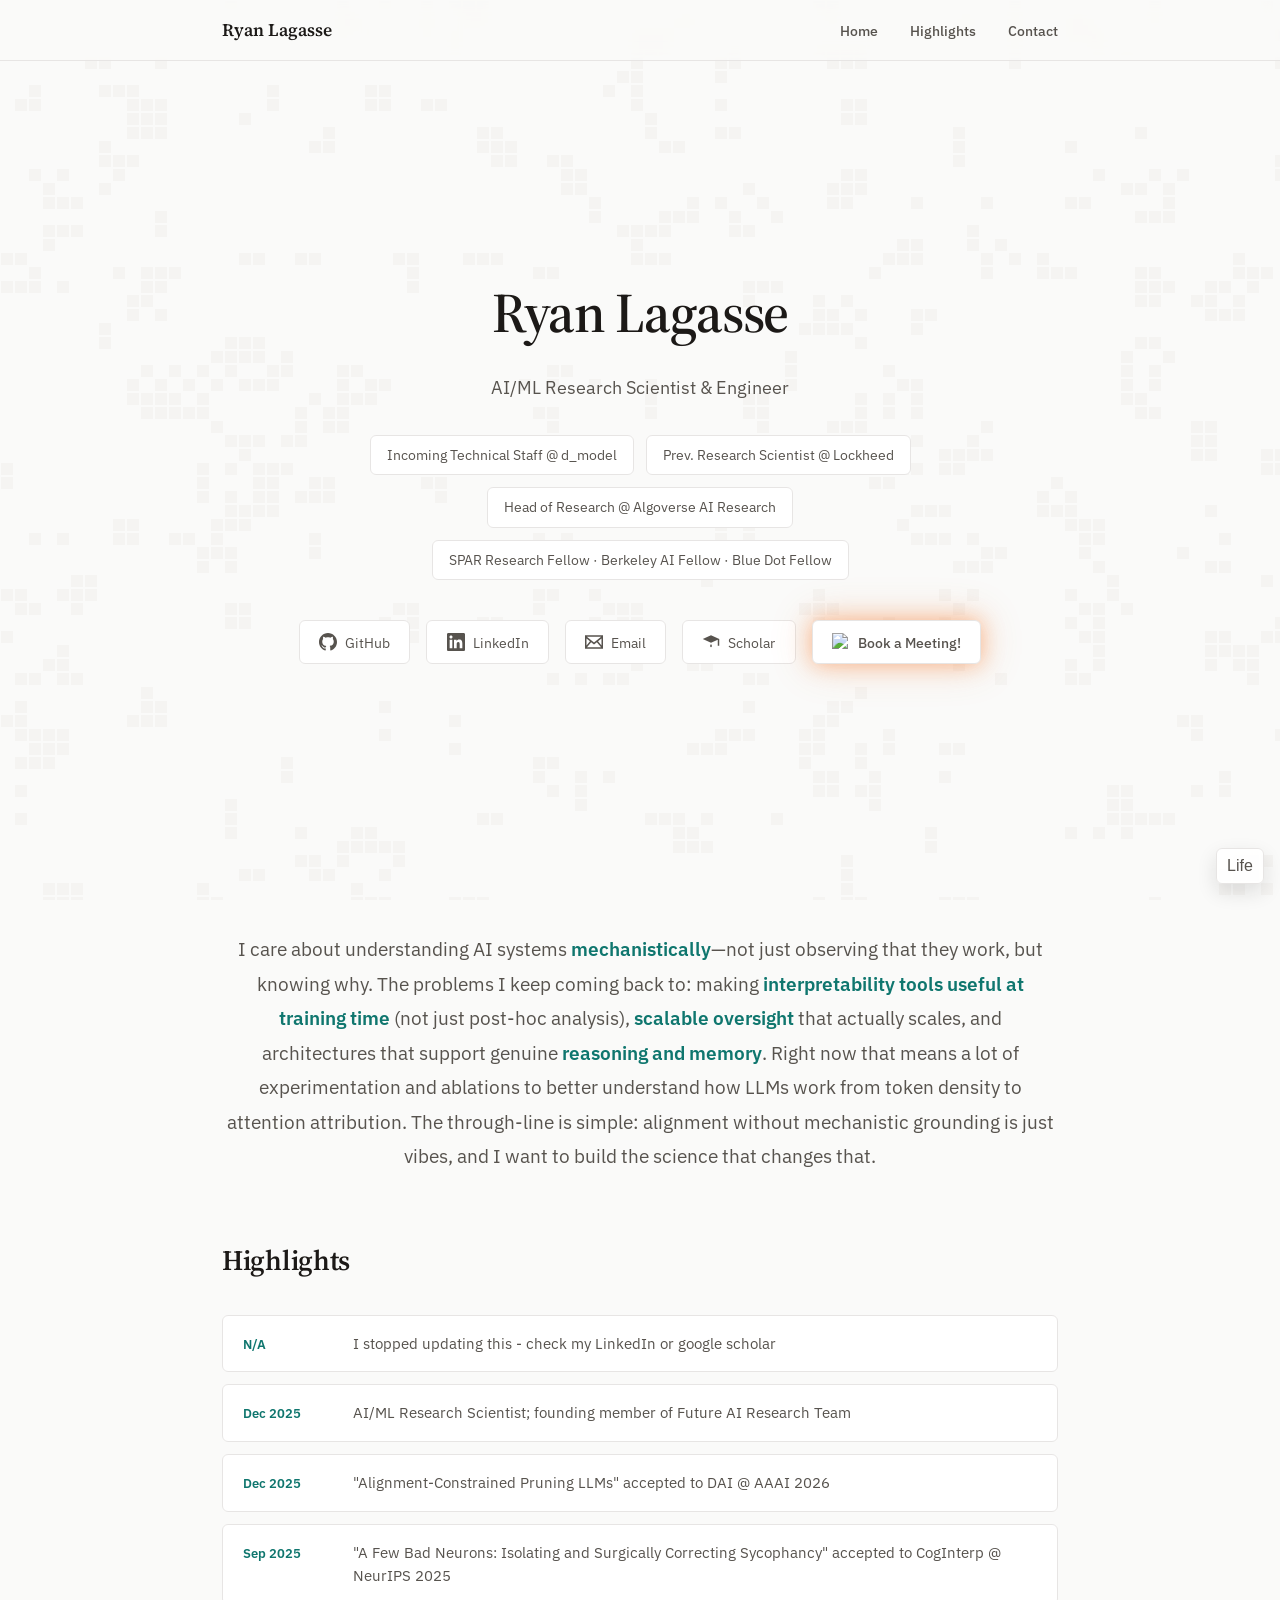
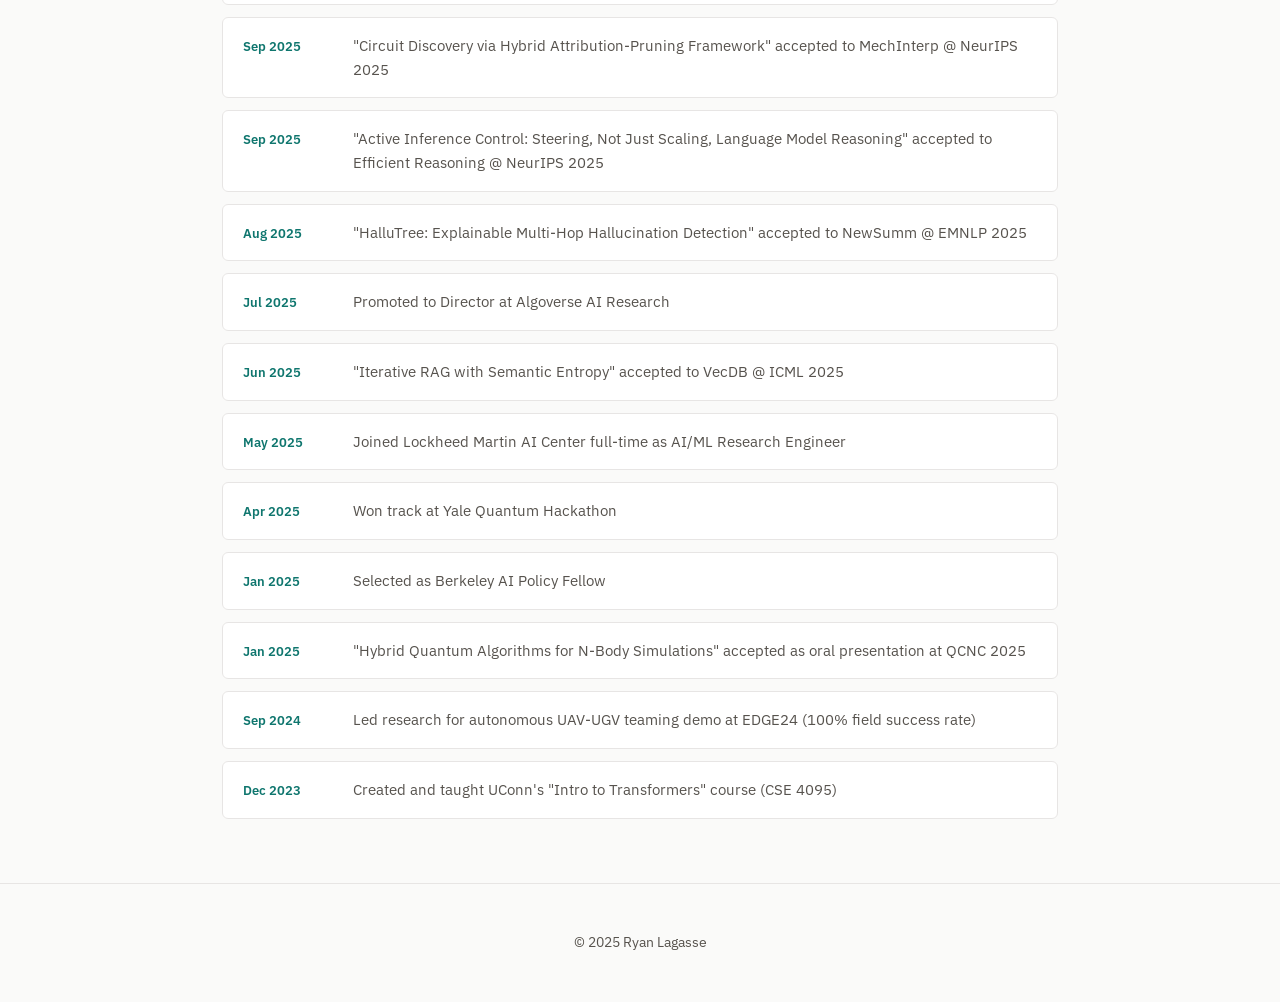
==== index.html @ 6b26ad7a "lower life background opacity to 3% Co-Authored-By: Claude Opus 5 <noreply@anthropic.com>" ====
<!DOCTYPE html>
<html lang="en">
<head>
    <meta charset="UTF-8">
    <meta name="viewport" content="width=device-width, initial-scale=1.0">
    <title>Ryan Lagasse</title>
    <link rel="preconnect" href="https://fonts.googleapis.com">
    <link rel="preconnect" href="https://fonts.gstatic.com" crossorigin>
    <link href="https://fonts.googleapis.com/css2?family=Source+Serif+4:opsz,wght@8..60,400;8..60,600&family=IBM+Plex+Sans:wght@400;500;600&display=swap" rel="stylesheet">
    <style>
        * {
            margin: 0;
            padding: 0;
            box-sizing: border-box;
        }

        :root {
            --bg: #fafaf9;
            --bg-alt: #ffffff;
            --text: #1c1917;
            --text-secondary: #57534e;
            --accent: #0f766e;
            --accent-light: #f0fdfa;
            --border: #e7e5e4;
            --border-hover: #a8a29e;
        }

        body {
            font-family: 'IBM Plex Sans', -apple-system, BlinkMacSystemFont, sans-serif;
            background: var(--bg);
            color: var(--text);
            line-height: 1.6;
            font-size: 16px;
            position: relative;
        }

        html {
            scroll-behavior: smooth;
        }

        #life-background {
            position: fixed;
            inset: 0;
            width: 100%;
            height: 100%;
            z-index: 0;
            pointer-events: none;
            opacity: 0.03;
        }

        .life-controls {
            position: fixed;
            right: 1rem;
            bottom: 3.75rem;
            width: min(280px, calc(100vw - 2rem));
            padding: 1rem;
            border: 1px solid var(--border);
            border-radius: 8px;
            background: rgba(255, 255, 255, 0.88);
            backdrop-filter: blur(10px);
            box-shadow: 0 12px 30px rgba(28, 25, 23, 0.12);
            z-index: 1001;
            color: var(--text);
            font-size: 0.85rem;
        }

        .life-controls h2 {
            font-family: 'Source Serif 4', Georgia, serif;
            font-size: 1rem;
            margin-bottom: 0.75rem;
            font-weight: 600;
        }

        .life-control {
            display: grid;
            gap: 0.35rem;
            margin-bottom: 0.75rem;
        }

        .life-control label {
            display: flex;
            justify-content: space-between;
            gap: 1rem;
            color: var(--text-secondary);
        }

        .life-control input {
            width: 100%;
            accent-color: var(--accent);
        }

        .life-control input[type="color"] {
            height: 2rem;
            padding: 0;
            border: 1px solid var(--border);
            border-radius: 6px;
            background: transparent;
        }

        .life-control-actions {
            display: flex;
            gap: 0.5rem;
        }

        .life-control-actions button {
            flex: 1;
            border: 1px solid var(--border);
            border-radius: 6px;
            padding: 0.45rem 0.7rem;
            background: var(--bg-alt);
            color: var(--text-secondary);
            font: inherit;
            cursor: pointer;
            transition: border-color 0.2s ease, color 0.2s ease;
        }

        .life-control-actions button:hover {
            border-color: var(--accent);
            color: var(--accent);
        }

        .life-toggle {
            position: fixed;
            right: 1rem;
            bottom: 1rem;
            width: 3rem;
            height: 2.25rem;
            border: 1px solid var(--border);
            border-radius: 6px;
            background: rgba(255, 255, 255, 0.88);
            backdrop-filter: blur(10px);
            box-shadow: 0 8px 20px rgba(28, 25, 23, 0.12);
            color: var(--text-secondary);
            cursor: pointer;
            font-size: 1rem;
            line-height: 1;
            z-index: 1001;
            transition: border-color 0.2s ease, color 0.2s ease;
        }

        .life-toggle:hover {
            border-color: var(--accent);
            color: var(--accent);
        }

        section,
        footer {
            position: relative;
            z-index: 1;
        }

        /* Navigation */
        nav {
            position: fixed;
            top: 0;
            width: 100%;
            background: rgba(250, 250, 249, 0.9);
            backdrop-filter: blur(8px);
            border-bottom: 1px solid var(--border);
            z-index: 1000;
        }

        .nav-container {
            max-width: 900px;
            margin: 0 auto;
            padding: 1rem 2rem;
            display: flex;
            justify-content: space-between;
            align-items: center;
        }

        .nav-brand {
            font-family: 'Source Serif 4', Georgia, serif;
            font-weight: 600;
            font-size: 1.1rem;
            color: var(--text);
        }

        .nav-links {
            display: flex;
            gap: 2rem;
        }

        .nav-links a {
            color: var(--text-secondary);
            text-decoration: none;
            font-size: 0.9rem;
            font-weight: 500;
            transition: color 0.2s ease;
        }

        .nav-links a:hover {
            color: var(--accent);
        }

        /* Hero Section */
        .hero {
            min-height: 100vh;
            display: flex;
            align-items: center;
            justify-content: center;
            padding: 6rem 2rem 4rem;
        }

        .hero-content {
            max-width: 700px;
            text-align: center;
        }

        .hero h1 {
            font-family: 'Source Serif 4', Georgia, serif;
            font-size: clamp(2.5rem, 6vw, 3.5rem);
            font-weight: 600;
            margin-bottom: 1rem;
            color: var(--text);
            letter-spacing: -0.02em;
        }

        .hero .tagline {
            font-size: 1.15rem;
            color: var(--text-secondary);
            margin-bottom: 2rem;
        }

        .positions {
            display: flex;
            flex-wrap: wrap;
            gap: 0.75rem;
            justify-content: center;
            margin-bottom: 2.5rem;
        }

        .position-badge {
            background: var(--bg-alt);
            border: 1px solid var(--border);
            padding: 0.5rem 1rem;
            border-radius: 6px;
            font-size: 0.875rem;
            color: var(--text-secondary);
        }

        /* Social Links */
        .social-links {
            display: flex;
            gap: 1rem;
            justify-content: center;
            flex-wrap: wrap;
        }

        .social-links a {
            display: flex;
            align-items: center;
            gap: 0.5rem;
            color: var(--text-secondary);
            text-decoration: none;
            padding: 0.6rem 1.2rem;
            border: 1px solid var(--border);
            border-radius: 6px;
            transition: all 0.2s ease;
            background: var(--bg-alt);
            font-size: 0.9rem;
        }

        .social-links a:hover {
            color: var(--accent);
            border-color: var(--accent);
        }

        /* Calendly Callout */
        .calendly-wrapper {
            position: relative;
            display: flex;
            flex-direction: column;
            align-items: center;
            margin-top: 1.5rem;
        }

        .calendly-callout {
            position: absolute;
            top: -85px;
            left: 50%;
            transform: translateX(-50%);
            display: flex;
            flex-direction: column;
            align-items: center;
            white-space: nowrap;
        }

        .callout-text {
            font-family: 'IBM Plex Sans', sans-serif;
            font-size: 1.1rem;
            color: #E07A3C;
            font-weight: 600;
            letter-spacing: 0.01em;
        }

        .squiggle-arrow {
            width: 120px;
            height: 45px;
            margin-top: 2px;
        }

        .calendly-btn {
            display: flex;
            align-items: center;
            gap: 0.5rem;
            color: white;
            text-decoration: none;
            padding: 0.6rem 1.2rem;
            border: 2px solid #E07A3C;
            border-radius: 6px;
            transition: all 0.3s ease;
            background: linear-gradient(135deg, #FF8C42 0%, #E07A3C 100%);
            font-size: 0.9rem;
            font-weight: 500;
            box-shadow: 0 0 20px rgba(255, 140, 66, 0.5), 0 0 40px rgba(224, 122, 60, 0.3);
        }

        .calendly-btn:hover {
            background: linear-gradient(135deg, #FF9D56 0%, #F08A4C 100%);
            box-shadow: 0 0 30px rgba(255, 140, 66, 0.8), 0 0 60px rgba(224, 122, 60, 0.5);
        }

        /* Sections */
        section {
            padding: 4rem 2rem;
            max-width: 900px;
            margin: 0 auto;
        }

        .section-title {
            font-family: 'Source Serif 4', Georgia, serif;
            font-size: 1.75rem;
            font-weight: 600;
            margin-bottom: 2rem;
            color: var(--text);
            letter-spacing: -0.01em;
        }

        /* Research Focus */
        .focus-section {
            padding: 2rem 2rem 0;
            max-width: 900px;
            margin: 0 auto;
        }

        .focus-text {
            font-size: 1.2rem;
            line-height: 1.8;
            color: var(--text-secondary);
            text-align: center;
        }

        .focus-text strong {
            color: var(--accent);
            font-weight: 600;
        }

        /* Highlights */
        .highlights-grid {
            display: grid;
            gap: 0.75rem;
        }

        .highlight-item {
            background: var(--bg-alt);
            border: 1px solid var(--border);
            border-radius: 6px;
            padding: 1rem 1.25rem;
            display: flex;
            align-items: baseline;
            gap: 1.25rem;
            transition: border-color 0.2s ease;
        }

        .highlight-item:hover {
            border-color: var(--border-hover);
        }

        .highlight-date {
            color: var(--accent);
            font-weight: 600;
            font-size: 0.8rem;
            min-width: 90px;
            flex-shrink: 0;
        }

        .highlight-content {
            color: var(--text-secondary);
            font-size: 0.925rem;
        }

        /* Footer */
        footer {
            text-align: center;
            padding: 3rem 2rem;
            border-top: 1px solid var(--border);
            color: var(--text-secondary);
            font-size: 0.85rem;
            background: rgba(250, 250, 249, 0.72);
            backdrop-filter: blur(2px);
        }

        /* Responsive */
        @media (max-width: 640px) {
            .nav-links {
                display: none;
            }
            
            .positions {
                flex-direction: column;
                align-items: center;
            }
            
            .social-links {
                flex-direction: column;
                width: 100%;
                max-width: 280px;
                margin: 0 auto;
            }

            .highlight-item {
                flex-direction: column;
                gap: 0.25rem;
            }

            .highlight-date {
                min-width: auto;
            }

            .calendly-callout {
                display: none;
            }

            .life-controls {
                right: 0.75rem;
                bottom: 3.5rem;
            }

            .life-toggle {
                right: 0.75rem;
                bottom: 0.75rem;
            }
        }
    </style>
</head>
<body>
    <canvas id="life-background" aria-hidden="true"></canvas>
    <button class="life-toggle" id="life-toggle" type="button" aria-controls="life-controls" aria-expanded="false" title="Toggle Life controls">Life</button>
    <!-- Remove hidden to bring the tuning panel back. -->
    <aside class="life-controls" id="life-controls" aria-label="Game of Life background controls" hidden>
        <h2>Life Background</h2>
        <div class="life-control">
            <label for="life-color">Color <span id="life-color-value">#564130</span></label>
            <input id="life-color" type="color" value="#564130">
        </div>
        <div class="life-control">
            <label for="life-opacity">Transparency <span id="life-opacity-value">3%</span></label>
            <input id="life-opacity" type="range" min="0" max="100" value="3">
        </div>
        <div class="life-control">
            <label for="life-cell-size">Cell Size <span id="life-cell-size-value">14px</span></label>
            <input id="life-cell-size" type="range" min="6" max="32" value="14">
        </div>
        <div class="life-control">
            <label for="life-speed">Speed <span id="life-speed-value">110ms</span></label>
            <input id="life-speed" type="range" min="40" max="1000" step="10" value="110">
        </div>
        <div class="life-control">
            <label for="life-density">Density <span id="life-density-value">15%</span></label>
            <input id="life-density" type="range" min="5" max="45" value="15">
        </div>
        <div class="life-control-actions">
            <button id="life-reset" type="button">Reset</button>
            <button id="life-hide-controls" type="button">Hide</button>
        </div>
    </aside>

    <!-- Navigation -->
    <nav>
        <div class="nav-container">
            <div class="nav-brand">Ryan Lagasse</div>
            <div class="nav-links">
                <a href="#home">Home</a>
                <a href="#highlights">Highlights</a>
                <a href="#contact">Contact</a>
            </div>
        </div>
    </nav>

    <!-- Hero Section -->
    <section id="home" class="hero">
        <div class="hero-content">
            <h1>Ryan Lagasse</h1>
            <p class="tagline">AI/ML Research Scientist & Engineer</p>
            <div class="positions">
                <div class="position-badge">Incoming Technical Staff @ d_model</div>
                <div class="position-badge"> Prev. Research Scientist @ Lockheed</div>
                <div class="position-badge">Head of Research @ Algoverse AI Research</div>
                <div class="position-badge">SPAR Research Fellow · Berkeley AI Fellow · Blue Dot Fellow</div>
            </div>
            <div class="social-links">
                <a href="https://github.com/RyanLagasse" target="_blank">
                    <svg width="18" height="18" fill="currentColor" viewBox="0 0 24 24"><path d="M12 0c-6.626 0-12 5.373-12 12 0 5.302 3.438 9.8 8.207 11.387.599.111.793-.261.793-.577v-2.234c-3.338.726-4.033-1.416-4.033-1.416-.546-1.387-1.333-1.756-1.333-1.756-1.089-.745.083-.729.083-.729 1.205.084 1.839 1.237 1.839 1.237 1.07 1.834 2.807 1.304 3.492.997.107-.775.418-1.305.762-1.604-2.665-.305-5.467-1.334-5.467-5.931 0-1.311.469-2.381 1.236-3.221-.124-.303-.535-1.524.117-3.176 0 0 1.008-.322 3.301 1.23.957-.266 1.983-.399 3.003-.404 1.02.005 2.047.138 3.006.404 2.291-1.552 3.297-1.23 3.297-1.23.653 1.653.242 2.874.118 3.176.77.84 1.235 1.911 1.235 3.221 0 4.609-2.807 5.624-5.479 5.921.43.372.823 1.102.823 2.222v3.293c0 .319.192.694.801.576 4.765-1.589 8.199-6.086 8.199-11.386 0-6.627-5.373-12-12-12z"/></svg>
                    GitHub
                </a>
                <a href="https://www.linkedin.com/in/lagasse-ryan/" target="_blank">
                    <svg width="18" height="18" fill="currentColor" viewBox="0 0 24 24"><path d="M20.447 20.452h-3.554v-5.569c0-1.328-.027-3.037-1.852-3.037-1.853 0-2.136 1.445-2.136 2.939v5.667H9.351V9h3.414v1.561h.046c.477-.9 1.637-1.85 3.37-1.85 3.601 0 4.267 2.37 4.267 5.455v6.286zM5.337 7.433c-1.144 0-2.063-.926-2.063-2.065 0-1.138.92-2.063 2.063-2.063 1.14 0 2.064.925 2.064 2.063 0 1.139-.925 2.065-2.064 2.065zm1.782 13.019H3.555V9h3.564v11.452zM22.225 0H1.771C.792 0 0 .774 0 1.729v20.542C0 23.227.792 24 1.771 24h20.451C23.2 24 24 23.227 24 22.271V1.729C24 .774 23.2 0 22.222 0h.003z"/></svg>
                    LinkedIn
                </a>
                <a href="mailto:ryanplagasse@gmail.com">
                    <svg width="18" height="18" fill="currentColor" viewBox="0 0 24 24"><path d="M0 3v18h24v-18h-24zm6.623 7.929l-4.623 5.712v-9.458l4.623 3.746zm-4.141-5.929h19.035l-9.517 7.713-9.518-7.713zm5.694 7.188l3.824 3.099 3.83-3.104 5.612 6.817h-18.779l5.513-6.812zm9.208-1.264l4.616-3.741v9.348l-4.616-5.607z"/></svg>
                    Email
                </a>
                <a href="https://scholar.google.com/citations?user=QK2Md6wAAAAJ&hl=en" target="_blank">
                    <svg width="18" height="18" viewBox="0 0 24 24" fill="currentColor"><path d="M12 3 1 8l11 5 9-4.09V17h2V8L12 3zM3.27 8.94 12 13l8.73-4.06L12 4.94 3.27 8.94zM11 14.97v3.51l1 .5 1-.5v-3.51L12 16l-1-1.03z"/></svg>
                    Scholar
                </a>
                <a href="https://cal.com/ryan-lagasse" target="_blank" class="calendly-btn">
                    <img src="https://assets.streamlinehq.com/image/private/w_300,h_300,ar_1/f_auto/v1/icons/logos/calendly-jbjluknocqbqwyil7anw9.png/calendly-093vyga7bn0gcn3gt31dbhp.png?_a=DATAg1AAZAA0" alt="Calendly" width="18" height="18" style="display: inline;">
                    Book a Meeting!
                </a>
                </div>
            </div>
        </div>
    </section>

    <!-- Research Focus -->
    <section class="focus-section">
        <p class="focus-text">
            I care about understanding AI systems <strong>mechanistically</strong>—not just observing that they work, but knowing why. 
            The problems I keep coming back to: making <strong>interpretability tools useful at training time</strong> (not just post-hoc analysis), 
            <strong>scalable oversight</strong> that actually scales, and architectures that support genuine <strong>reasoning and memory</strong>. 
            Right now that means a lot of experimentation and ablations to better understand how LLMs work from token density to attention attribution. 
            The through-line is simple: alignment without mechanistic grounding is just vibes, and I want to build the science that changes that.
        </p>
    </section>

    <!-- Highlights -->
    <section id="highlights">
        <h2 class="section-title">Highlights</h2>
        <div class="highlights-grid">
            <div class="highlight-item">
                <span class="highlight-date">N/A</span>
                <span class="highlight-content">I stopped updating this - check my LinkedIn or google scholar</span>
            </div>
            <div class="highlight-item">
                <span class="highlight-date">Dec 2025</span>
                <span class="highlight-content">AI/ML Research Scientist; founding member of Future AI Research Team</span>
            </div>
            <div class="highlight-item">
                <span class="highlight-date">Dec 2025</span>
                <span class="highlight-content">"Alignment-Constrained Pruning LLMs" accepted to DAI @ AAAI 2026</span>
            </div>
            <div class="highlight-item">
                <span class="highlight-date">Sep 2025</span>
                <span class="highlight-content">"A Few Bad Neurons: Isolating and Surgically Correcting Sycophancy" accepted to CogInterp @ NeurIPS 2025</span>
            </div>
            <div class="highlight-item">
                <span class="highlight-date">Sep 2025</span>
                <span class="highlight-content">"Circuit Discovery via Hybrid Attribution-Pruning Framework" accepted to MechInterp @ NeurIPS 2025</span>
            </div>
            <div class="highlight-item">
                <span class="highlight-date">Sep 2025</span>
                <span class="highlight-content">"Active Inference Control: Steering, Not Just Scaling, Language Model Reasoning" accepted to Efficient Reasoning @ NeurIPS 2025</span>
            </div>
            <div class="highlight-item">
                <span class="highlight-date">Aug 2025</span>
                <span class="highlight-content">"HalluTree: Explainable Multi-Hop Hallucination Detection" accepted to NewSumm @ EMNLP 2025</span>
            </div>
            <div class="highlight-item">
                <span class="highlight-date">Jul 2025</span>
                <span class="highlight-content">Promoted to Director at Algoverse AI Research</span>
            </div>
            <div class="highlight-item">
                <span class="highlight-date">Jun 2025</span>
                <span class="highlight-content">"Iterative RAG with Semantic Entropy" accepted to VecDB @ ICML 2025</span>
            </div>
            <div class="highlight-item">
                <span class="highlight-date">May 2025</span>
                <span class="highlight-content">Joined Lockheed Martin AI Center full-time as AI/ML Research Engineer</span>
            </div>
            <div class="highlight-item">
                <span class="highlight-date">Apr 2025</span>
                <span class="highlight-content">Won track at Yale Quantum Hackathon</span>
            </div>
            <div class="highlight-item">
                <span class="highlight-date">Jan 2025</span>
                <span class="highlight-content">Selected as Berkeley AI Policy Fellow</span>
            </div>
            <div class="highlight-item">
                <span class="highlight-date">Jan 2025</span>
                <span class="highlight-content">"Hybrid Quantum Algorithms for N-Body Simulations" accepted as oral presentation at QCNC 2025</span>
            </div>
            <div class="highlight-item">
                <span class="highlight-date">Sep 2024</span>
                <span class="highlight-content">Led research for autonomous UAV-UGV teaming demo at EDGE24 (100% field success rate)</span>
            </div>
            <div class="highlight-item">
                <span class="highlight-date">Dec 2023</span>
                <span class="highlight-content">Created and taught UConn's "Intro to Transformers" course (CSE 4095)</span>
            </div>
        </div>
    </section>

    <!-- Footer -->
    <footer id="contact">
        <p>© 2025 Ryan Lagasse</p>
    </footer>
    <script>
        (() => {
            const canvas = document.getElementById('life-background');
            const ctx = canvas.getContext('2d');
            const prefersReducedMotion = window.matchMedia('(prefers-reduced-motion: reduce)').matches;
            const controls = document.querySelector('.life-controls');
            const toggleButton = document.getElementById('life-toggle');
            const colorInput = document.getElementById('life-color');
            const opacityInput = document.getElementById('life-opacity');
            const cellSizeInput = document.getElementById('life-cell-size');
            const speedInput = document.getElementById('life-speed');
            const densityInput = document.getElementById('life-density');
            const resetButton = document.getElementById('life-reset');
            const hideButton = document.getElementById('life-hide-controls');
            const colorValue = document.getElementById('life-color-value');
            const opacityValue = document.getElementById('life-opacity-value');
            const cellSizeValue = document.getElementById('life-cell-size-value');
            const speedValue = document.getElementById('life-speed-value');
            const densityValue = document.getElementById('life-density-value');
            const settings = {
                color: colorInput.value,
                opacity: Number(opacityInput.value) / 100,
                cellSize: Number(cellSizeInput.value),
                stepMs: prefersReducedMotion ? 1200 : Number(speedInput.value),
                density: Number(densityInput.value) / 100
            };
            let columns = 0;
            let rows = 0;
            let grid = [];
            let nextGrid = [];
            let lastStep = 0;
            let animationFrame = 0;

            const syncLabels = () => {
                colorValue.textContent = settings.color;
                opacityValue.textContent = `${Math.round(settings.opacity * 100)}%`;
                cellSizeValue.textContent = `${settings.cellSize}px`;
                speedValue.textContent = `${settings.stepMs}ms`;
                densityValue.textContent = `${Math.round(settings.density * 100)}%`;
                canvas.style.opacity = settings.opacity;
            };

            const randomCell = () => Math.random() < settings.density ? 1 : 0;

            const createGrid = () => Array.from(
                { length: rows },
                () => Array.from({ length: columns }, randomCell)
            );

            const resize = () => {
                const pixelRatio = window.devicePixelRatio || 1;
                columns = Math.ceil(window.innerWidth / settings.cellSize);
                rows = Math.ceil(window.innerHeight / settings.cellSize);
                canvas.width = Math.ceil(window.innerWidth * pixelRatio);
                canvas.height = Math.ceil(window.innerHeight * pixelRatio);
                canvas.style.width = `${window.innerWidth}px`;
                canvas.style.height = `${window.innerHeight}px`;
                ctx.setTransform(pixelRatio, 0, 0, pixelRatio, 0, 0);
                grid = createGrid();
                nextGrid = createGrid();
                draw();
            };

            const neighborsFor = (x, y) => {
                let total = 0;
                for (let yOffset = -1; yOffset <= 1; yOffset += 1) {
                    for (let xOffset = -1; xOffset <= 1; xOffset += 1) {
                        if (xOffset === 0 && yOffset === 0) continue;
                        const neighborY = (y + yOffset + rows) % rows;
                        const neighborX = (x + xOffset + columns) % columns;
                        total += grid[neighborY][neighborX];
                    }
                }
                return total;
            };

            const evolve = () => {
                for (let y = 0; y < rows; y += 1) {
                    for (let x = 0; x < columns; x += 1) {
                        const alive = grid[y][x] === 1;
                        const neighbors = neighborsFor(x, y);
                        nextGrid[y][x] = alive
                            ? (neighbors === 2 || neighbors === 3 ? 1 : 0)
                            : (neighbors === 3 ? 1 : 0);
                    }
                }
                [grid, nextGrid] = [nextGrid, grid];
            };

            const draw = () => {
                ctx.clearRect(0, 0, window.innerWidth, window.innerHeight);
                ctx.fillStyle = settings.color;
                for (let y = 0; y < rows; y += 1) {
                    for (let x = 0; x < columns; x += 1) {
                        if (grid[y][x] === 1) {
                            ctx.fillRect(
                                x * settings.cellSize + 1,
                                y * settings.cellSize + 1,
                                settings.cellSize - 2,
                                settings.cellSize - 2
                            );
                        }
                    }
                }
            };

            const keepAlive = () => {
                let livingCells = 0;
                for (let y = 0; y < rows; y += 1) {
                    for (let x = 0; x < columns; x += 1) {
                        livingCells += grid[y][x];
                    }
                }

                if (livingCells < columns * rows * 0.04) {
                    grid = createGrid();
                }
            };

            const animate = (timestamp) => {
                if (timestamp - lastStep > settings.stepMs) {
                    evolve();
                    keepAlive();
                    draw();
                    lastStep = timestamp;
                }
                animationFrame = requestAnimationFrame(animate);
            };

            const setControlsVisible = (visible) => {
                controls.hidden = !visible;
                toggleButton.setAttribute('aria-expanded', String(visible));
            };

            colorInput.addEventListener('input', () => {
                settings.color = colorInput.value;
                syncLabels();
                draw();
            });

            opacityInput.addEventListener('input', () => {
                settings.opacity = Number(opacityInput.value) / 100;
                syncLabels();
            });

            cellSizeInput.addEventListener('input', () => {
                settings.cellSize = Number(cellSizeInput.value);
                syncLabels();
                resize();
            });

            speedInput.addEventListener('input', () => {
                settings.stepMs = prefersReducedMotion ? 1200 : Number(speedInput.value);
                syncLabels();
            });

            densityInput.addEventListener('input', () => {
                settings.density = Number(densityInput.value) / 100;
                syncLabels();
            });

            resetButton.addEventListener('click', () => {
                grid = createGrid();
                draw();
            });

            hideButton.addEventListener('click', () => {
                setControlsVisible(false);
            });

            toggleButton.addEventListener('click', () => {
                setControlsVisible(controls.hidden);
            });

            window.addEventListener('resize', resize);
            syncLabels();
            resize();
            animationFrame = requestAnimationFrame(animate);

            window.addEventListener('beforeunload', () => {
                cancelAnimationFrame(animationFrame);
            });
        })();
    </script>
</body>
</html>
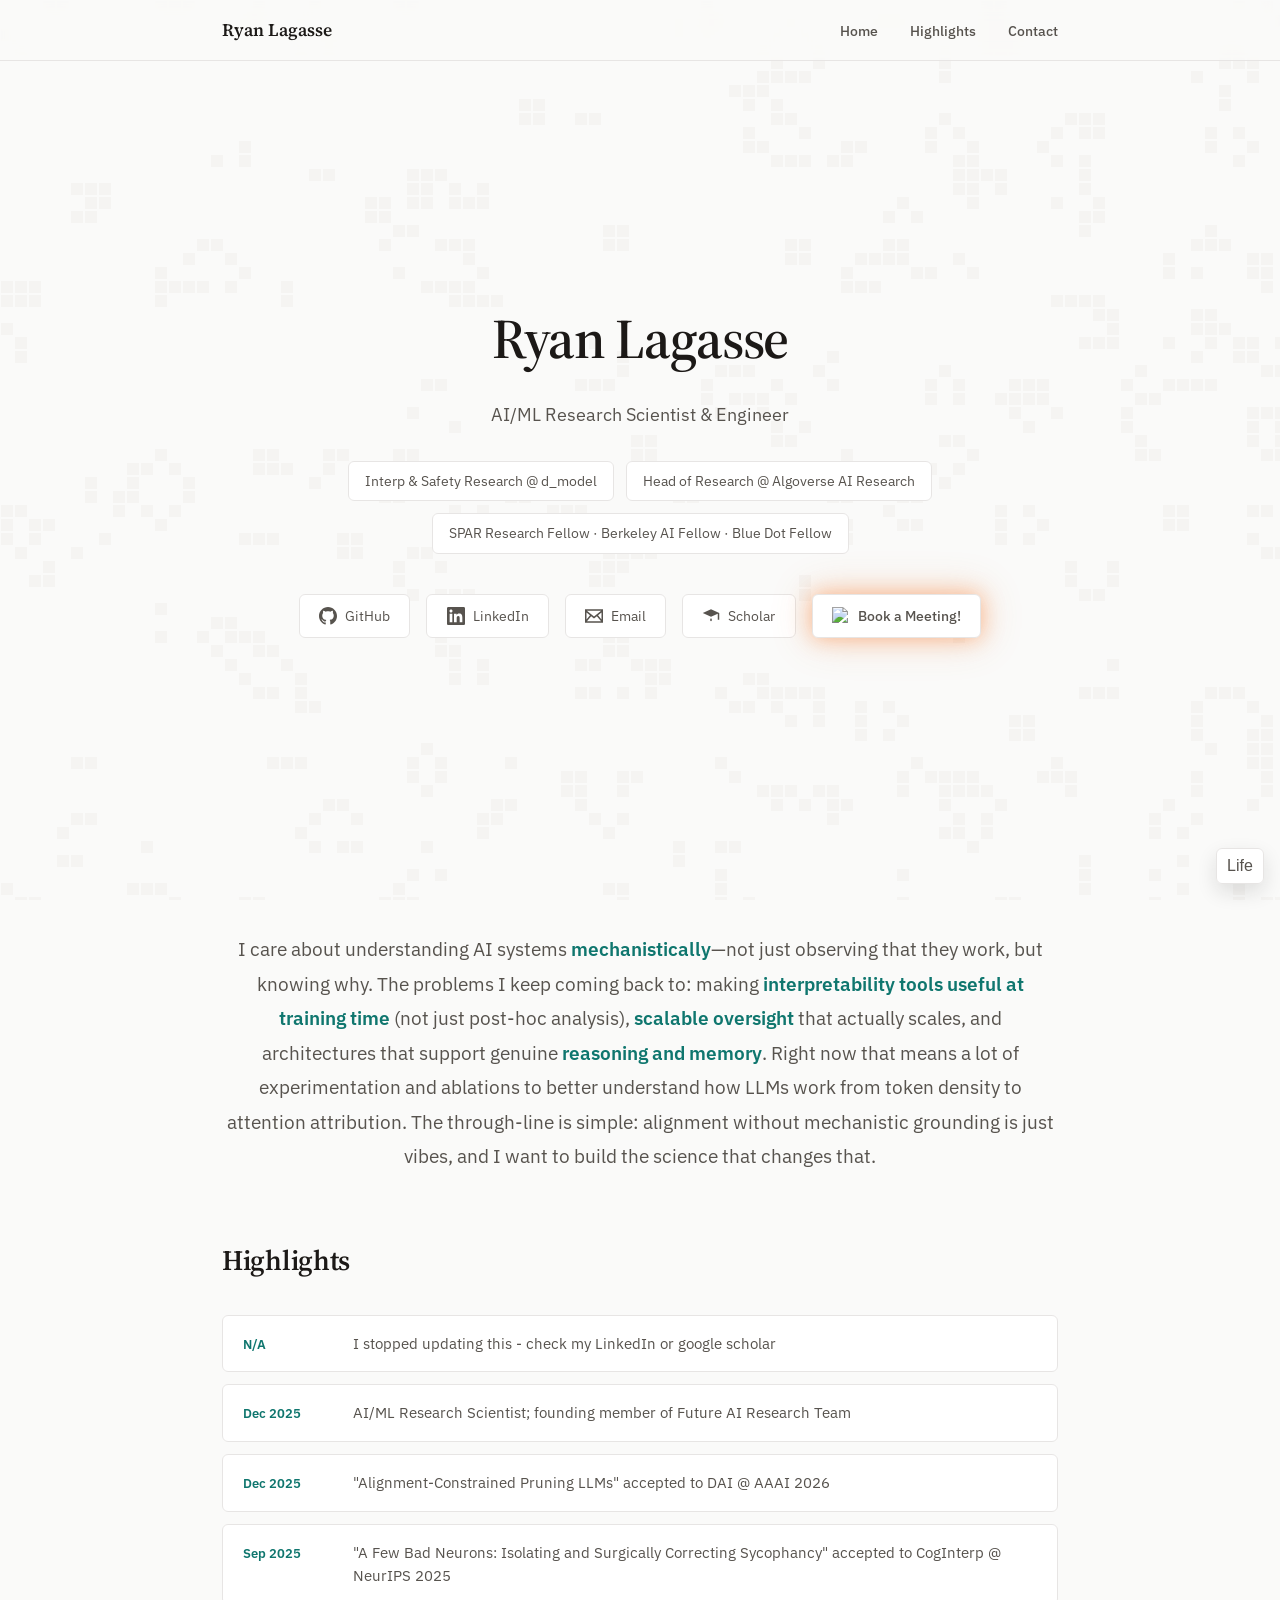
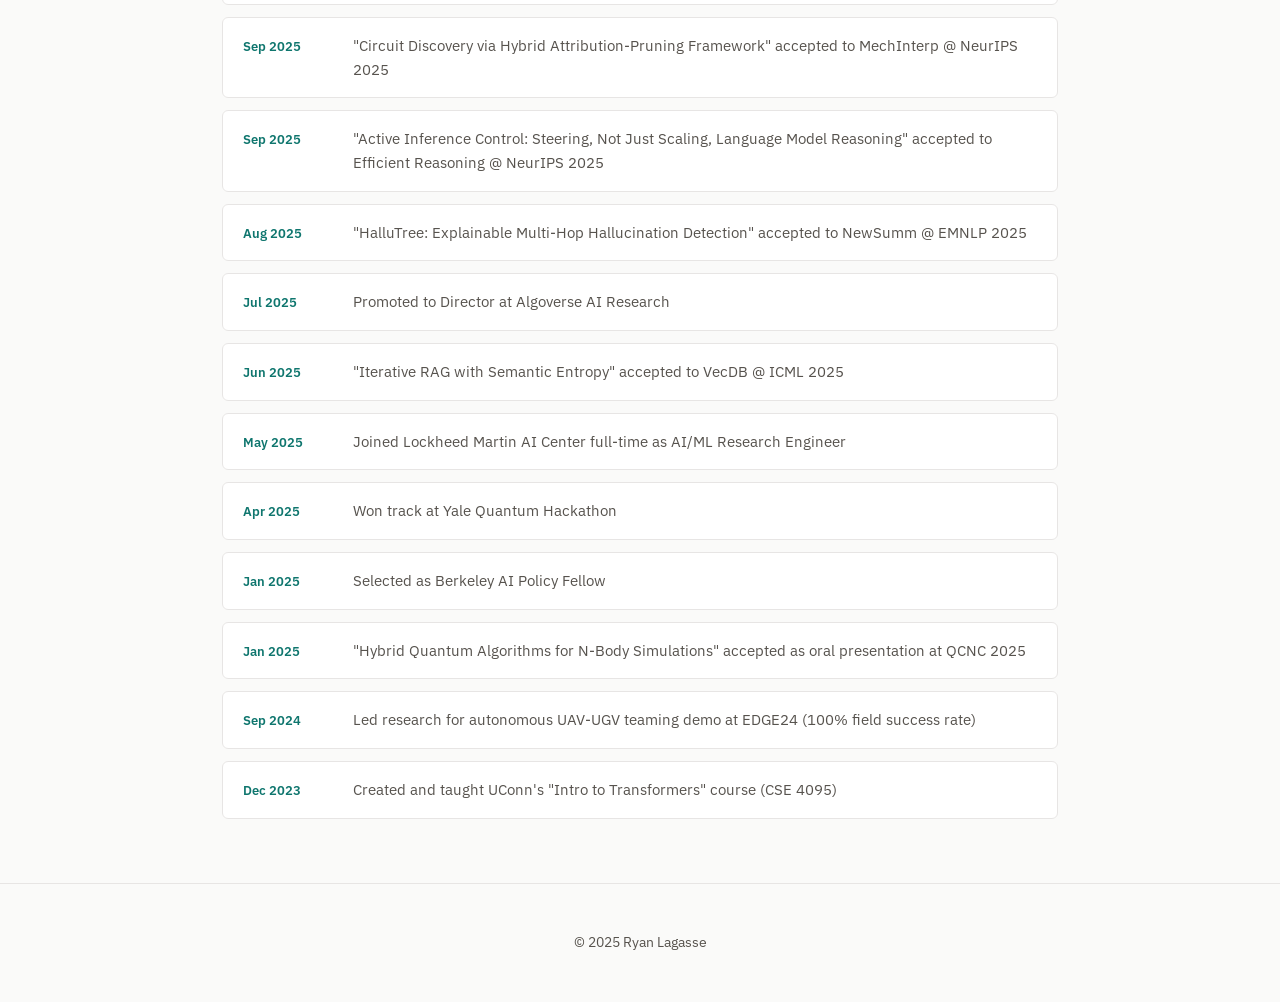
==== commit 0b8cd19e: "update d_model role badge, drop Lockheed badge Co-Authored-By: Claude Opus 5 <noreply@anthropic.com>" ====
--- a/index.html
+++ b/index.html
@@ -494,8 +494,7 @@
             <h1>Ryan Lagasse</h1>
             <p class="tagline">AI/ML Research Scientist & Engineer</p>
             <div class="positions">
-                <div class="position-badge">Incoming Technical Staff @ d_model</div>
-                <div class="position-badge"> Prev. Research Scientist @ Lockheed</div>
+                <div class="position-badge">Interp & Safety Research @ d_model</div>
                 <div class="position-badge">Head of Research @ Algoverse AI Research</div>
                 <div class="position-badge">SPAR Research Fellow · Berkeley AI Fellow · Blue Dot Fellow</div>
             </div>
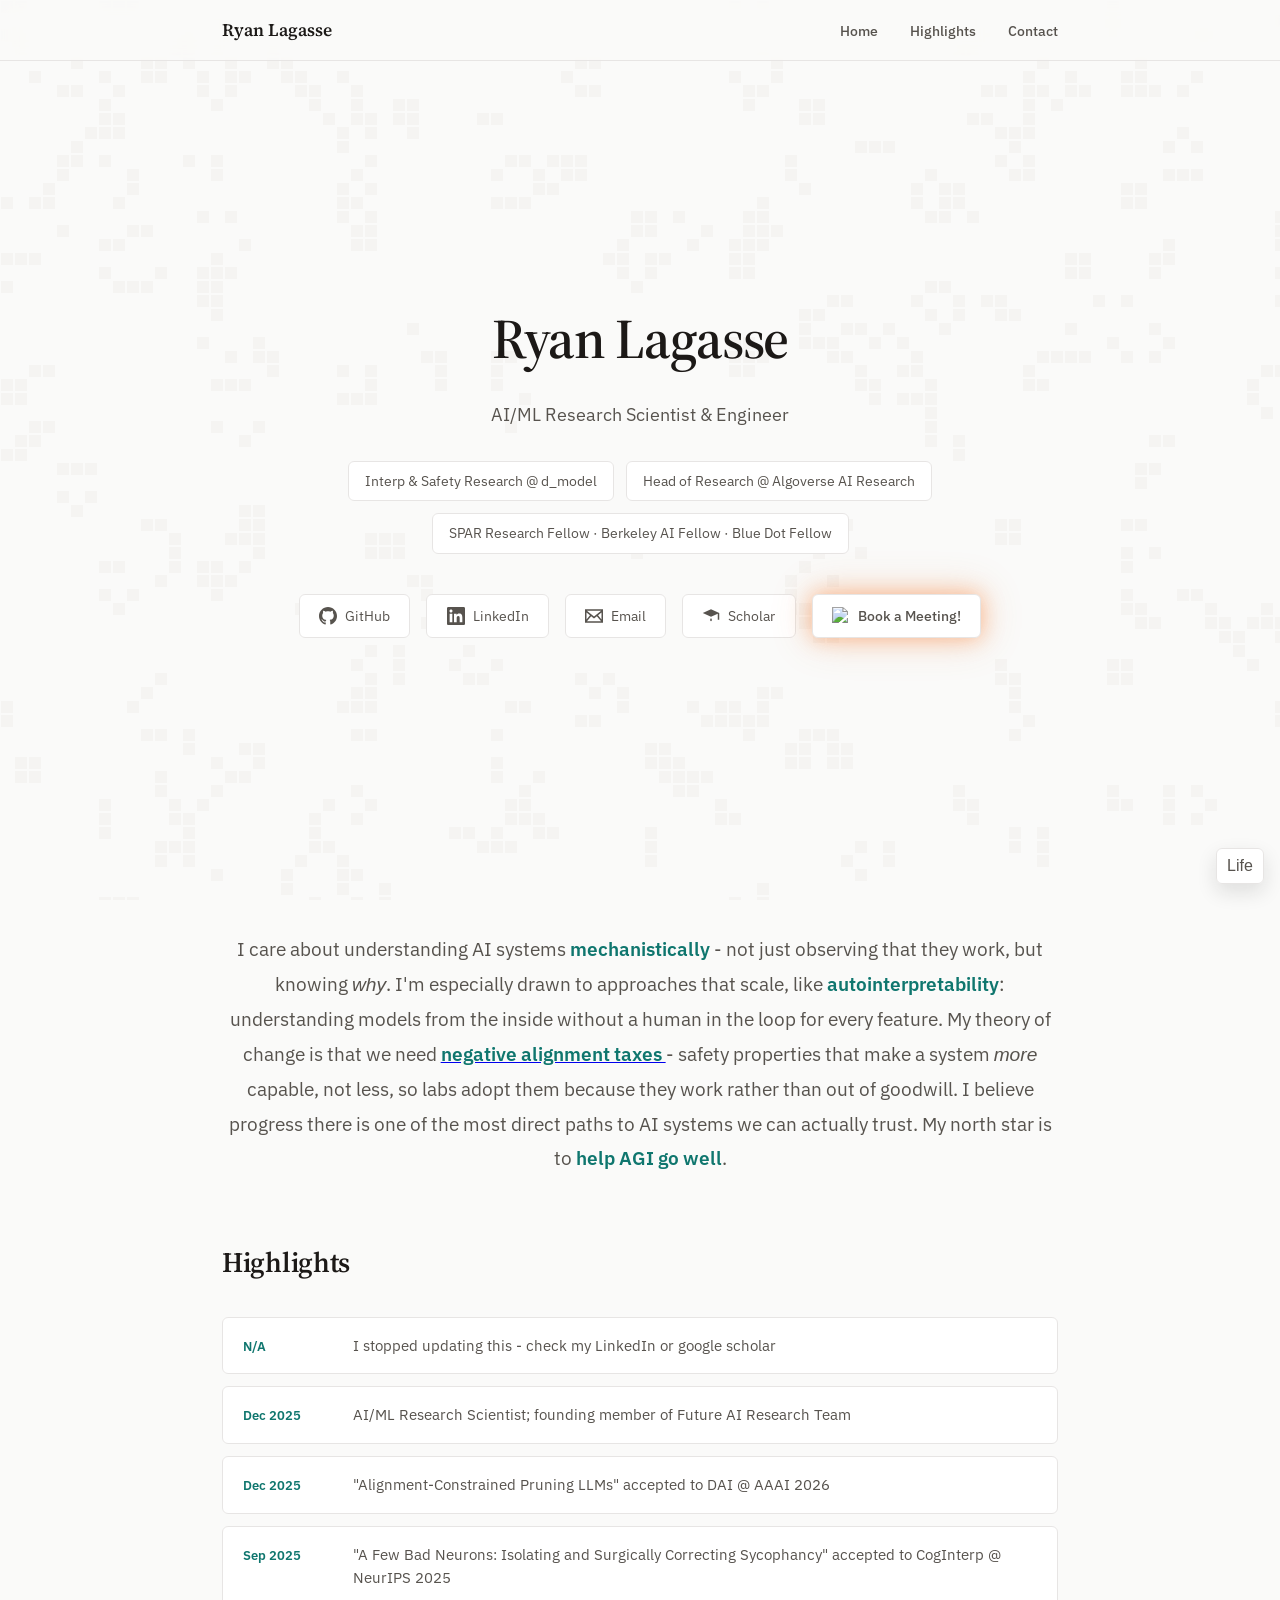
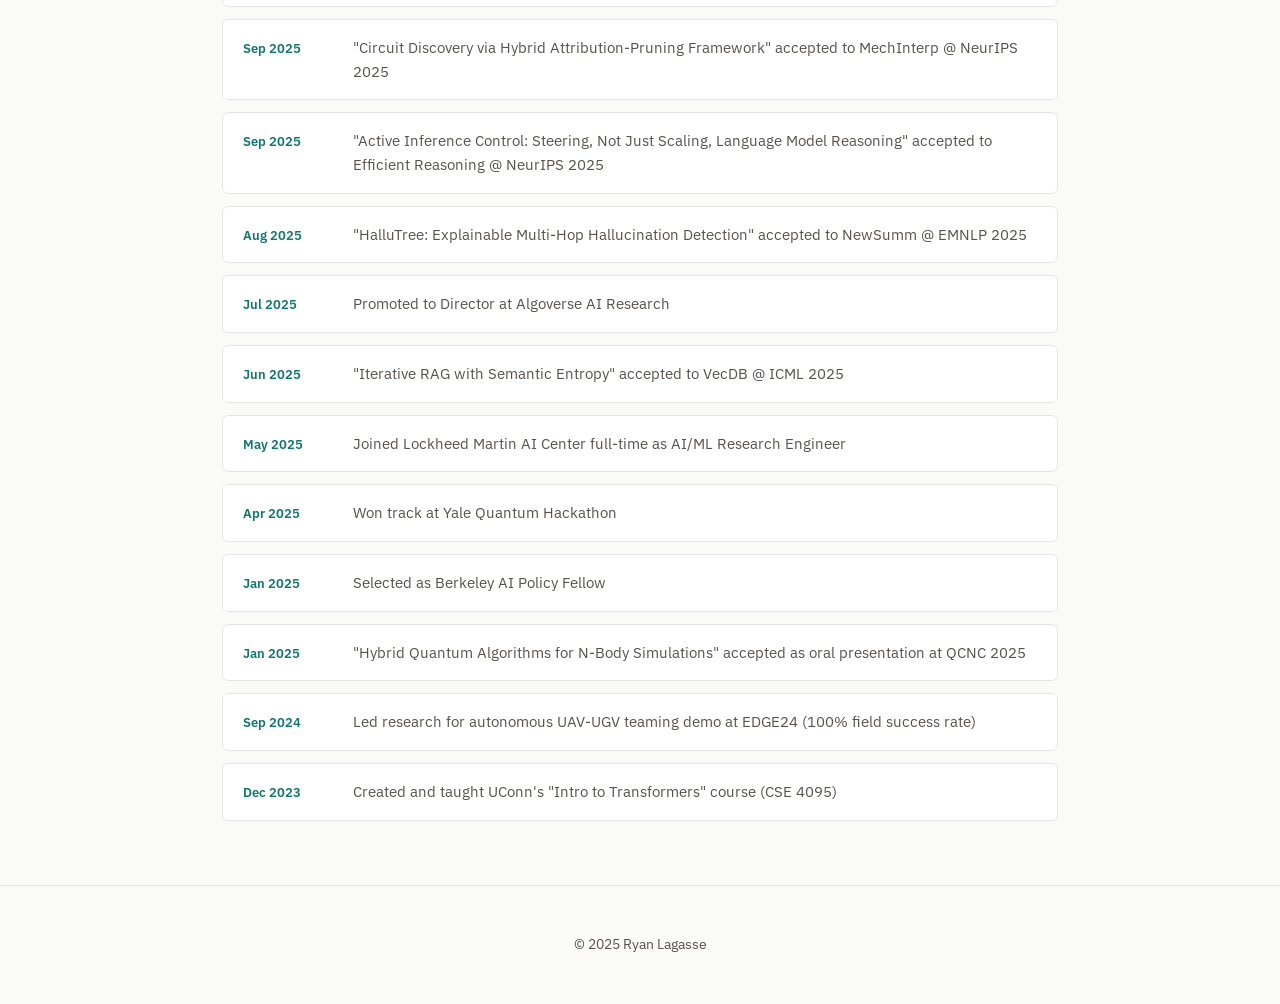
==== commit 870374b5: "rewrite research focus around autointerp and negative alignment taxes Co-Authored-By: Claude Opus 5 " ====
--- a/index.html
+++ b/index.html
@@ -527,11 +527,15 @@
     <!-- Research Focus -->
     <section class="focus-section">
         <p class="focus-text">
-            I care about understanding AI systems <strong>mechanistically</strong>—not just observing that they work, but knowing why. 
-            The problems I keep coming back to: making <strong>interpretability tools useful at training time</strong> (not just post-hoc analysis), 
-            <strong>scalable oversight</strong> that actually scales, and architectures that support genuine <strong>reasoning and memory</strong>. 
-            Right now that means a lot of experimentation and ablations to better understand how LLMs work from token density to attention attribution. 
-            The through-line is simple: alignment without mechanistic grounding is just vibes, and I want to build the science that changes that.
+            I care about understanding AI systems <strong>mechanistically</strong> - not just
+            observing that they work, but knowing <em>why</em>. I'm especially drawn to
+            approaches that scale, like <strong>autointerpretability</strong>: understanding
+            models from the inside without a human in the loop for every feature. My theory of change is that we need
+            <a href="https://www.lesswrong.com/posts/xhLopzaJHtdkz9siQ/the-case-for-a-negative-alignment-tax"><strong>negative
+            alignment taxes </strong></a> - safety properties that make a system <em>more</em>
+            capable, not less, so labs adopt them because they work rather than out of
+            goodwill. I believe progress there is one of the most direct paths to AI systems
+            we can actually trust. My north star is to <strong>help AGI go well</strong>.
         </p>
     </section>
 
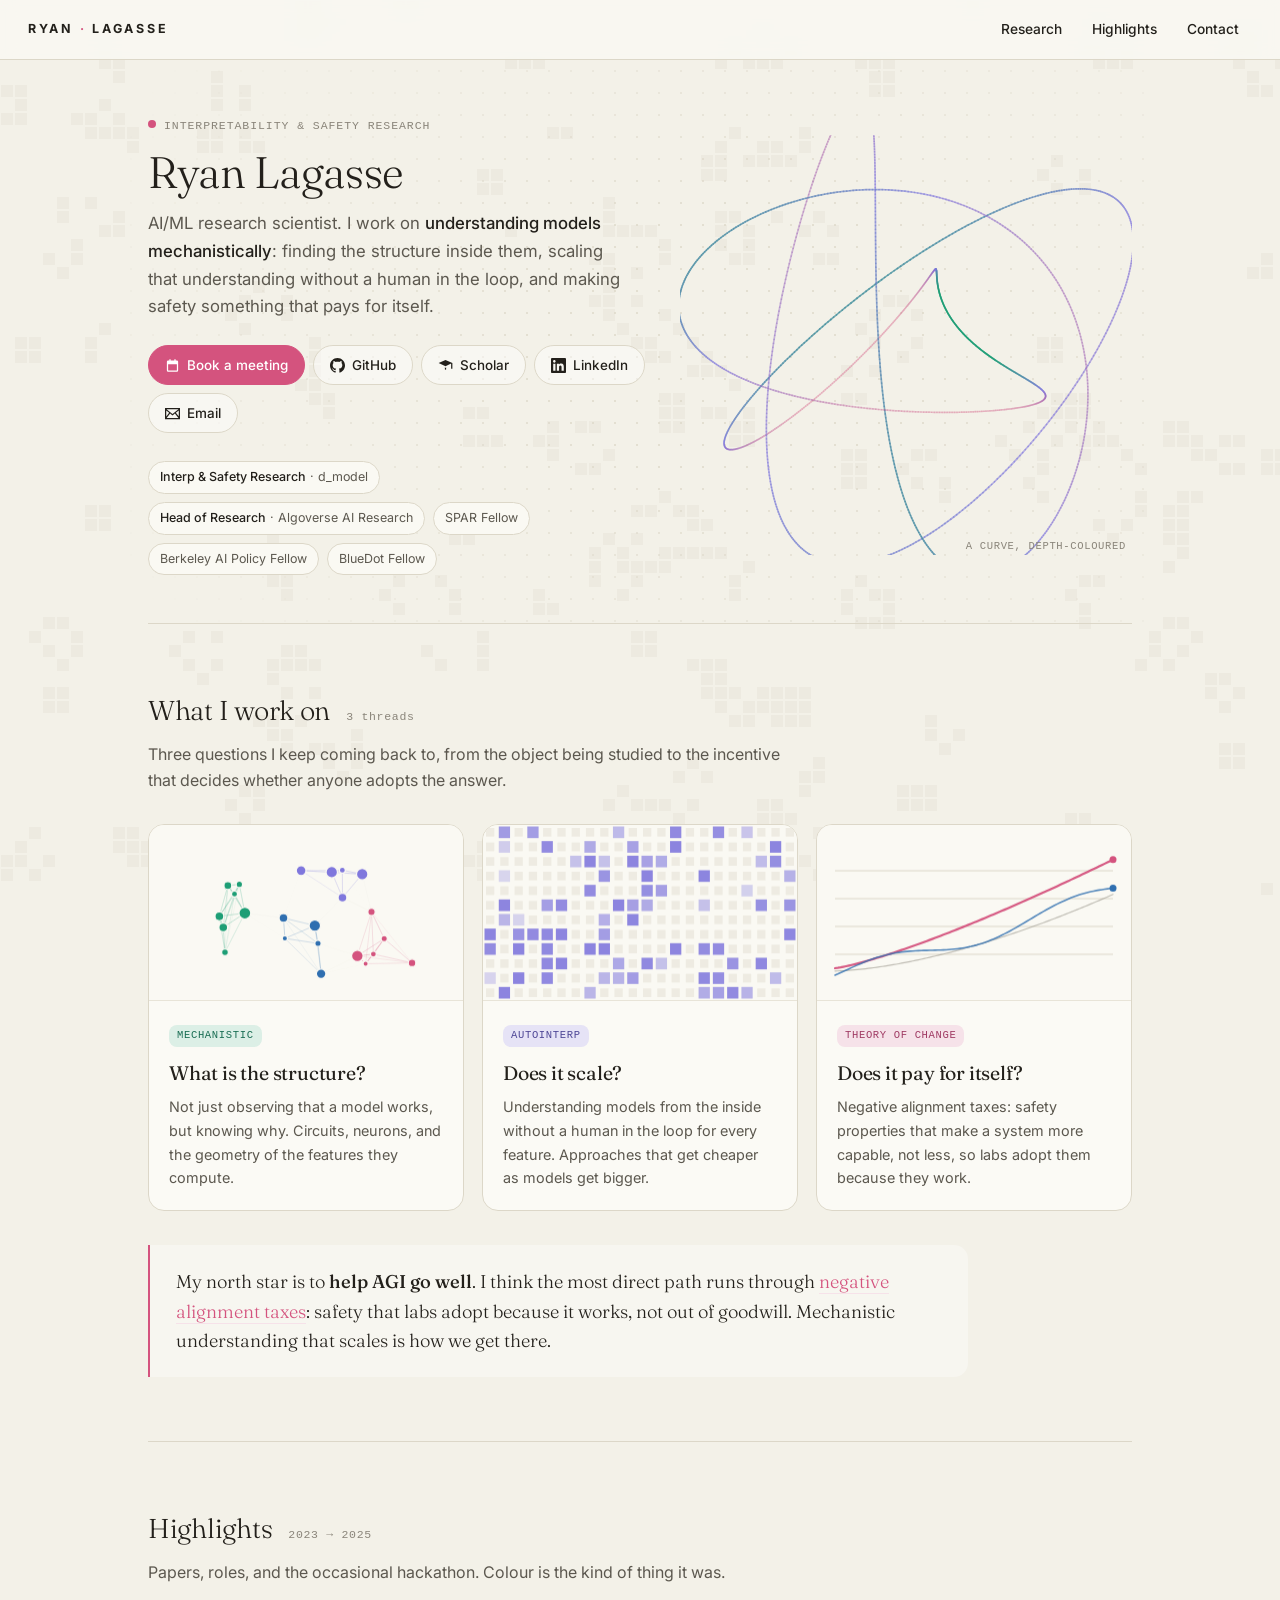
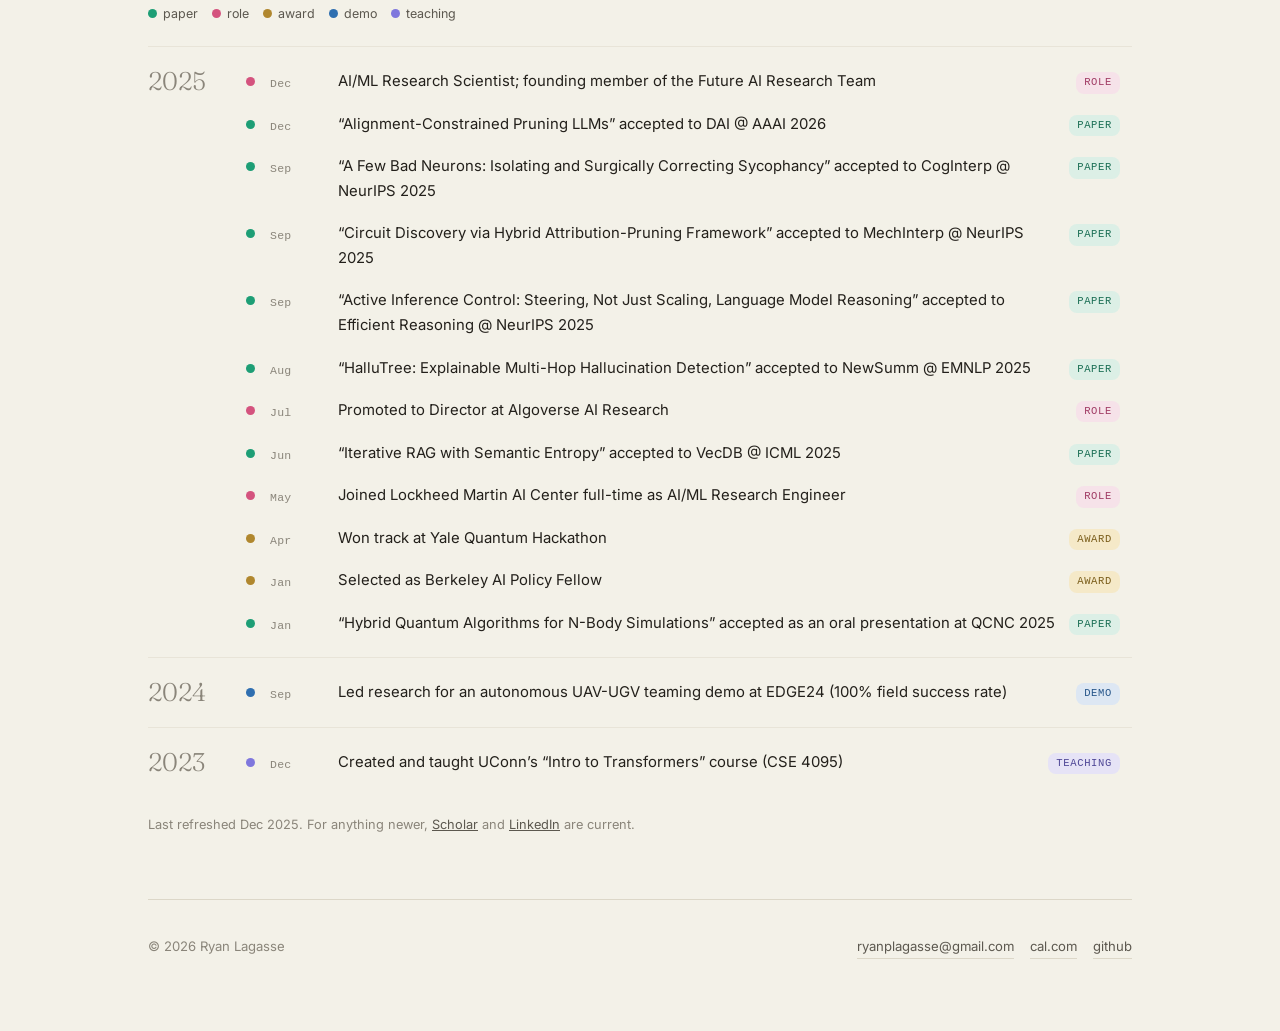
==== commit 98ca7ed2: "Redesign: pattern-led layout inspired by the Math in LLMs research map Cream palette, light Fraunces" ====
--- a/index.html
+++ b/index.html
@@ -4,40 +4,53 @@
     <meta charset="UTF-8">
     <meta name="viewport" content="width=device-width, initial-scale=1.0">
     <title>Ryan Lagasse</title>
+    <meta name="description" content="Ryan Lagasse: interpretability and safety research at d_model. Mechanistic understanding, autointerpretability, and negative alignment taxes.">
     <link rel="preconnect" href="https://fonts.googleapis.com">
     <link rel="preconnect" href="https://fonts.gstatic.com" crossorigin>
-    <link href="https://fonts.googleapis.com/css2?family=Source+Serif+4:opsz,wght@8..60,400;8..60,600&family=IBM+Plex+Sans:wght@400;500;600&display=swap" rel="stylesheet">
+    <link href="https://fonts.googleapis.com/css2?family=Fraunces:opsz,wght@9..144,300;9..144,400;9..144,500&family=Inter:wght@400;500;600&display=swap" rel="stylesheet">
     <style>
-        * {
-            margin: 0;
-            padding: 0;
-            box-sizing: border-box;
-        }
+        * { margin: 0; padding: 0; box-sizing: border-box; }
 
         :root {
-            --bg: #fafaf9;
-            --bg-alt: #ffffff;
-            --text: #1c1917;
-            --text-secondary: #57534e;
-            --accent: #0f766e;
-            --accent-light: #f0fdfa;
-            --border: #e7e5e4;
-            --border-hover: #a8a29e;
-        }
+            --cream: #f3f1e8;
+            --cream-2: #faf9f3;
+            --card: #fbfaf5;
+            --line: #dcd7c8;
+            --line-soft: #e8e4d8;
+            --ink: #23201b;
+            --sub: #5c584f;
+            --dim: #8a857a;
+            --pink: #d4537e;
+            --pink-bg: #f6e2e9;
+            --green: #1d9e75;
+            --green-bg: #dcefe6;
+            --violet: #7f77dd;
+            --violet-bg: #e6e3f6;
+            --blue: #2f6fb0;
+            --blue-bg: #dde7f3;
+            --orange: #d0761c;
+            --orange-bg: #f6e3cf;
+            --gold: #b0872e;
+            --gold-bg: #f5e9c8;
+            --mono: ui-monospace, "SF Mono", Menlo, Consolas, "Courier New", monospace;
+        }
+
+        html { scroll-behavior: smooth; }
 
         body {
-            font-family: 'IBM Plex Sans', -apple-system, BlinkMacSystemFont, sans-serif;
-            background: var(--bg);
-            color: var(--text);
-            line-height: 1.6;
+            font-family: Inter, system-ui, -apple-system, sans-serif;
+            background: var(--cream);
+            color: var(--ink);
             font-size: 16px;
+            line-height: 1.65;
+            -webkit-font-smoothing: antialiased;
             position: relative;
         }
 
-        html {
-            scroll-behavior: smooth;
-        }
-
+        h1, h2, h3 { font-family: Fraunces, Georgia, serif; font-weight: 300; letter-spacing: -0.01em; }
+        a { color: inherit; }
+
+        /* ---- background texture: Game of Life ---- */
         #life-background {
             position: fixed;
             inset: 0;
@@ -45,754 +58,578 @@
             height: 100%;
             z-index: 0;
             pointer-events: none;
-            opacity: 0.03;
-        }
-
-        .life-controls {
-            position: fixed;
-            right: 1rem;
-            bottom: 3.75rem;
-            width: min(280px, calc(100vw - 2rem));
-            padding: 1rem;
-            border: 1px solid var(--border);
+            opacity: 0.035;
+        }
+        .page { position: relative; z-index: 1; }
+
+        /* ---- nav ---- */
+        header.top {
+            position: sticky;
+            top: 0;
+            z-index: 20;
+            display: flex;
+            align-items: center;
+            gap: 20px;
+            padding: 12px 28px;
+            background: rgba(250, 249, 243, 0.86);
+            backdrop-filter: blur(8px);
+            border-bottom: 1px solid var(--line);
+        }
+        .wordmark {
+            font-size: 0.78rem;
+            font-weight: 700;
+            letter-spacing: 0.22em;
+            text-transform: uppercase;
+            text-decoration: none;
+            white-space: nowrap;
+        }
+        .wordmark b { color: var(--pink); font-weight: 700; }
+        nav.top-nav { margin-left: auto; display: flex; gap: 4px; flex-wrap: wrap; }
+        nav.top-nav a {
+            text-decoration: none;
+            font-size: 0.86rem;
+            font-weight: 500;
+            padding: 6px 13px;
+            border-radius: 999px;
+            transition: all .15s;
+        }
+        nav.top-nav a:hover { color: var(--pink); background: var(--pink-bg); }
+
+        main { max-width: 1040px; margin: 0 auto; padding: 0 28px 72px; }
+        section { padding: 64px 0; border-top: 1px solid var(--line); }
+        section:first-of-type { border-top: 0; }
+
+        /* ---- hero ---- */
+        .hero {
+            display: grid;
+            grid-template-columns: 1.05fr 0.95fr;
+            gap: 32px;
+            align-items: center;
+            padding: 56px 0 48px;
+            position: relative;
+        }
+        .hero::before {
+            content: "";
+            position: absolute;
+            inset: 0 -28px;
+            background-image: radial-gradient(var(--line) 1px, transparent 1.2px);
+            background-size: 22px 22px;
+            -webkit-mask-image: radial-gradient(70% 80% at 60% 50%, #000 30%, transparent 100%);
+            mask-image: radial-gradient(70% 80% at 60% 50%, #000 30%, transparent 100%);
+            opacity: 0.7;
+            pointer-events: none;
+        }
+        .hero > * { position: relative; }
+        .eyebrow {
+            font-family: var(--mono);
+            font-size: 0.72rem;
+            letter-spacing: 0.08em;
+            text-transform: uppercase;
+            color: var(--dim);
+            margin-bottom: 14px;
+        }
+        .eyebrow i { display: inline-block; width: 8px; height: 8px; border-radius: 50%; background: var(--pink); margin-right: 8px; vertical-align: 1px; }
+        .hero h1 { font-size: 2.75rem; line-height: 1.08; margin-bottom: 14px; }
+        .hero .lede { font-size: 1.05rem; color: var(--sub); max-width: 480px; }
+        .hero .lede strong { color: var(--ink); font-weight: 500; }
+        .pills { display: flex; flex-wrap: wrap; gap: 8px; margin-top: 24px; }
+        .pill {
+            display: inline-flex;
+            align-items: center;
+            gap: 7px;
+            border: 1px solid var(--line);
+            background: rgba(255, 255, 255, 0.45);
+            border-radius: 999px;
+            padding: 8px 16px;
+            font-size: 0.84rem;
+            font-weight: 500;
+            text-decoration: none;
+            transition: all .18s;
+        }
+        .pill:hover { border-color: var(--pink); color: var(--pink); transform: translateY(-1px); }
+        .pill.primary { background: var(--pink); border-color: var(--pink); color: #fff; }
+        .pill.primary:hover { background: #c4466f; color: #fff; }
+        .pill svg { width: 15px; height: 15px; fill: currentColor; }
+
+        .knot-wrap { aspect-ratio: 1 / 1; max-height: 420px; width: 100%; position: relative; }
+        #knot { position: absolute; inset: 0; width: 100%; height: 100%; display: block; }
+        .knot-caption {
+            position: absolute;
+            right: 6px;
+            bottom: 0;
+            font-family: var(--mono);
+            font-size: 0.66rem;
+            letter-spacing: 0.06em;
+            text-transform: uppercase;
+            color: var(--dim);
+        }
+
+        /* ---- roles ---- */
+        .roles { display: flex; flex-wrap: wrap; gap: 8px; margin-top: 28px; }
+        .chip {
+            font-size: 0.78rem;
+            padding: 5px 11px;
+            border-radius: 999px;
+            border: 1px solid var(--line);
+            background: var(--cream-2);
+            color: var(--sub);
+        }
+        .chip b { color: var(--ink); font-weight: 500; }
+
+        /* ---- section headings ---- */
+        .sec-head { display: flex; align-items: baseline; gap: 16px; margin-bottom: 8px; }
+        .sec-head h2 { font-size: 1.7rem; }
+        .sec-head .count { font-family: var(--mono); font-size: 0.72rem; color: var(--dim); letter-spacing: 0.06em; }
+        .sec-sub { color: var(--sub); max-width: 640px; }
+
+        /* ---- research cards ---- */
+        .cards { display: grid; grid-template-columns: repeat(3, 1fr); gap: 18px; margin-top: 30px; }
+        .card {
+            border: 1px solid var(--line);
+            background: var(--card);
+            border-radius: 16px;
+            overflow: hidden;
+            display: flex;
+            flex-direction: column;
+            transition: border-color .18s, transform .18s;
+        }
+        .card:hover { border-color: var(--dim); transform: translateY(-2px); }
+        .tile { width: 100%; aspect-ratio: 16 / 9; display: block; background: var(--cream-2); border-bottom: 1px solid var(--line-soft); }
+        .card .body { padding: 18px 20px 20px; }
+        .card h3 { font-size: 1.22rem; font-weight: 400; margin-bottom: 6px; }
+        .card p { font-size: 0.9rem; color: var(--sub); }
+        .card p a { color: var(--ink); text-decoration: underline; text-decoration-color: var(--line); text-underline-offset: 3px; }
+        .card p a:hover { text-decoration-color: var(--pink); color: var(--pink); }
+        .tag {
+            display: inline-block;
+            font-family: var(--mono);
+            font-size: 0.66rem;
+            letter-spacing: 0.06em;
+            text-transform: uppercase;
+            padding: 2px 8px;
             border-radius: 8px;
-            background: rgba(255, 255, 255, 0.88);
-            backdrop-filter: blur(10px);
-            box-shadow: 0 12px 30px rgba(28, 25, 23, 0.12);
-            z-index: 1001;
-            color: var(--text);
-            font-size: 0.85rem;
-        }
-
-        .life-controls h2 {
-            font-family: 'Source Serif 4', Georgia, serif;
-            font-size: 1rem;
-            margin-bottom: 0.75rem;
-            font-weight: 600;
-        }
-
-        .life-control {
+            margin-bottom: 10px;
+        }
+        .tag.green { color: #1a6e54; background: var(--green-bg); }
+        .tag.violet { color: #4f4796; background: var(--violet-bg); }
+        .tag.pink { color: #a03b64; background: var(--pink-bg); }
+        .tag.blue { color: #27568a; background: var(--blue-bg); }
+        .tag.gold { color: #7a5d1a; background: var(--gold-bg); }
+        .tag.orange { color: #9c5613; background: var(--orange-bg); }
+
+        .focus {
+            margin-top: 34px;
+            padding: 22px 26px;
+            border-left: 2px solid var(--pink);
+            background: rgba(255, 255, 255, 0.35);
+            border-radius: 0 14px 14px 0;
+            font-family: Fraunces, Georgia, serif;
+            font-size: 1.15rem;
+            font-weight: 300;
+            line-height: 1.6;
+            max-width: 820px;
+        }
+        .focus strong { font-weight: 500; }
+        .focus a { color: var(--pink); text-decoration: none; border-bottom: 1px solid var(--pink-bg); }
+        .focus a:hover { border-bottom-color: var(--pink); }
+
+        /* ---- highlights ---- */
+        .legend { display: flex; flex-wrap: wrap; gap: 14px; margin: 18px 0 22px; font-size: 0.78rem; color: var(--sub); }
+        .legend i { display: inline-block; width: 9px; height: 9px; border-radius: 50%; margin-right: 6px; vertical-align: 0; }
+        .year-block { display: grid; grid-template-columns: 72px 1fr; gap: 14px; padding: 14px 0; border-top: 1px solid var(--line-soft); }
+        .year-block:first-of-type { border-top: 0; }
+        .year { font-family: Fraunces, Georgia, serif; font-size: 1.6rem; font-weight: 300; color: var(--dim); line-height: 1.1; padding-top: 6px; }
+        .rows { display: grid; gap: 2px; }
+        .row {
             display: grid;
-            gap: 0.35rem;
-            margin-bottom: 0.75rem;
-        }
-
-        .life-control label {
+            grid-template-columns: 12px 56px 1fr auto;
+            gap: 12px;
+            align-items: start;
+            padding: 8px 12px;
+            border-radius: 10px;
+            transition: background .12s;
+        }
+        .row:hover { background: rgba(255, 255, 255, 0.5); }
+        .row .dot { width: 9px; height: 9px; border-radius: 50%; margin-top: 8px; }
+        .row .when { font-family: var(--mono); font-size: 0.72rem; color: var(--dim); padding-top: 5px; letter-spacing: 0.02em; }
+        .row .what { font-size: 0.93rem; }
+        .row .tag { margin: 3px 0 0; }
+        .dot.paper { background: var(--green); }
+        .dot.role { background: var(--pink); }
+        .dot.award { background: var(--gold); }
+        .dot.teaching { background: var(--violet); }
+        .dot.demo { background: var(--blue); }
+        .note { font-size: 0.8rem; color: var(--dim); margin-top: 18px; }
+        .note a { color: var(--sub); }
+
+        /* ---- footer ---- */
+        footer {
+            border-top: 1px solid var(--line);
+            padding: 36px 0 0;
             display: flex;
             justify-content: space-between;
-            gap: 1rem;
-            color: var(--text-secondary);
-        }
-
-        .life-control input {
-            width: 100%;
-            accent-color: var(--accent);
-        }
-
-        .life-control input[type="color"] {
-            height: 2rem;
-            padding: 0;
-            border: 1px solid var(--border);
-            border-radius: 6px;
-            background: transparent;
-        }
-
-        .life-control-actions {
-            display: flex;
-            gap: 0.5rem;
-        }
-
-        .life-control-actions button {
-            flex: 1;
-            border: 1px solid var(--border);
-            border-radius: 6px;
-            padding: 0.45rem 0.7rem;
-            background: var(--bg-alt);
-            color: var(--text-secondary);
-            font: inherit;
-            cursor: pointer;
-            transition: border-color 0.2s ease, color 0.2s ease;
-        }
-
-        .life-control-actions button:hover {
-            border-color: var(--accent);
-            color: var(--accent);
-        }
-
-        .life-toggle {
-            position: fixed;
-            right: 1rem;
-            bottom: 1rem;
-            width: 3rem;
-            height: 2.25rem;
-            border: 1px solid var(--border);
-            border-radius: 6px;
-            background: rgba(255, 255, 255, 0.88);
-            backdrop-filter: blur(10px);
-            box-shadow: 0 8px 20px rgba(28, 25, 23, 0.12);
-            color: var(--text-secondary);
-            cursor: pointer;
-            font-size: 1rem;
-            line-height: 1;
-            z-index: 1001;
-            transition: border-color 0.2s ease, color 0.2s ease;
-        }
-
-        .life-toggle:hover {
-            border-color: var(--accent);
-            color: var(--accent);
-        }
-
-        section,
-        footer {
-            position: relative;
-            z-index: 1;
-        }
-
-        /* Navigation */
-        nav {
-            position: fixed;
-            top: 0;
-            width: 100%;
-            background: rgba(250, 250, 249, 0.9);
-            backdrop-filter: blur(8px);
-            border-bottom: 1px solid var(--border);
-            z-index: 1000;
-        }
-
-        .nav-container {
-            max-width: 900px;
-            margin: 0 auto;
-            padding: 1rem 2rem;
-            display: flex;
-            justify-content: space-between;
-            align-items: center;
-        }
-
-        .nav-brand {
-            font-family: 'Source Serif 4', Georgia, serif;
-            font-weight: 600;
-            font-size: 1.1rem;
-            color: var(--text);
-        }
-
-        .nav-links {
-            display: flex;
-            gap: 2rem;
-        }
-
-        .nav-links a {
-            color: var(--text-secondary);
-            text-decoration: none;
-            font-size: 0.9rem;
-            font-weight: 500;
-            transition: color 0.2s ease;
-        }
-
-        .nav-links a:hover {
-            color: var(--accent);
-        }
-
-        /* Hero Section */
-        .hero {
-            min-height: 100vh;
-            display: flex;
-            align-items: center;
-            justify-content: center;
-            padding: 6rem 2rem 4rem;
-        }
-
-        .hero-content {
-            max-width: 700px;
-            text-align: center;
-        }
-
-        .hero h1 {
-            font-family: 'Source Serif 4', Georgia, serif;
-            font-size: clamp(2.5rem, 6vw, 3.5rem);
-            font-weight: 600;
-            margin-bottom: 1rem;
-            color: var(--text);
-            letter-spacing: -0.02em;
-        }
-
-        .hero .tagline {
-            font-size: 1.15rem;
-            color: var(--text-secondary);
-            margin-bottom: 2rem;
-        }
-
-        .positions {
-            display: flex;
             flex-wrap: wrap;
-            gap: 0.75rem;
-            justify-content: center;
-            margin-bottom: 2.5rem;
-        }
-
-        .position-badge {
-            background: var(--bg-alt);
-            border: 1px solid var(--border);
-            padding: 0.5rem 1rem;
-            border-radius: 6px;
-            font-size: 0.875rem;
-            color: var(--text-secondary);
-        }
-
-        /* Social Links */
-        .social-links {
-            display: flex;
-            gap: 1rem;
-            justify-content: center;
-            flex-wrap: wrap;
-        }
-
-        .social-links a {
-            display: flex;
-            align-items: center;
-            gap: 0.5rem;
-            color: var(--text-secondary);
-            text-decoration: none;
-            padding: 0.6rem 1.2rem;
-            border: 1px solid var(--border);
-            border-radius: 6px;
-            transition: all 0.2s ease;
-            background: var(--bg-alt);
-            font-size: 0.9rem;
-        }
-
-        .social-links a:hover {
-            color: var(--accent);
-            border-color: var(--accent);
-        }
-
-        /* Calendly Callout */
-        .calendly-wrapper {
-            position: relative;
-            display: flex;
-            flex-direction: column;
-            align-items: center;
-            margin-top: 1.5rem;
-        }
-
-        .calendly-callout {
-            position: absolute;
-            top: -85px;
-            left: 50%;
-            transform: translateX(-50%);
-            display: flex;
-            flex-direction: column;
-            align-items: center;
-            white-space: nowrap;
-        }
-
-        .callout-text {
-            font-family: 'IBM Plex Sans', sans-serif;
-            font-size: 1.1rem;
-            color: #E07A3C;
-            font-weight: 600;
-            letter-spacing: 0.01em;
-        }
-
-        .squiggle-arrow {
-            width: 120px;
-            height: 45px;
-            margin-top: 2px;
-        }
-
-        .calendly-btn {
-            display: flex;
-            align-items: center;
-            gap: 0.5rem;
-            color: white;
-            text-decoration: none;
-            padding: 0.6rem 1.2rem;
-            border: 2px solid #E07A3C;
-            border-radius: 6px;
-            transition: all 0.3s ease;
-            background: linear-gradient(135deg, #FF8C42 0%, #E07A3C 100%);
-            font-size: 0.9rem;
-            font-weight: 500;
-            box-shadow: 0 0 20px rgba(255, 140, 66, 0.5), 0 0 40px rgba(224, 122, 60, 0.3);
-        }
-
-        .calendly-btn:hover {
-            background: linear-gradient(135deg, #FF9D56 0%, #F08A4C 100%);
-            box-shadow: 0 0 30px rgba(255, 140, 66, 0.8), 0 0 60px rgba(224, 122, 60, 0.5);
-        }
-
-        /* Sections */
-        section {
-            padding: 4rem 2rem;
-            max-width: 900px;
-            margin: 0 auto;
-        }
-
-        .section-title {
-            font-family: 'Source Serif 4', Georgia, serif;
-            font-size: 1.75rem;
-            font-weight: 600;
-            margin-bottom: 2rem;
-            color: var(--text);
-            letter-spacing: -0.01em;
-        }
-
-        /* Research Focus */
-        .focus-section {
-            padding: 2rem 2rem 0;
-            max-width: 900px;
-            margin: 0 auto;
-        }
-
-        .focus-text {
-            font-size: 1.2rem;
-            line-height: 1.8;
-            color: var(--text-secondary);
-            text-align: center;
-        }
-
-        .focus-text strong {
-            color: var(--accent);
-            font-weight: 600;
-        }
-
-        /* Highlights */
-        .highlights-grid {
-            display: grid;
-            gap: 0.75rem;
-        }
-
-        .highlight-item {
-            background: var(--bg-alt);
-            border: 1px solid var(--border);
-            border-radius: 6px;
-            padding: 1rem 1.25rem;
-            display: flex;
-            align-items: baseline;
-            gap: 1.25rem;
-            transition: border-color 0.2s ease;
-        }
-
-        .highlight-item:hover {
-            border-color: var(--border-hover);
-        }
-
-        .highlight-date {
-            color: var(--accent);
-            font-weight: 600;
-            font-size: 0.8rem;
-            min-width: 90px;
-            flex-shrink: 0;
-        }
-
-        .highlight-content {
-            color: var(--text-secondary);
-            font-size: 0.925rem;
-        }
-
-        /* Footer */
-        footer {
-            text-align: center;
-            padding: 3rem 2rem;
-            border-top: 1px solid var(--border);
-            color: var(--text-secondary);
-            font-size: 0.85rem;
-            background: rgba(250, 250, 249, 0.72);
-            backdrop-filter: blur(2px);
-        }
-
-        /* Responsive */
-        @media (max-width: 640px) {
-            .nav-links {
-                display: none;
-            }
-            
-            .positions {
-                flex-direction: column;
-                align-items: center;
-            }
-            
-            .social-links {
-                flex-direction: column;
-                width: 100%;
-                max-width: 280px;
-                margin: 0 auto;
-            }
-
-            .highlight-item {
-                flex-direction: column;
-                gap: 0.25rem;
-            }
-
-            .highlight-date {
-                min-width: auto;
-            }
-
-            .calendly-callout {
-                display: none;
-            }
-
-            .life-controls {
-                right: 0.75rem;
-                bottom: 3.5rem;
-            }
-
-            .life-toggle {
-                right: 0.75rem;
-                bottom: 0.75rem;
-            }
+            gap: 12px;
+            font-size: 0.82rem;
+            color: var(--dim);
+        }
+        footer .links { display: flex; gap: 16px; flex-wrap: wrap; }
+        footer a { color: var(--sub); text-decoration: none; border-bottom: 1px solid var(--line); }
+        footer a:hover { color: var(--pink); border-color: var(--pink); }
+
+        @media (max-width: 860px) {
+            .hero { grid-template-columns: 1fr; gap: 12px; padding-top: 36px; }
+            .knot-wrap { max-height: 300px; order: -1; }
+            .cards { grid-template-columns: 1fr; }
+            .hero h1 { font-size: 2.3rem; }
+            .row { grid-template-columns: 12px 1fr; }
+            .row .when { grid-column: 2; padding-top: 0; }
+            .row .what { grid-column: 2; }
+            .row .tag { grid-column: 2; }
+            .year-block { grid-template-columns: 1fr; gap: 6px; }
+            .year { font-size: 1.3rem; }
+            header.top { padding: 10px 16px; gap: 10px; }
+            nav.top-nav a { font-size: 0.8rem; padding: 5px 9px; }
+            .wordmark { font-size: 0.7rem; letter-spacing: 0.16em; }
+            main { padding: 0 16px 56px; }
+            section { padding: 48px 0; }
+        }
+        @media (prefers-reduced-motion: reduce) {
+            html { scroll-behavior: auto; }
+            .card:hover, .pill:hover { transform: none; }
         }
     </style>
 </head>
 <body>
-    <canvas id="life-background" aria-hidden="true"></canvas>
-    <button class="life-toggle" id="life-toggle" type="button" aria-controls="life-controls" aria-expanded="false" title="Toggle Life controls">Life</button>
-    <!-- Remove hidden to bring the tuning panel back. -->
-    <aside class="life-controls" id="life-controls" aria-label="Game of Life background controls" hidden>
-        <h2>Life Background</h2>
-        <div class="life-control">
-            <label for="life-color">Color <span id="life-color-value">#564130</span></label>
-            <input id="life-color" type="color" value="#564130">
-        </div>
-        <div class="life-control">
-            <label for="life-opacity">Transparency <span id="life-opacity-value">3%</span></label>
-            <input id="life-opacity" type="range" min="0" max="100" value="3">
-        </div>
-        <div class="life-control">
-            <label for="life-cell-size">Cell Size <span id="life-cell-size-value">14px</span></label>
-            <input id="life-cell-size" type="range" min="6" max="32" value="14">
-        </div>
-        <div class="life-control">
-            <label for="life-speed">Speed <span id="life-speed-value">110ms</span></label>
-            <input id="life-speed" type="range" min="40" max="1000" step="10" value="110">
-        </div>
-        <div class="life-control">
-            <label for="life-density">Density <span id="life-density-value">15%</span></label>
-            <input id="life-density" type="range" min="5" max="45" value="15">
-        </div>
-        <div class="life-control-actions">
-            <button id="life-reset" type="button">Reset</button>
-            <button id="life-hide-controls" type="button">Hide</button>
-        </div>
-    </aside>
-
-    <!-- Navigation -->
-    <nav>
-        <div class="nav-container">
-            <div class="nav-brand">Ryan Lagasse</div>
-            <div class="nav-links">
-                <a href="#home">Home</a>
-                <a href="#highlights">Highlights</a>
-                <a href="#contact">Contact</a>
+<canvas id="life-background" aria-hidden="true"></canvas>
+
+<div class="page">
+<header class="top">
+    <a class="wordmark" href="#top">Ryan <b>·</b> Lagasse</a>
+    <nav class="top-nav">
+        <a href="#research">Research</a>
+        <a href="#highlights">Highlights</a>
+        <a href="#contact">Contact</a>
+    </nav>
+</header>
+
+<main id="top">
+    <section class="hero">
+        <div>
+            <div class="eyebrow"><i></i>Interpretability &amp; safety research</div>
+            <h1>Ryan Lagasse</h1>
+            <p class="lede">
+                AI/ML research scientist. I work on <strong>understanding models mechanistically</strong>:
+                finding the structure inside them, scaling that understanding without a human in the loop,
+                and making safety something that pays for itself.
+            </p>
+            <div class="pills">
+                <a class="pill primary" href="https://cal.com/ryan-lagasse" target="_blank" rel="noopener">
+                    <svg viewBox="0 0 24 24"><path d="M7 2v2H5a2 2 0 0 0-2 2v14a2 2 0 0 0 2 2h14a2 2 0 0 0 2-2V6a2 2 0 0 0-2-2h-2V2h-2v2H9V2H7zm-2 8h14v10H5V10z"/></svg>
+                    Book a meeting
+                </a>
+                <a class="pill" href="https://github.com/RyanLagasse" target="_blank" rel="noopener">
+                    <svg viewBox="0 0 24 24"><path d="M12 0c-6.626 0-12 5.373-12 12 0 5.302 3.438 9.8 8.207 11.387.599.111.793-.261.793-.577v-2.234c-3.338.726-4.033-1.416-4.033-1.416-.546-1.387-1.333-1.756-1.333-1.756-1.089-.745.083-.729.083-.729 1.205.084 1.839 1.237 1.839 1.237 1.07 1.834 2.807 1.304 3.492.997.107-.775.418-1.305.762-1.604-2.665-.305-5.467-1.334-5.467-5.931 0-1.311.469-2.381 1.236-3.221-.124-.303-.535-1.524.117-3.176 0 0 1.008-.322 3.301 1.23.957-.266 1.983-.399 3.003-.404 1.02.005 2.047.138 3.006.404 2.291-1.552 3.297-1.23 3.297-1.23.653 1.653.242 2.874.118 3.176.77.84 1.235 1.911 1.235 3.221 0 4.609-2.807 5.624-5.479 5.921.43.372.823 1.102.823 2.222v3.293c0 .319.192.694.801.576 4.765-1.589 8.199-6.086 8.199-11.386 0-6.627-5.373-12-12-12z"/></svg>
+                    GitHub
+                </a>
+                <a class="pill" href="https://scholar.google.com/citations?user=QK2Md6wAAAAJ&hl=en" target="_blank" rel="noopener">
+                    <svg viewBox="0 0 24 24"><path d="M12 3 1 8l11 5 9-4.09V17h2V8L12 3zM3.27 8.94 12 13l8.73-4.06L12 4.94 3.27 8.94zM11 14.97v3.51l1 .5 1-.5v-3.51L12 16l-1-1.03z"/></svg>
+                    Scholar
+                </a>
+                <a class="pill" href="https://www.linkedin.com/in/lagasse-ryan/" target="_blank" rel="noopener">
+                    <svg viewBox="0 0 24 24"><path d="M20.447 20.452h-3.554v-5.569c0-1.328-.027-3.037-1.852-3.037-1.853 0-2.136 1.445-2.136 2.939v5.667H9.351V9h3.414v1.561h.046c.477-.9 1.637-1.85 3.37-1.85 3.601 0 4.267 2.37 4.267 5.455v6.286zM5.337 7.433c-1.144 0-2.063-.926-2.063-2.065 0-1.138.92-2.063 2.063-2.063 1.14 0 2.064.925 2.064 2.063 0 1.139-.925 2.065-2.064 2.065zm1.782 13.019H3.555V9h3.564v11.452zM22.225 0H1.771C.792 0 0 .774 0 1.729v20.542C0 23.227.792 24 1.771 24h20.451C23.2 24 24 23.227 24 22.271V1.729C24 .774 23.2 0 22.222 0h.003z"/></svg>
+                    LinkedIn
+                </a>
+                <a class="pill" href="mailto:ryanplagasse@gmail.com">
+                    <svg viewBox="0 0 24 24"><path d="M0 3v18h24v-18h-24zm6.623 7.929l-4.623 5.712v-9.458l4.623 3.746zm-4.141-5.929h19.035l-9.517 7.713-9.518-7.713zm5.694 7.188l3.824 3.099 3.83-3.104 5.612 6.817h-18.779l5.513-6.812zm9.208-1.264l4.616-3.741v9.348l-4.616-5.607z"/></svg>
+                    Email
+                </a>
+            </div>
+            <div class="roles">
+                <span class="chip"><b>Interp &amp; Safety Research</b> · d_model</span>
+                <span class="chip"><b>Head of Research</b> · Algoverse AI Research</span>
+                <span class="chip">SPAR Fellow</span>
+                <span class="chip">Berkeley AI Policy Fellow</span>
+                <span class="chip">BlueDot Fellow</span>
             </div>
         </div>
-    </nav>
-
-    <!-- Hero Section -->
-    <section id="home" class="hero">
-        <div class="hero-content">
-            <h1>Ryan Lagasse</h1>
-            <p class="tagline">AI/ML Research Scientist & Engineer</p>
-            <div class="positions">
-                <div class="position-badge">Interp & Safety Research @ d_model</div>
-                <div class="position-badge">Head of Research @ Algoverse AI Research</div>
-                <div class="position-badge">SPAR Research Fellow · Berkeley AI Fellow · Blue Dot Fellow</div>
-            </div>
-            <div class="social-links">
-                <a href="https://github.com/RyanLagasse" target="_blank">
-                    <svg width="18" height="18" fill="currentColor" viewBox="0 0 24 24"><path d="M12 0c-6.626 0-12 5.373-12 12 0 5.302 3.438 9.8 8.207 11.387.599.111.793-.261.793-.577v-2.234c-3.338.726-4.033-1.416-4.033-1.416-.546-1.387-1.333-1.756-1.333-1.756-1.089-.745.083-.729.083-.729 1.205.084 1.839 1.237 1.839 1.237 1.07 1.834 2.807 1.304 3.492.997.107-.775.418-1.305.762-1.604-2.665-.305-5.467-1.334-5.467-5.931 0-1.311.469-2.381 1.236-3.221-.124-.303-.535-1.524.117-3.176 0 0 1.008-.322 3.301 1.23.957-.266 1.983-.399 3.003-.404 1.02.005 2.047.138 3.006.404 2.291-1.552 3.297-1.23 3.297-1.23.653 1.653.242 2.874.118 3.176.77.84 1.235 1.911 1.235 3.221 0 4.609-2.807 5.624-5.479 5.921.43.372.823 1.102.823 2.222v3.293c0 .319.192.694.801.576 4.765-1.589 8.199-6.086 8.199-11.386 0-6.627-5.373-12-12-12z"/></svg>
-                    GitHub
-                </a>
-                <a href="https://www.linkedin.com/in/lagasse-ryan/" target="_blank">
-                    <svg width="18" height="18" fill="currentColor" viewBox="0 0 24 24"><path d="M20.447 20.452h-3.554v-5.569c0-1.328-.027-3.037-1.852-3.037-1.853 0-2.136 1.445-2.136 2.939v5.667H9.351V9h3.414v1.561h.046c.477-.9 1.637-1.85 3.37-1.85 3.601 0 4.267 2.37 4.267 5.455v6.286zM5.337 7.433c-1.144 0-2.063-.926-2.063-2.065 0-1.138.92-2.063 2.063-2.063 1.14 0 2.064.925 2.064 2.063 0 1.139-.925 2.065-2.064 2.065zm1.782 13.019H3.555V9h3.564v11.452zM22.225 0H1.771C.792 0 0 .774 0 1.729v20.542C0 23.227.792 24 1.771 24h20.451C23.2 24 24 23.227 24 22.271V1.729C24 .774 23.2 0 22.222 0h.003z"/></svg>
-                    LinkedIn
-                </a>
-                <a href="mailto:ryanplagasse@gmail.com">
-                    <svg width="18" height="18" fill="currentColor" viewBox="0 0 24 24"><path d="M0 3v18h24v-18h-24zm6.623 7.929l-4.623 5.712v-9.458l4.623 3.746zm-4.141-5.929h19.035l-9.517 7.713-9.518-7.713zm5.694 7.188l3.824 3.099 3.83-3.104 5.612 6.817h-18.779l5.513-6.812zm9.208-1.264l4.616-3.741v9.348l-4.616-5.607z"/></svg>
-                    Email
-                </a>
-                <a href="https://scholar.google.com/citations?user=QK2Md6wAAAAJ&hl=en" target="_blank">
-                    <svg width="18" height="18" viewBox="0 0 24 24" fill="currentColor"><path d="M12 3 1 8l11 5 9-4.09V17h2V8L12 3zM3.27 8.94 12 13l8.73-4.06L12 4.94 3.27 8.94zM11 14.97v3.51l1 .5 1-.5v-3.51L12 16l-1-1.03z"/></svg>
-                    Scholar
-                </a>
-                <a href="https://cal.com/ryan-lagasse" target="_blank" class="calendly-btn">
-                    <img src="https://assets.streamlinehq.com/image/private/w_300,h_300,ar_1/f_auto/v1/icons/logos/calendly-jbjluknocqbqwyil7anw9.png/calendly-093vyga7bn0gcn3gt31dbhp.png?_a=DATAg1AAZAA0" alt="Calendly" width="18" height="18" style="display: inline;">
-                    Book a Meeting!
-                </a>
+        <div class="knot-wrap">
+            <canvas id="knot" aria-hidden="true"></canvas>
+            <span class="knot-caption">a curve, depth-coloured</span>
+        </div>
+    </section>
+
+    <section id="research">
+        <div class="sec-head"><h2>What I work on</h2><span class="count">3 threads</span></div>
+        <p class="sec-sub">Three questions I keep coming back to, from the object being studied to the incentive that decides whether anyone adopts the answer.</p>
+
+        <div class="cards">
+            <a class="card" href="#highlights" style="text-decoration:none">
+                <canvas class="tile" data-tile="graph" aria-hidden="true"></canvas>
+                <div class="body">
+                    <span class="tag green">mechanistic</span>
+                    <h3>What is the structure?</h3>
+                    <p>Not just observing that a model works, but knowing why. Circuits, neurons, and the geometry of the features they compute.</p>
                 </div>
+            </a>
+            <a class="card" href="#highlights" style="text-decoration:none">
+                <canvas class="tile" data-tile="grid" aria-hidden="true"></canvas>
+                <div class="body">
+                    <span class="tag violet">autointerp</span>
+                    <h3>Does it scale?</h3>
+                    <p>Understanding models from the inside without a human in the loop for every feature. Approaches that get cheaper as models get bigger.</p>
+                </div>
+            </a>
+            <a class="card" href="https://www.lesswrong.com/posts/xhLopzaJHtdkz9siQ/the-case-for-a-negative-alignment-tax" target="_blank" rel="noopener" style="text-decoration:none">
+                <canvas class="tile" data-tile="curves" aria-hidden="true"></canvas>
+                <div class="body">
+                    <span class="tag pink">theory of change</span>
+                    <h3>Does it pay for itself?</h3>
+                    <p>Negative alignment taxes: safety properties that make a system more capable, not less, so labs adopt them because they work.</p>
+                </div>
+            </a>
+        </div>
+
+        <p class="focus">
+            My north star is to <strong>help AGI go well</strong>. I think the most direct path runs through
+            <a href="https://www.lesswrong.com/posts/xhLopzaJHtdkz9siQ/the-case-for-a-negative-alignment-tax" target="_blank" rel="noopener">negative alignment taxes</a>:
+            safety that labs adopt because it works, not out of goodwill. Mechanistic understanding that scales is how we get there.
+        </p>
+    </section>
+
+    <section id="highlights">
+        <div class="sec-head"><h2>Highlights</h2><span class="count">2023 → 2025</span></div>
+        <p class="sec-sub">Papers, roles, and the occasional hackathon. Colour is the kind of thing it was.</p>
+        <div class="legend">
+            <span><i style="background:var(--green)"></i>paper</span>
+            <span><i style="background:var(--pink)"></i>role</span>
+            <span><i style="background:var(--gold)"></i>award</span>
+            <span><i style="background:var(--blue)"></i>demo</span>
+            <span><i style="background:var(--violet)"></i>teaching</span>
+        </div>
+
+        <div class="year-block">
+            <div class="year">2025</div>
+            <div class="rows">
+                <div class="row"><span class="dot role"></span><span class="when">Dec</span><span class="what">AI/ML Research Scientist; founding member of the Future AI Research Team</span><span class="tag pink">role</span></div>
+                <div class="row"><span class="dot paper"></span><span class="when">Dec</span><span class="what">“Alignment-Constrained Pruning LLMs” accepted to DAI @ AAAI 2026</span><span class="tag green">paper</span></div>
+                <div class="row"><span class="dot paper"></span><span class="when">Sep</span><span class="what">“A Few Bad Neurons: Isolating and Surgically Correcting Sycophancy” accepted to CogInterp @ NeurIPS 2025</span><span class="tag green">paper</span></div>
+                <div class="row"><span class="dot paper"></span><span class="when">Sep</span><span class="what">“Circuit Discovery via Hybrid Attribution-Pruning Framework” accepted to MechInterp @ NeurIPS 2025</span><span class="tag green">paper</span></div>
+                <div class="row"><span class="dot paper"></span><span class="when">Sep</span><span class="what">“Active Inference Control: Steering, Not Just Scaling, Language Model Reasoning” accepted to Efficient Reasoning @ NeurIPS 2025</span><span class="tag green">paper</span></div>
+                <div class="row"><span class="dot paper"></span><span class="when">Aug</span><span class="what">“HalluTree: Explainable Multi-Hop Hallucination Detection” accepted to NewSumm @ EMNLP 2025</span><span class="tag green">paper</span></div>
+                <div class="row"><span class="dot role"></span><span class="when">Jul</span><span class="what">Promoted to Director at Algoverse AI Research</span><span class="tag pink">role</span></div>
+                <div class="row"><span class="dot paper"></span><span class="when">Jun</span><span class="what">“Iterative RAG with Semantic Entropy” accepted to VecDB @ ICML 2025</span><span class="tag green">paper</span></div>
+                <div class="row"><span class="dot role"></span><span class="when">May</span><span class="what">Joined Lockheed Martin AI Center full-time as AI/ML Research Engineer</span><span class="tag pink">role</span></div>
+                <div class="row"><span class="dot award"></span><span class="when">Apr</span><span class="what">Won track at Yale Quantum Hackathon</span><span class="tag gold">award</span></div>
+                <div class="row"><span class="dot award"></span><span class="when">Jan</span><span class="what">Selected as Berkeley AI Policy Fellow</span><span class="tag gold">award</span></div>
+                <div class="row"><span class="dot paper"></span><span class="when">Jan</span><span class="what">“Hybrid Quantum Algorithms for N-Body Simulations” accepted as an oral presentation at QCNC 2025</span><span class="tag green">paper</span></div>
             </div>
         </div>
-    </section>
-
-    <!-- Research Focus -->
-    <section class="focus-section">
-        <p class="focus-text">
-            I care about understanding AI systems <strong>mechanistically</strong> - not just
-            observing that they work, but knowing <em>why</em>. I'm especially drawn to
-            approaches that scale, like <strong>autointerpretability</strong>: understanding
-            models from the inside without a human in the loop for every feature. My theory of change is that we need
-            <a href="https://www.lesswrong.com/posts/xhLopzaJHtdkz9siQ/the-case-for-a-negative-alignment-tax"><strong>negative
-            alignment taxes </strong></a> - safety properties that make a system <em>more</em>
-            capable, not less, so labs adopt them because they work rather than out of
-            goodwill. I believe progress there is one of the most direct paths to AI systems
-            we can actually trust. My north star is to <strong>help AGI go well</strong>.
-        </p>
-    </section>
-
-    <!-- Highlights -->
-    <section id="highlights">
-        <h2 class="section-title">Highlights</h2>
-        <div class="highlights-grid">
-            <div class="highlight-item">
-                <span class="highlight-date">N/A</span>
-                <span class="highlight-content">I stopped updating this - check my LinkedIn or google scholar</span>
-            </div>
-            <div class="highlight-item">
-                <span class="highlight-date">Dec 2025</span>
-                <span class="highlight-content">AI/ML Research Scientist; founding member of Future AI Research Team</span>
-            </div>
-            <div class="highlight-item">
-                <span class="highlight-date">Dec 2025</span>
-                <span class="highlight-content">"Alignment-Constrained Pruning LLMs" accepted to DAI @ AAAI 2026</span>
-            </div>
-            <div class="highlight-item">
-                <span class="highlight-date">Sep 2025</span>
-                <span class="highlight-content">"A Few Bad Neurons: Isolating and Surgically Correcting Sycophancy" accepted to CogInterp @ NeurIPS 2025</span>
-            </div>
-            <div class="highlight-item">
-                <span class="highlight-date">Sep 2025</span>
-                <span class="highlight-content">"Circuit Discovery via Hybrid Attribution-Pruning Framework" accepted to MechInterp @ NeurIPS 2025</span>
-            </div>
-            <div class="highlight-item">
-                <span class="highlight-date">Sep 2025</span>
-                <span class="highlight-content">"Active Inference Control: Steering, Not Just Scaling, Language Model Reasoning" accepted to Efficient Reasoning @ NeurIPS 2025</span>
-            </div>
-            <div class="highlight-item">
-                <span class="highlight-date">Aug 2025</span>
-                <span class="highlight-content">"HalluTree: Explainable Multi-Hop Hallucination Detection" accepted to NewSumm @ EMNLP 2025</span>
-            </div>
-            <div class="highlight-item">
-                <span class="highlight-date">Jul 2025</span>
-                <span class="highlight-content">Promoted to Director at Algoverse AI Research</span>
-            </div>
-            <div class="highlight-item">
-                <span class="highlight-date">Jun 2025</span>
-                <span class="highlight-content">"Iterative RAG with Semantic Entropy" accepted to VecDB @ ICML 2025</span>
-            </div>
-            <div class="highlight-item">
-                <span class="highlight-date">May 2025</span>
-                <span class="highlight-content">Joined Lockheed Martin AI Center full-time as AI/ML Research Engineer</span>
-            </div>
-            <div class="highlight-item">
-                <span class="highlight-date">Apr 2025</span>
-                <span class="highlight-content">Won track at Yale Quantum Hackathon</span>
-            </div>
-            <div class="highlight-item">
-                <span class="highlight-date">Jan 2025</span>
-                <span class="highlight-content">Selected as Berkeley AI Policy Fellow</span>
-            </div>
-            <div class="highlight-item">
-                <span class="highlight-date">Jan 2025</span>
-                <span class="highlight-content">"Hybrid Quantum Algorithms for N-Body Simulations" accepted as oral presentation at QCNC 2025</span>
-            </div>
-            <div class="highlight-item">
-                <span class="highlight-date">Sep 2024</span>
-                <span class="highlight-content">Led research for autonomous UAV-UGV teaming demo at EDGE24 (100% field success rate)</span>
-            </div>
-            <div class="highlight-item">
-                <span class="highlight-date">Dec 2023</span>
-                <span class="highlight-content">Created and taught UConn's "Intro to Transformers" course (CSE 4095)</span>
+        <div class="year-block">
+            <div class="year">2024</div>
+            <div class="rows">
+                <div class="row"><span class="dot demo"></span><span class="when">Sep</span><span class="what">Led research for an autonomous UAV-UGV teaming demo at EDGE24 (100% field success rate)</span><span class="tag blue">demo</span></div>
             </div>
         </div>
+        <div class="year-block">
+            <div class="year">2023</div>
+            <div class="rows">
+                <div class="row"><span class="dot teaching"></span><span class="when">Dec</span><span class="what">Created and taught UConn’s “Intro to Transformers” course (CSE 4095)</span><span class="tag violet">teaching</span></div>
+            </div>
+        </div>
+
+        <p class="note">Last refreshed Dec 2025. For anything newer, <a href="https://scholar.google.com/citations?user=QK2Md6wAAAAJ&hl=en" target="_blank" rel="noopener">Scholar</a> and <a href="https://www.linkedin.com/in/lagasse-ryan/" target="_blank" rel="noopener">LinkedIn</a> are current.</p>
     </section>
 
-    <!-- Footer -->
     <footer id="contact">
-        <p>© 2025 Ryan Lagasse</p>
+        <span>© 2026 Ryan Lagasse</span>
+        <span class="links">
+            <a href="mailto:ryanplagasse@gmail.com">ryanplagasse@gmail.com</a>
+            <a href="https://cal.com/ryan-lagasse" target="_blank" rel="noopener">cal.com</a>
+            <a href="https://github.com/RyanLagasse" target="_blank" rel="noopener">github</a>
+        </span>
     </footer>
-    <script>
-        (() => {
-            const canvas = document.getElementById('life-background');
-            const ctx = canvas.getContext('2d');
-            const prefersReducedMotion = window.matchMedia('(prefers-reduced-motion: reduce)').matches;
-            const controls = document.querySelector('.life-controls');
-            const toggleButton = document.getElementById('life-toggle');
-            const colorInput = document.getElementById('life-color');
-            const opacityInput = document.getElementById('life-opacity');
-            const cellSizeInput = document.getElementById('life-cell-size');
-            const speedInput = document.getElementById('life-speed');
-            const densityInput = document.getElementById('life-density');
-            const resetButton = document.getElementById('life-reset');
-            const hideButton = document.getElementById('life-hide-controls');
-            const colorValue = document.getElementById('life-color-value');
-            const opacityValue = document.getElementById('life-opacity-value');
-            const cellSizeValue = document.getElementById('life-cell-size-value');
-            const speedValue = document.getElementById('life-speed-value');
-            const densityValue = document.getElementById('life-density-value');
-            const settings = {
-                color: colorInput.value,
-                opacity: Number(opacityInput.value) / 100,
-                cellSize: Number(cellSizeInput.value),
-                stepMs: prefersReducedMotion ? 1200 : Number(speedInput.value),
-                density: Number(densityInput.value) / 100
-            };
-            let columns = 0;
-            let rows = 0;
-            let grid = [];
-            let nextGrid = [];
-            let lastStep = 0;
-            let animationFrame = 0;
-
-            const syncLabels = () => {
-                colorValue.textContent = settings.color;
-                opacityValue.textContent = `${Math.round(settings.opacity * 100)}%`;
-                cellSizeValue.textContent = `${settings.cellSize}px`;
-                speedValue.textContent = `${settings.stepMs}ms`;
-                densityValue.textContent = `${Math.round(settings.density * 100)}%`;
-                canvas.style.opacity = settings.opacity;
-            };
-
-            const randomCell = () => Math.random() < settings.density ? 1 : 0;
-
-            const createGrid = () => Array.from(
-                { length: rows },
-                () => Array.from({ length: columns }, randomCell)
-            );
-
-            const resize = () => {
-                const pixelRatio = window.devicePixelRatio || 1;
-                columns = Math.ceil(window.innerWidth / settings.cellSize);
-                rows = Math.ceil(window.innerHeight / settings.cellSize);
-                canvas.width = Math.ceil(window.innerWidth * pixelRatio);
-                canvas.height = Math.ceil(window.innerHeight * pixelRatio);
-                canvas.style.width = `${window.innerWidth}px`;
-                canvas.style.height = `${window.innerHeight}px`;
-                ctx.setTransform(pixelRatio, 0, 0, pixelRatio, 0, 0);
-                grid = createGrid();
-                nextGrid = createGrid();
-                draw();
-            };
-
-            const neighborsFor = (x, y) => {
-                let total = 0;
-                for (let yOffset = -1; yOffset <= 1; yOffset += 1) {
-                    for (let xOffset = -1; xOffset <= 1; xOffset += 1) {
-                        if (xOffset === 0 && yOffset === 0) continue;
-                        const neighborY = (y + yOffset + rows) % rows;
-                        const neighborX = (x + xOffset + columns) % columns;
-                        total += grid[neighborY][neighborX];
-                    }
+</main>
+</div>
+
+<script>
+(() => {
+    const reduced = window.matchMedia('(prefers-reduced-motion: reduce)').matches;
+    const PINK = [212, 83, 126], GREEN = [29, 158, 117], VIOLET = [127, 119, 221], BLUE = [47, 111, 176], LINE = '#dcd7c8';
+    const mix = (a, b, t) => a.map((v, i) => Math.round(v + (b[i] - v) * t));
+    const rgba = (c, a) => `rgba(${c[0]},${c[1]},${c[2]},${a})`;
+
+    // Size a canvas to its CSS box at device pixel ratio. Returns [ctx, w, h].
+    const fit = (c) => {
+        const dpr = Math.min(window.devicePixelRatio || 1, 2);
+        const w = c.clientWidth, h = c.clientHeight;
+        c.width = Math.max(1, Math.round(w * dpr));
+        c.height = Math.max(1, Math.round(h * dpr));
+        const x = c.getContext('2d');
+        x.setTransform(dpr, 0, 0, dpr, 0, 0);
+        return [x, w, h];
+    };
+
+    /* ---------- hero: 3D Lissajous knot, depth-coloured ---------- */
+    (() => {
+        const c = document.getElementById('knot');
+        if (!c) return;
+        const N = 1600, TAU = Math.PI * 2;
+        const a = 3, b = 4, cc = 5, phase = Math.PI / 3, tilt = 0.55;
+        const ct = Math.cos(tilt), st = Math.sin(tilt);
+        let yaw = 0.3, ctx, W, H;
+        const size = () => { [ctx, W, H] = fit(c); };
+        const frame = () => {
+            ctx.clearRect(0, 0, W, H);
+            const cx = W * 0.5, cy = H * 0.5, sc = Math.min(W, H) * 0.4;
+            const cw = Math.cos(yaw), sw = Math.sin(yaw);
+            ctx.lineWidth = 1.7; ctx.lineCap = 'round';
+            let prev = null;
+            for (let i = 0; i <= N; i++) {
+                const t = i / N * TAU;
+                const X = Math.sin(a * t + phase), Y = Math.sin(b * t), Z = Math.sin(cc * t);
+                const x1 = X * cw - Z * sw, z1 = X * sw + Z * cw;
+                const y2 = Y * ct - z1 * st, z2 = Y * st + z1 * ct;
+                const sx = cx + x1 * sc, sy = cy - y2 * sc;
+                const d = Math.max(0, Math.min(1, (z2 + 1.3) / 2.6));
+                if (prev) {
+                    const col = d < 0.5 ? mix(PINK, VIOLET, d * 2) : mix(VIOLET, GREEN, (d - 0.5) * 2);
+                    ctx.strokeStyle = rgba(col, 0.25 + 0.6 * d);
+                    ctx.beginPath(); ctx.moveTo(prev[0], prev[1]); ctx.lineTo(sx, sy); ctx.stroke();
                 }
-                return total;
-            };
-
-            const evolve = () => {
-                for (let y = 0; y < rows; y += 1) {
-                    for (let x = 0; x < columns; x += 1) {
-                        const alive = grid[y][x] === 1;
-                        const neighbors = neighborsFor(x, y);
-                        nextGrid[y][x] = alive
-                            ? (neighbors === 2 || neighbors === 3 ? 1 : 0)
-                            : (neighbors === 3 ? 1 : 0);
-                    }
+                prev = [sx, sy];
+            }
+        };
+        size(); frame();
+        window.addEventListener('resize', () => { size(); frame(); });
+        if (!reduced) (function loop() { yaw += 0.005; frame(); requestAnimationFrame(loop); })();
+    })();
+
+    /* ---------- research tiles ---------- */
+    const tiles = {
+        // clustered node graph: mechanistic structure
+        graph(c) {
+            const [x, W, H] = fit(c);
+            const rand = mulberry(7);
+            const groups = [
+                { col: GREEN, n: 7, cx: .28, cy: .5 }, { col: VIOLET, n: 5, cx: .58, cy: .32 },
+                { col: PINK, n: 6, cx: .74, cy: .68 }, { col: BLUE, n: 5, cx: .48, cy: .74 }
+            ];
+            const pts = [];
+            groups.forEach(g => { for (let i = 0; i < g.n; i++) {
+                const a = rand() * 6.28, r = Math.pow(rand(), 0.6) * Math.min(W, H) * 0.24;
+                pts.push({ x: g.cx * W + Math.cos(a) * r, y: g.cy * H + Math.sin(a) * r, g, r: 2.5 + rand() * 3.5 });
+            }});
+            x.clearRect(0, 0, W, H);
+            for (let i = 0; i < pts.length; i++) for (let j = i + 1; j < pts.length; j++) {
+                const p = pts[i], q = pts[j], d = Math.hypot(p.x - q.x, p.y - q.y), near = p.g === q.g ? 80 : 55;
+                if (d < near) {
+                    x.strokeStyle = p.g === q.g ? rgba(p.g.col, 0.35 * (1 - d / near)) : rgba([154, 154, 144], 0.15 * (1 - d / near));
+                    x.lineWidth = p.g === q.g ? 1 : 0.7;
+                    x.beginPath(); x.moveTo(p.x, p.y); x.lineTo(q.x, q.y); x.stroke();
                 }
-                [grid, nextGrid] = [nextGrid, grid];
-            };
-
+            }
+            pts.forEach(p => { x.beginPath(); x.arc(p.x, p.y, p.r, 0, 6.29); x.fillStyle = rgba(p.g.col, 1); x.fill(); x.lineWidth = 1.2; x.strokeStyle = '#faf9f3'; x.stroke(); });
+        },
+        // activation grid that slowly breathes: autointerp at scale
+        grid(c) {
+            let ctx, W, H, t = 0;
+            const rand = mulberry(3);
+            const cols = 22, rows = 12;
+            const seeds = Array.from({ length: cols * rows }, () => rand() * 6.28);
             const draw = () => {
-                ctx.clearRect(0, 0, window.innerWidth, window.innerHeight);
-                ctx.fillStyle = settings.color;
-                for (let y = 0; y < rows; y += 1) {
-                    for (let x = 0; x < columns; x += 1) {
-                        if (grid[y][x] === 1) {
-                            ctx.fillRect(
-                                x * settings.cellSize + 1,
-                                y * settings.cellSize + 1,
-                                settings.cellSize - 2,
-                                settings.cellSize - 2
-                            );
-                        }
-                    }
+                ctx.clearRect(0, 0, W, H);
+                const cw = W / cols, ch = H / rows;
+                for (let r = 0; r < rows; r++) for (let k = 0; k < cols; k++) {
+                    const s = seeds[r * cols + k];
+                    const v = 0.5 + 0.5 * Math.sin(s + t + k * 0.35 - r * 0.2);
+                    const on = v > 0.8;
+                    ctx.fillStyle = on ? rgba(VIOLET, 0.2 + 0.7 * (v - 0.8) / 0.2) : rgba([220, 215, 200], 0.4);
+                    const pad = on ? 1.5 : 3;
+                    ctx.fillRect(k * cw + pad, r * ch + pad, cw - pad * 2, ch - pad * 2);
                 }
             };
-
-            const keepAlive = () => {
-                let livingCells = 0;
-                for (let y = 0; y < rows; y += 1) {
-                    for (let x = 0; x < columns; x += 1) {
-                        livingCells += grid[y][x];
-                    }
+            const size = () => { [ctx, W, H] = fit(c); draw(); };
+            size(); window.addEventListener('resize', size);
+            if (!reduced) (function loop() { t += 0.012; draw(); requestAnimationFrame(loop); })();
+        },
+        // two curves rising together: capability and safety, no tax
+        curves(c) {
+            const [x, W, H] = fit(c);
+            x.clearRect(0, 0, W, H);
+            const m = 18;
+            // faint grid
+            x.strokeStyle = LINE; x.lineWidth = 1;
+            for (let i = 1; i < 5; i++) { const y = m + (H - 2 * m) * i / 5; x.beginPath(); x.moveTo(m, y); x.lineTo(W - m, y); x.stroke(); }
+            const path = (f, col, w) => {
+                x.beginPath();
+                for (let i = 0; i <= 100; i++) {
+                    const u = i / 100, px = m + u * (W - 2 * m), py = H - m - f(u) * (H - 2 * m);
+                    i ? x.lineTo(px, py) : x.moveTo(px, py);
                 }
-
-                if (livingCells < columns * rows * 0.04) {
-                    grid = createGrid();
+                x.strokeStyle = col; x.lineWidth = w; x.lineCap = 'round'; x.stroke();
+            };
+            // "tax" baseline: capability alone
+            path(u => 0.08 + 0.55 * Math.pow(u, 1.6), rgba([138, 133, 122], 0.5), 1.2);
+            // negative-tax: safety and capability together, above the baseline
+            path(u => 0.10 + 0.78 * Math.pow(u, 1.25), rgba(PINK, 0.95), 2.2);
+            path(u => 0.05 + 0.6 * Math.pow(u, 1.15) + 0.06 * Math.sin(u * 9), rgba(BLUE, 0.8), 1.6);
+            // end dots
+            const end = (f, col) => { x.beginPath(); x.arc(W - m, H - m - f(1) * (H - 2 * m), 3.5, 0, 6.29); x.fillStyle = col; x.fill(); };
+            end(u => 0.10 + 0.78, rgba(PINK, 1)); end(u => 0.05 + 0.6 + 0.06 * Math.sin(9), rgba(BLUE, 1));
+        }
+    };
+    function mulberry(seed) { let a = seed >>> 0; return () => { a = (a + 0x6D2B79F5) >>> 0; let t = a; t = Math.imul(t ^ (t >>> 15), t | 1); t ^= t + Math.imul(t ^ (t >>> 7), t | 61); return ((t ^ (t >>> 14)) >>> 0) / 4294967296; }; }
+    document.querySelectorAll('canvas[data-tile]').forEach(c => {
+        const kind = c.dataset.tile;
+        tiles[kind](c);
+        if (kind !== 'grid') window.addEventListener('resize', () => tiles[kind](c));
+    });
+
+    /* ---------- background: Game of Life ---------- */
+    (() => {
+        const canvas = document.getElementById('life-background');
+        const ctx = canvas.getContext('2d');
+        const cell = 14, stepMs = reduced ? 1400 : 120, density = 0.15;
+        let cols = 0, rows = 0, grid = [], next = [], last = 0;
+        const make = () => Array.from({ length: rows }, () => Array.from({ length: cols }, () => Math.random() < density ? 1 : 0));
+        const resize = () => {
+            const dpr = window.devicePixelRatio || 1;
+            cols = Math.ceil(window.innerWidth / cell); rows = Math.ceil(window.innerHeight / cell);
+            canvas.width = Math.ceil(window.innerWidth * dpr); canvas.height = Math.ceil(window.innerHeight * dpr);
+            canvas.style.width = window.innerWidth + 'px'; canvas.style.height = window.innerHeight + 'px';
+            ctx.setTransform(dpr, 0, 0, dpr, 0, 0);
+            grid = make(); next = make(); draw();
+        };
+        const evolve = () => {
+            for (let y = 0; y < rows; y++) for (let x = 0; x < cols; x++) {
+                let n = 0;
+                for (let dy = -1; dy <= 1; dy++) for (let dx = -1; dx <= 1; dx++) {
+                    if (dx || dy) n += grid[(y + dy + rows) % rows][(x + dx + cols) % cols];
                 }
-            };
-
-            const animate = (timestamp) => {
-                if (timestamp - lastStep > settings.stepMs) {
-                    evolve();
-                    keepAlive();
-                    draw();
-                    lastStep = timestamp;
-                }
-                animationFrame = requestAnimationFrame(animate);
-            };
-
-            const setControlsVisible = (visible) => {
-                controls.hidden = !visible;
-                toggleButton.setAttribute('aria-expanded', String(visible));
-            };
-
-            colorInput.addEventListener('input', () => {
-                settings.color = colorInput.value;
-                syncLabels();
-                draw();
-            });
-
-            opacityInput.addEventListener('input', () => {
-                settings.opacity = Number(opacityInput.value) / 100;
-                syncLabels();
-            });
-
-            cellSizeInput.addEventListener('input', () => {
-                settings.cellSize = Number(cellSizeInput.value);
-                syncLabels();
-                resize();
-            });
-
-            speedInput.addEventListener('input', () => {
-                settings.stepMs = prefersReducedMotion ? 1200 : Number(speedInput.value);
-                syncLabels();
-            });
-
-            densityInput.addEventListener('input', () => {
-                settings.density = Number(densityInput.value) / 100;
-                syncLabels();
-            });
-
-            resetButton.addEventListener('click', () => {
-                grid = createGrid();
-                draw();
-            });
-
-            hideButton.addEventListener('click', () => {
-                setControlsVisible(false);
-            });
-
-            toggleButton.addEventListener('click', () => {
-                setControlsVisible(controls.hidden);
-            });
-
-            window.addEventListener('resize', resize);
-            syncLabels();
-            resize();
-            animationFrame = requestAnimationFrame(animate);
-
-            window.addEventListener('beforeunload', () => {
-                cancelAnimationFrame(animationFrame);
-            });
-        })();
-    </script>
+                next[y][x] = grid[y][x] ? (n === 2 || n === 3 ? 1 : 0) : (n === 3 ? 1 : 0);
+            }
+            [grid, next] = [next, grid];
+        };
+        const draw = () => {
+            ctx.clearRect(0, 0, window.innerWidth, window.innerHeight);
+            ctx.fillStyle = '#564130';
+            let alive = 0;
+            for (let y = 0; y < rows; y++) for (let x = 0; x < cols; x++) if (grid[y][x]) {
+                alive++;
+                ctx.fillRect(x * cell + 1, y * cell + 1, cell - 2, cell - 2);
+            }
+            if (alive < cols * rows * 0.04) grid = make();
+        };
+        const animate = (ts) => {
+            if (ts - last > stepMs) { evolve(); draw(); last = ts; }
+            requestAnimationFrame(animate);
+        };
+        window.addEventListener('resize', resize);
+        resize();
+        requestAnimationFrame(animate);
+    })();
+})();
+</script>
 </body>
 </html>
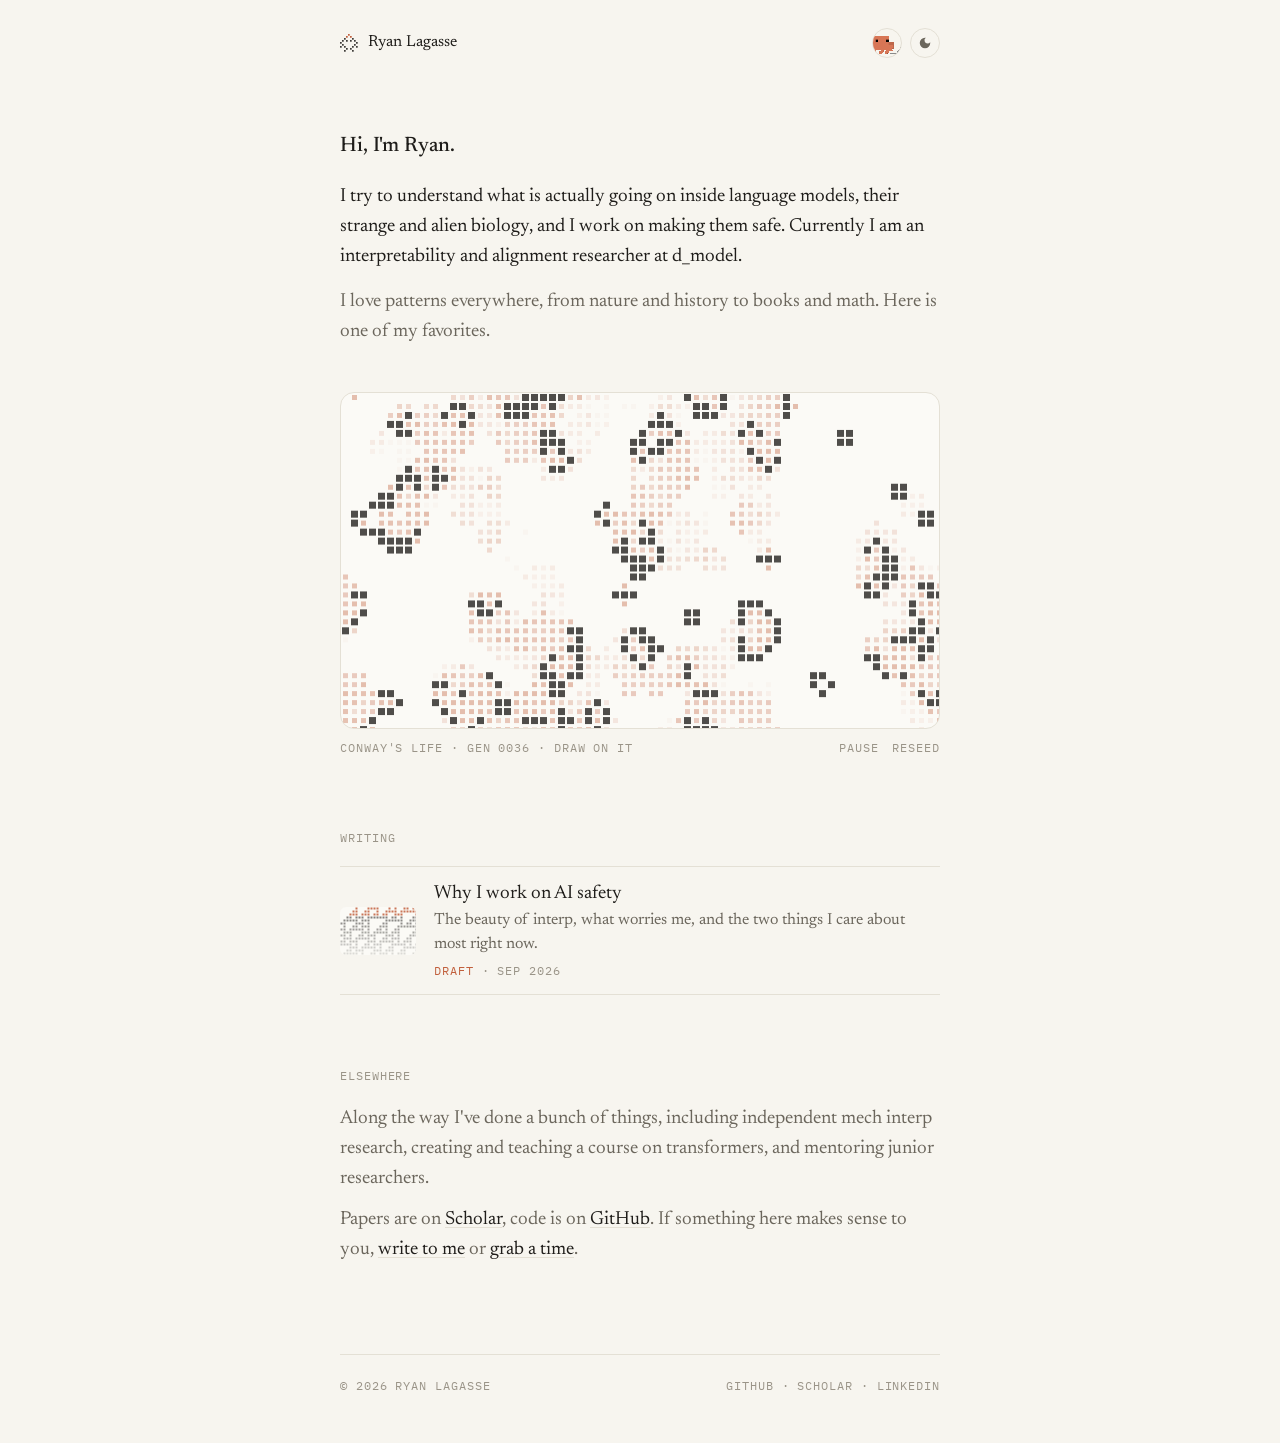
==== commit 3601b74b: "Quieter redesign: cellular-automaton visuals, fewer words, writing section Replace the map-inspired " ====
--- a/index.html
+++ b/index.html
@@ -1,635 +1,109 @@
 <!DOCTYPE html>
 <html lang="en">
 <head>
-    <meta charset="UTF-8">
-    <meta name="viewport" content="width=device-width, initial-scale=1.0">
-    <title>Ryan Lagasse</title>
-    <meta name="description" content="Ryan Lagasse: interpretability and safety research at d_model. Mechanistic understanding, autointerpretability, and negative alignment taxes.">
-    <link rel="preconnect" href="https://fonts.googleapis.com">
-    <link rel="preconnect" href="https://fonts.gstatic.com" crossorigin>
-    <link href="https://fonts.googleapis.com/css2?family=Fraunces:opsz,wght@9..144,300;9..144,400;9..144,500&family=Inter:wght@400;500;600&display=swap" rel="stylesheet">
-    <style>
-        * { margin: 0; padding: 0; box-sizing: border-box; }
+  <meta charset="UTF-8">
+  <meta name="viewport" content="width=device-width, initial-scale=1.0">
+  <title>Ryan Lagasse</title>
+  <meta name="description" content="Ryan Lagasse. I try to understand what is going on inside language models, and I work on making them safe.">
+  <script>try { const t = localStorage.getItem('theme'); if (t) document.documentElement.dataset.theme = t; } catch (e) {}</script>
+  <link rel="preconnect" href="https://fonts.googleapis.com">
+  <link rel="preconnect" href="https://fonts.gstatic.com" crossorigin>
+  <link href="https://fonts.googleapis.com/css2?family=Newsreader:ital,opsz,wght@0,6..72,300..600;1,6..72,300..500&family=IBM+Plex+Mono:wght@400;500&display=swap" rel="stylesheet">
+  <link rel="stylesheet" href="assets/site.css">
+  <style>
+    .hello { margin-top: 72px; }
+    .hello h1 { font-size: 21px; font-weight: 500; letter-spacing: -0.005em; margin-bottom: 18px; }
+    .hello p { color: var(--ink); margin-bottom: 14px; }
+    .hello p.soft { color: var(--sub); }
 
-        :root {
-            --cream: #f3f1e8;
-            --cream-2: #faf9f3;
-            --card: #fbfaf5;
-            --line: #dcd7c8;
-            --line-soft: #e8e4d8;
-            --ink: #23201b;
-            --sub: #5c584f;
-            --dim: #8a857a;
-            --pink: #d4537e;
-            --pink-bg: #f6e2e9;
-            --green: #1d9e75;
-            --green-bg: #dcefe6;
-            --violet: #7f77dd;
-            --violet-bg: #e6e3f6;
-            --blue: #2f6fb0;
-            --blue-bg: #dde7f3;
-            --orange: #d0761c;
-            --orange-bg: #f6e3cf;
-            --gold: #b0872e;
-            --gold-bg: #f5e9c8;
-            --mono: ui-monospace, "SF Mono", Menlo, Consolas, "Courier New", monospace;
-        }
+    /* the one big visual */
+    .window { margin: 44px 0 0; }
+    .window .frame {
+      position: relative; border: 1px solid var(--rule); border-radius: 14px; overflow: hidden;
+      background: var(--paper-2); aspect-ratio: 16 / 9;
+    }
+    #life { position: absolute; inset: 0; width: 100%; height: 100%; display: block; cursor: crosshair; touch-action: none; }
+    .window .under { display: flex; justify-content: space-between; align-items: center; margin-top: 10px; gap: 12px; }
+    .window .under button {
+      font: inherit; background: none; border: 0; color: var(--dim); cursor: pointer; padding: 0; margin-left: 14px;
+      text-transform: uppercase; letter-spacing: 0.08em;
+    }
+    .window .under button:hover { color: var(--accent); }
+    .window .under > span:last-child { white-space: nowrap; }
+    @media (max-width: 520px) { .window .under .hint { display: none; } }
 
-        html { scroll-behavior: smooth; }
+    section.block { margin-top: 72px; }
+    section.block > .label { display: block; margin-bottom: 18px; }
 
-        body {
-            font-family: Inter, system-ui, -apple-system, sans-serif;
-            background: var(--cream);
-            color: var(--ink);
-            font-size: 16px;
-            line-height: 1.65;
-            -webkit-font-smoothing: antialiased;
-            position: relative;
-        }
+    /* writing list */
+    .posts { list-style: none; }
+    .post a {
+      display: grid; grid-template-columns: 76px 1fr; gap: 18px; align-items: center;
+      text-decoration: none; padding: 14px 0; border-top: 1px solid var(--rule);
+    }
+    .post:last-child a { border-bottom: 1px solid var(--rule); }
+    .post canvas { width: 76px; height: 48px; display: block; border-radius: 6px; background: var(--paper-2); }
+    .post .t { font-size: 19px; line-height: 1.35; }
+    .post .d { color: var(--sub); font-size: 16px; line-height: 1.45; margin-top: 3px; }
+    .post .m { margin-top: 6px; }
+    .post a:hover .t { color: var(--accent); }
+    .draft { color: var(--accent); }
 
-        h1, h2, h3 { font-family: Fraunces, Georgia, serif; font-weight: 300; letter-spacing: -0.01em; }
-        a { color: inherit; }
-
-        /* ---- background texture: Game of Life ---- */
-        #life-background {
-            position: fixed;
-            inset: 0;
-            width: 100%;
-            height: 100%;
-            z-index: 0;
-            pointer-events: none;
-            opacity: 0.035;
-        }
-        .page { position: relative; z-index: 1; }
-
-        /* ---- nav ---- */
-        header.top {
-            position: sticky;
-            top: 0;
-            z-index: 20;
-            display: flex;
-            align-items: center;
-            gap: 20px;
-            padding: 12px 28px;
-            background: rgba(250, 249, 243, 0.86);
-            backdrop-filter: blur(8px);
-            border-bottom: 1px solid var(--line);
-        }
-        .wordmark {
-            font-size: 0.78rem;
-            font-weight: 700;
-            letter-spacing: 0.22em;
-            text-transform: uppercase;
-            text-decoration: none;
-            white-space: nowrap;
-        }
-        .wordmark b { color: var(--pink); font-weight: 700; }
-        nav.top-nav { margin-left: auto; display: flex; gap: 4px; flex-wrap: wrap; }
-        nav.top-nav a {
-            text-decoration: none;
-            font-size: 0.86rem;
-            font-weight: 500;
-            padding: 6px 13px;
-            border-radius: 999px;
-            transition: all .15s;
-        }
-        nav.top-nav a:hover { color: var(--pink); background: var(--pink-bg); }
-
-        main { max-width: 1040px; margin: 0 auto; padding: 0 28px 72px; }
-        section { padding: 64px 0; border-top: 1px solid var(--line); }
-        section:first-of-type { border-top: 0; }
-
-        /* ---- hero ---- */
-        .hero {
-            display: grid;
-            grid-template-columns: 1.05fr 0.95fr;
-            gap: 32px;
-            align-items: center;
-            padding: 56px 0 48px;
-            position: relative;
-        }
-        .hero::before {
-            content: "";
-            position: absolute;
-            inset: 0 -28px;
-            background-image: radial-gradient(var(--line) 1px, transparent 1.2px);
-            background-size: 22px 22px;
-            -webkit-mask-image: radial-gradient(70% 80% at 60% 50%, #000 30%, transparent 100%);
-            mask-image: radial-gradient(70% 80% at 60% 50%, #000 30%, transparent 100%);
-            opacity: 0.7;
-            pointer-events: none;
-        }
-        .hero > * { position: relative; }
-        .eyebrow {
-            font-family: var(--mono);
-            font-size: 0.72rem;
-            letter-spacing: 0.08em;
-            text-transform: uppercase;
-            color: var(--dim);
-            margin-bottom: 14px;
-        }
-        .eyebrow i { display: inline-block; width: 8px; height: 8px; border-radius: 50%; background: var(--pink); margin-right: 8px; vertical-align: 1px; }
-        .hero h1 { font-size: 2.75rem; line-height: 1.08; margin-bottom: 14px; }
-        .hero .lede { font-size: 1.05rem; color: var(--sub); max-width: 480px; }
-        .hero .lede strong { color: var(--ink); font-weight: 500; }
-        .pills { display: flex; flex-wrap: wrap; gap: 8px; margin-top: 24px; }
-        .pill {
-            display: inline-flex;
-            align-items: center;
-            gap: 7px;
-            border: 1px solid var(--line);
-            background: rgba(255, 255, 255, 0.45);
-            border-radius: 999px;
-            padding: 8px 16px;
-            font-size: 0.84rem;
-            font-weight: 500;
-            text-decoration: none;
-            transition: all .18s;
-        }
-        .pill:hover { border-color: var(--pink); color: var(--pink); transform: translateY(-1px); }
-        .pill.primary { background: var(--pink); border-color: var(--pink); color: #fff; }
-        .pill.primary:hover { background: #c4466f; color: #fff; }
-        .pill svg { width: 15px; height: 15px; fill: currentColor; }
-
-        .knot-wrap { aspect-ratio: 1 / 1; max-height: 420px; width: 100%; position: relative; }
-        #knot { position: absolute; inset: 0; width: 100%; height: 100%; display: block; }
-        .knot-caption {
-            position: absolute;
-            right: 6px;
-            bottom: 0;
-            font-family: var(--mono);
-            font-size: 0.66rem;
-            letter-spacing: 0.06em;
-            text-transform: uppercase;
-            color: var(--dim);
-        }
-
-        /* ---- roles ---- */
-        .roles { display: flex; flex-wrap: wrap; gap: 8px; margin-top: 28px; }
-        .chip {
-            font-size: 0.78rem;
-            padding: 5px 11px;
-            border-radius: 999px;
-            border: 1px solid var(--line);
-            background: var(--cream-2);
-            color: var(--sub);
-        }
-        .chip b { color: var(--ink); font-weight: 500; }
-
-        /* ---- section headings ---- */
-        .sec-head { display: flex; align-items: baseline; gap: 16px; margin-bottom: 8px; }
-        .sec-head h2 { font-size: 1.7rem; }
-        .sec-head .count { font-family: var(--mono); font-size: 0.72rem; color: var(--dim); letter-spacing: 0.06em; }
-        .sec-sub { color: var(--sub); max-width: 640px; }
-
-        /* ---- research cards ---- */
-        .cards { display: grid; grid-template-columns: repeat(3, 1fr); gap: 18px; margin-top: 30px; }
-        .card {
-            border: 1px solid var(--line);
-            background: var(--card);
-            border-radius: 16px;
-            overflow: hidden;
-            display: flex;
-            flex-direction: column;
-            transition: border-color .18s, transform .18s;
-        }
-        .card:hover { border-color: var(--dim); transform: translateY(-2px); }
-        .tile { width: 100%; aspect-ratio: 16 / 9; display: block; background: var(--cream-2); border-bottom: 1px solid var(--line-soft); }
-        .card .body { padding: 18px 20px 20px; }
-        .card h3 { font-size: 1.22rem; font-weight: 400; margin-bottom: 6px; }
-        .card p { font-size: 0.9rem; color: var(--sub); }
-        .card p a { color: var(--ink); text-decoration: underline; text-decoration-color: var(--line); text-underline-offset: 3px; }
-        .card p a:hover { text-decoration-color: var(--pink); color: var(--pink); }
-        .tag {
-            display: inline-block;
-            font-family: var(--mono);
-            font-size: 0.66rem;
-            letter-spacing: 0.06em;
-            text-transform: uppercase;
-            padding: 2px 8px;
-            border-radius: 8px;
-            margin-bottom: 10px;
-        }
-        .tag.green { color: #1a6e54; background: var(--green-bg); }
-        .tag.violet { color: #4f4796; background: var(--violet-bg); }
-        .tag.pink { color: #a03b64; background: var(--pink-bg); }
-        .tag.blue { color: #27568a; background: var(--blue-bg); }
-        .tag.gold { color: #7a5d1a; background: var(--gold-bg); }
-        .tag.orange { color: #9c5613; background: var(--orange-bg); }
-
-        .focus {
-            margin-top: 34px;
-            padding: 22px 26px;
-            border-left: 2px solid var(--pink);
-            background: rgba(255, 255, 255, 0.35);
-            border-radius: 0 14px 14px 0;
-            font-family: Fraunces, Georgia, serif;
-            font-size: 1.15rem;
-            font-weight: 300;
-            line-height: 1.6;
-            max-width: 820px;
-        }
-        .focus strong { font-weight: 500; }
-        .focus a { color: var(--pink); text-decoration: none; border-bottom: 1px solid var(--pink-bg); }
-        .focus a:hover { border-bottom-color: var(--pink); }
-
-        /* ---- highlights ---- */
-        .legend { display: flex; flex-wrap: wrap; gap: 14px; margin: 18px 0 22px; font-size: 0.78rem; color: var(--sub); }
-        .legend i { display: inline-block; width: 9px; height: 9px; border-radius: 50%; margin-right: 6px; vertical-align: 0; }
-        .year-block { display: grid; grid-template-columns: 72px 1fr; gap: 14px; padding: 14px 0; border-top: 1px solid var(--line-soft); }
-        .year-block:first-of-type { border-top: 0; }
-        .year { font-family: Fraunces, Georgia, serif; font-size: 1.6rem; font-weight: 300; color: var(--dim); line-height: 1.1; padding-top: 6px; }
-        .rows { display: grid; gap: 2px; }
-        .row {
-            display: grid;
-            grid-template-columns: 12px 56px 1fr auto;
-            gap: 12px;
-            align-items: start;
-            padding: 8px 12px;
-            border-radius: 10px;
-            transition: background .12s;
-        }
-        .row:hover { background: rgba(255, 255, 255, 0.5); }
-        .row .dot { width: 9px; height: 9px; border-radius: 50%; margin-top: 8px; }
-        .row .when { font-family: var(--mono); font-size: 0.72rem; color: var(--dim); padding-top: 5px; letter-spacing: 0.02em; }
-        .row .what { font-size: 0.93rem; }
-        .row .tag { margin: 3px 0 0; }
-        .dot.paper { background: var(--green); }
-        .dot.role { background: var(--pink); }
-        .dot.award { background: var(--gold); }
-        .dot.teaching { background: var(--violet); }
-        .dot.demo { background: var(--blue); }
-        .note { font-size: 0.8rem; color: var(--dim); margin-top: 18px; }
-        .note a { color: var(--sub); }
-
-        /* ---- footer ---- */
-        footer {
-            border-top: 1px solid var(--line);
-            padding: 36px 0 0;
-            display: flex;
-            justify-content: space-between;
-            flex-wrap: wrap;
-            gap: 12px;
-            font-size: 0.82rem;
-            color: var(--dim);
-        }
-        footer .links { display: flex; gap: 16px; flex-wrap: wrap; }
-        footer a { color: var(--sub); text-decoration: none; border-bottom: 1px solid var(--line); }
-        footer a:hover { color: var(--pink); border-color: var(--pink); }
-
-        @media (max-width: 860px) {
-            .hero { grid-template-columns: 1fr; gap: 12px; padding-top: 36px; }
-            .knot-wrap { max-height: 300px; order: -1; }
-            .cards { grid-template-columns: 1fr; }
-            .hero h1 { font-size: 2.3rem; }
-            .row { grid-template-columns: 12px 1fr; }
-            .row .when { grid-column: 2; padding-top: 0; }
-            .row .what { grid-column: 2; }
-            .row .tag { grid-column: 2; }
-            .year-block { grid-template-columns: 1fr; gap: 6px; }
-            .year { font-size: 1.3rem; }
-            header.top { padding: 10px 16px; gap: 10px; }
-            nav.top-nav a { font-size: 0.8rem; padding: 5px 9px; }
-            .wordmark { font-size: 0.7rem; letter-spacing: 0.16em; }
-            main { padding: 0 16px 56px; }
-            section { padding: 48px 0; }
-        }
-        @media (prefers-reduced-motion: reduce) {
-            html { scroll-behavior: auto; }
-            .card:hover, .pill:hover { transform: none; }
-        }
-    </style>
+    .elsewhere p { color: var(--sub); margin-bottom: 10px; }
+    .elsewhere p a { color: var(--ink); }
+  </style>
 </head>
 <body>
-<canvas id="life-background" aria-hidden="true"></canvas>
+<div class="wrap">
+  <header class="bar">
+    <a class="mark" href="./"><canvas aria-hidden="true"></canvas>Ryan Lagasse</a>
+    <span class="bar-r"><button class="crab-btn" type="button" data-crabs="assets/crabs/" aria-label="Release the crabs" title="release the crabs"><img src="assets/crabs/code.gif" width="80" height="80" alt=""></button><button class="theme" type="button" aria-label="Toggle dark mode"><svg viewBox="0 0 24 24"><path d="M12 3a9 9 0 1 0 9 9c0-.46-.04-.92-.1-1.36a5.4 5.4 0 0 1-4.4 2.26 5.4 5.4 0 0 1-3.14-9.8C12.92 3.04 12.46 3 12 3z"/></svg></button></span>
+  </header>
 
-<div class="page">
-<header class="top">
-    <a class="wordmark" href="#top">Ryan <b>·</b> Lagasse</a>
-    <nav class="top-nav">
-        <a href="#research">Research</a>
-        <a href="#highlights">Highlights</a>
-        <a href="#contact">Contact</a>
-    </nav>
-</header>
-
-<main id="top">
-    <section class="hero">
-        <div>
-            <div class="eyebrow"><i></i>Interpretability &amp; safety research</div>
-            <h1>Ryan Lagasse</h1>
-            <p class="lede">
-                AI/ML research scientist. I work on <strong>understanding models mechanistically</strong>:
-                finding the structure inside them, scaling that understanding without a human in the loop,
-                and making safety something that pays for itself.
-            </p>
-            <div class="pills">
-                <a class="pill primary" href="https://cal.com/ryan-lagasse" target="_blank" rel="noopener">
-                    <svg viewBox="0 0 24 24"><path d="M7 2v2H5a2 2 0 0 0-2 2v14a2 2 0 0 0 2 2h14a2 2 0 0 0 2-2V6a2 2 0 0 0-2-2h-2V2h-2v2H9V2H7zm-2 8h14v10H5V10z"/></svg>
-                    Book a meeting
-                </a>
-                <a class="pill" href="https://github.com/RyanLagasse" target="_blank" rel="noopener">
-                    <svg viewBox="0 0 24 24"><path d="M12 0c-6.626 0-12 5.373-12 12 0 5.302 3.438 9.8 8.207 11.387.599.111.793-.261.793-.577v-2.234c-3.338.726-4.033-1.416-4.033-1.416-.546-1.387-1.333-1.756-1.333-1.756-1.089-.745.083-.729.083-.729 1.205.084 1.839 1.237 1.839 1.237 1.07 1.834 2.807 1.304 3.492.997.107-.775.418-1.305.762-1.604-2.665-.305-5.467-1.334-5.467-5.931 0-1.311.469-2.381 1.236-3.221-.124-.303-.535-1.524.117-3.176 0 0 1.008-.322 3.301 1.23.957-.266 1.983-.399 3.003-.404 1.02.005 2.047.138 3.006.404 2.291-1.552 3.297-1.23 3.297-1.23.653 1.653.242 2.874.118 3.176.77.84 1.235 1.911 1.235 3.221 0 4.609-2.807 5.624-5.479 5.921.43.372.823 1.102.823 2.222v3.293c0 .319.192.694.801.576 4.765-1.589 8.199-6.086 8.199-11.386 0-6.627-5.373-12-12-12z"/></svg>
-                    GitHub
-                </a>
-                <a class="pill" href="https://scholar.google.com/citations?user=QK2Md6wAAAAJ&hl=en" target="_blank" rel="noopener">
-                    <svg viewBox="0 0 24 24"><path d="M12 3 1 8l11 5 9-4.09V17h2V8L12 3zM3.27 8.94 12 13l8.73-4.06L12 4.94 3.27 8.94zM11 14.97v3.51l1 .5 1-.5v-3.51L12 16l-1-1.03z"/></svg>
-                    Scholar
-                </a>
-                <a class="pill" href="https://www.linkedin.com/in/lagasse-ryan/" target="_blank" rel="noopener">
-                    <svg viewBox="0 0 24 24"><path d="M20.447 20.452h-3.554v-5.569c0-1.328-.027-3.037-1.852-3.037-1.853 0-2.136 1.445-2.136 2.939v5.667H9.351V9h3.414v1.561h.046c.477-.9 1.637-1.85 3.37-1.85 3.601 0 4.267 2.37 4.267 5.455v6.286zM5.337 7.433c-1.144 0-2.063-.926-2.063-2.065 0-1.138.92-2.063 2.063-2.063 1.14 0 2.064.925 2.064 2.063 0 1.139-.925 2.065-2.064 2.065zm1.782 13.019H3.555V9h3.564v11.452zM22.225 0H1.771C.792 0 0 .774 0 1.729v20.542C0 23.227.792 24 1.771 24h20.451C23.2 24 24 23.227 24 22.271V1.729C24 .774 23.2 0 22.222 0h.003z"/></svg>
-                    LinkedIn
-                </a>
-                <a class="pill" href="mailto:ryanplagasse@gmail.com">
-                    <svg viewBox="0 0 24 24"><path d="M0 3v18h24v-18h-24zm6.623 7.929l-4.623 5.712v-9.458l4.623 3.746zm-4.141-5.929h19.035l-9.517 7.713-9.518-7.713zm5.694 7.188l3.824 3.099 3.83-3.104 5.612 6.817h-18.779l5.513-6.812zm9.208-1.264l4.616-3.741v9.348l-4.616-5.607z"/></svg>
-                    Email
-                </a>
-            </div>
-            <div class="roles">
-                <span class="chip"><b>Interp &amp; Safety Research</b> · d_model</span>
-                <span class="chip"><b>Head of Research</b> · Algoverse AI Research</span>
-                <span class="chip">SPAR Fellow</span>
-                <span class="chip">Berkeley AI Policy Fellow</span>
-                <span class="chip">BlueDot Fellow</span>
-            </div>
-        </div>
-        <div class="knot-wrap">
-            <canvas id="knot" aria-hidden="true"></canvas>
-            <span class="knot-caption">a curve, depth-coloured</span>
-        </div>
+  <main>
+    <section class="hello">
+      <h1>Hi, I'm Ryan.</h1>
+      <p>I try to understand what is actually going on inside language models, their strange and alien biology, and I work on making them safe. Currently I am an interpretability and alignment researcher at d_model.</p>
+      <p class="soft">I love patterns everywhere, from nature and history to books and math. Here is one of my favorites.</p>
     </section>
 
-    <section id="research">
-        <div class="sec-head"><h2>What I work on</h2><span class="count">3 threads</span></div>
-        <p class="sec-sub">Three questions I keep coming back to, from the object being studied to the incentive that decides whether anyone adopts the answer.</p>
+    <figure class="window">
+      <div class="frame"><canvas id="life" aria-label="Conway's Game of Life. Click or drag to add cells."></canvas></div>
+      <figcaption class="under label">
+        <span>Conway's life · gen <span id="life-gen">0000</span><span class="hint"> · draw on it</span></span>
+        <span><button id="life-pause" type="button">pause</button><button id="life-reset" type="button">reseed</button></span>
+      </figcaption>
+    </figure>
 
-        <div class="cards">
-            <a class="card" href="#highlights" style="text-decoration:none">
-                <canvas class="tile" data-tile="graph" aria-hidden="true"></canvas>
-                <div class="body">
-                    <span class="tag green">mechanistic</span>
-                    <h3>What is the structure?</h3>
-                    <p>Not just observing that a model works, but knowing why. Circuits, neurons, and the geometry of the features they compute.</p>
-                </div>
-            </a>
-            <a class="card" href="#highlights" style="text-decoration:none">
-                <canvas class="tile" data-tile="grid" aria-hidden="true"></canvas>
-                <div class="body">
-                    <span class="tag violet">autointerp</span>
-                    <h3>Does it scale?</h3>
-                    <p>Understanding models from the inside without a human in the loop for every feature. Approaches that get cheaper as models get bigger.</p>
-                </div>
-            </a>
-            <a class="card" href="https://www.lesswrong.com/posts/xhLopzaJHtdkz9siQ/the-case-for-a-negative-alignment-tax" target="_blank" rel="noopener" style="text-decoration:none">
-                <canvas class="tile" data-tile="curves" aria-hidden="true"></canvas>
-                <div class="body">
-                    <span class="tag pink">theory of change</span>
-                    <h3>Does it pay for itself?</h3>
-                    <p>Negative alignment taxes: safety properties that make a system more capable, not less, so labs adopt them because they work.</p>
-                </div>
-            </a>
-        </div>
-
-        <p class="focus">
-            My north star is to <strong>help AGI go well</strong>. I think the most direct path runs through
-            <a href="https://www.lesswrong.com/posts/xhLopzaJHtdkz9siQ/the-case-for-a-negative-alignment-tax" target="_blank" rel="noopener">negative alignment taxes</a>:
-            safety that labs adopt because it works, not out of goodwill. Mechanistic understanding that scales is how we get there.
-        </p>
+    <section class="block" id="writing">
+      <span class="label">Writing</span>
+      <ul class="posts">
+        <li class="post">
+          <a href="writing/why-i-work-on-ai-safety.html">
+            <canvas data-ca="auto" data-seed="why-i-work-on-ai-safety" data-cell="3" aria-hidden="true"></canvas>
+            <div>
+              <div class="t">Why I work on AI safety</div>
+              <div class="d">The beauty of interp, what worries me, and the two things I care about most right now.</div>
+              <div class="m label"><span class="draft">draft</span> · Sep 2026</div>
+            </div>
+          </a>
+        </li>
+      </ul>
     </section>
 
-    <section id="highlights">
-        <div class="sec-head"><h2>Highlights</h2><span class="count">2023 → 2025</span></div>
-        <p class="sec-sub">Papers, roles, and the occasional hackathon. Colour is the kind of thing it was.</p>
-        <div class="legend">
-            <span><i style="background:var(--green)"></i>paper</span>
-            <span><i style="background:var(--pink)"></i>role</span>
-            <span><i style="background:var(--gold)"></i>award</span>
-            <span><i style="background:var(--blue)"></i>demo</span>
-            <span><i style="background:var(--violet)"></i>teaching</span>
-        </div>
+    <section class="block elsewhere">
+      <span class="label">Elsewhere</span>
+      <p>Along the way I've done a bunch of things, including independent mech interp research, creating and teaching a course on transformers, and mentoring junior researchers.</p>
+      <p>Papers are on <a href="https://scholar.google.com/citations?user=QK2Md6wAAAAJ&hl=en" target="_blank" rel="noopener">Scholar</a>, code is on <a href="https://github.com/RyanLagasse" target="_blank" rel="noopener">GitHub</a>. If something here makes sense to you, <a href="mailto:ryanplagasse@gmail.com">write to me</a> or <a href="https://cal.com/ryan-lagasse" target="_blank" rel="noopener">grab a time</a>.</p>
+    </section>
+  </main>
 
-        <div class="year-block">
-            <div class="year">2025</div>
-            <div class="rows">
-                <div class="row"><span class="dot role"></span><span class="when">Dec</span><span class="what">AI/ML Research Scientist; founding member of the Future AI Research Team</span><span class="tag pink">role</span></div>
-                <div class="row"><span class="dot paper"></span><span class="when">Dec</span><span class="what">“Alignment-Constrained Pruning LLMs” accepted to DAI @ AAAI 2026</span><span class="tag green">paper</span></div>
-                <div class="row"><span class="dot paper"></span><span class="when">Sep</span><span class="what">“A Few Bad Neurons: Isolating and Surgically Correcting Sycophancy” accepted to CogInterp @ NeurIPS 2025</span><span class="tag green">paper</span></div>
-                <div class="row"><span class="dot paper"></span><span class="when">Sep</span><span class="what">“Circuit Discovery via Hybrid Attribution-Pruning Framework” accepted to MechInterp @ NeurIPS 2025</span><span class="tag green">paper</span></div>
-                <div class="row"><span class="dot paper"></span><span class="when">Sep</span><span class="what">“Active Inference Control: Steering, Not Just Scaling, Language Model Reasoning” accepted to Efficient Reasoning @ NeurIPS 2025</span><span class="tag green">paper</span></div>
-                <div class="row"><span class="dot paper"></span><span class="when">Aug</span><span class="what">“HalluTree: Explainable Multi-Hop Hallucination Detection” accepted to NewSumm @ EMNLP 2025</span><span class="tag green">paper</span></div>
-                <div class="row"><span class="dot role"></span><span class="when">Jul</span><span class="what">Promoted to Director at Algoverse AI Research</span><span class="tag pink">role</span></div>
-                <div class="row"><span class="dot paper"></span><span class="when">Jun</span><span class="what">“Iterative RAG with Semantic Entropy” accepted to VecDB @ ICML 2025</span><span class="tag green">paper</span></div>
-                <div class="row"><span class="dot role"></span><span class="when">May</span><span class="what">Joined Lockheed Martin AI Center full-time as AI/ML Research Engineer</span><span class="tag pink">role</span></div>
-                <div class="row"><span class="dot award"></span><span class="when">Apr</span><span class="what">Won track at Yale Quantum Hackathon</span><span class="tag gold">award</span></div>
-                <div class="row"><span class="dot award"></span><span class="when">Jan</span><span class="what">Selected as Berkeley AI Policy Fellow</span><span class="tag gold">award</span></div>
-                <div class="row"><span class="dot paper"></span><span class="when">Jan</span><span class="what">“Hybrid Quantum Algorithms for N-Body Simulations” accepted as an oral presentation at QCNC 2025</span><span class="tag green">paper</span></div>
-            </div>
-        </div>
-        <div class="year-block">
-            <div class="year">2024</div>
-            <div class="rows">
-                <div class="row"><span class="dot demo"></span><span class="when">Sep</span><span class="what">Led research for an autonomous UAV-UGV teaming demo at EDGE24 (100% field success rate)</span><span class="tag blue">demo</span></div>
-            </div>
-        </div>
-        <div class="year-block">
-            <div class="year">2023</div>
-            <div class="rows">
-                <div class="row"><span class="dot teaching"></span><span class="when">Dec</span><span class="what">Created and taught UConn’s “Intro to Transformers” course (CSE 4095)</span><span class="tag violet">teaching</span></div>
-            </div>
-        </div>
-
-        <p class="note">Last refreshed Dec 2025. For anything newer, <a href="https://scholar.google.com/citations?user=QK2Md6wAAAAJ&hl=en" target="_blank" rel="noopener">Scholar</a> and <a href="https://www.linkedin.com/in/lagasse-ryan/" target="_blank" rel="noopener">LinkedIn</a> are current.</p>
-    </section>
-
-    <footer id="contact">
-        <span>© 2026 Ryan Lagasse</span>
-        <span class="links">
-            <a href="mailto:ryanplagasse@gmail.com">ryanplagasse@gmail.com</a>
-            <a href="https://cal.com/ryan-lagasse" target="_blank" rel="noopener">cal.com</a>
-            <a href="https://github.com/RyanLagasse" target="_blank" rel="noopener">github</a>
-        </span>
-    </footer>
-</main>
+  <footer class="foot">
+    <span class="label">© 2026 Ryan Lagasse</span>
+    <span class="label"><a href="https://github.com/RyanLagasse" target="_blank" rel="noopener">github</a> · <a href="https://scholar.google.com/citations?user=QK2Md6wAAAAJ&hl=en" target="_blank" rel="noopener">scholar</a> · <a href="https://www.linkedin.com/in/lagasse-ryan/" target="_blank" rel="noopener">linkedin</a></span>
+  </footer>
 </div>
-
-<script>
-(() => {
-    const reduced = window.matchMedia('(prefers-reduced-motion: reduce)').matches;
-    const PINK = [212, 83, 126], GREEN = [29, 158, 117], VIOLET = [127, 119, 221], BLUE = [47, 111, 176], LINE = '#dcd7c8';
-    const mix = (a, b, t) => a.map((v, i) => Math.round(v + (b[i] - v) * t));
-    const rgba = (c, a) => `rgba(${c[0]},${c[1]},${c[2]},${a})`;
-
-    // Size a canvas to its CSS box at device pixel ratio. Returns [ctx, w, h].
-    const fit = (c) => {
-        const dpr = Math.min(window.devicePixelRatio || 1, 2);
-        const w = c.clientWidth, h = c.clientHeight;
-        c.width = Math.max(1, Math.round(w * dpr));
-        c.height = Math.max(1, Math.round(h * dpr));
-        const x = c.getContext('2d');
-        x.setTransform(dpr, 0, 0, dpr, 0, 0);
-        return [x, w, h];
-    };
-
-    /* ---------- hero: 3D Lissajous knot, depth-coloured ---------- */
-    (() => {
-        const c = document.getElementById('knot');
-        if (!c) return;
-        const N = 1600, TAU = Math.PI * 2;
-        const a = 3, b = 4, cc = 5, phase = Math.PI / 3, tilt = 0.55;
-        const ct = Math.cos(tilt), st = Math.sin(tilt);
-        let yaw = 0.3, ctx, W, H;
-        const size = () => { [ctx, W, H] = fit(c); };
-        const frame = () => {
-            ctx.clearRect(0, 0, W, H);
-            const cx = W * 0.5, cy = H * 0.5, sc = Math.min(W, H) * 0.4;
-            const cw = Math.cos(yaw), sw = Math.sin(yaw);
-            ctx.lineWidth = 1.7; ctx.lineCap = 'round';
-            let prev = null;
-            for (let i = 0; i <= N; i++) {
-                const t = i / N * TAU;
-                const X = Math.sin(a * t + phase), Y = Math.sin(b * t), Z = Math.sin(cc * t);
-                const x1 = X * cw - Z * sw, z1 = X * sw + Z * cw;
-                const y2 = Y * ct - z1 * st, z2 = Y * st + z1 * ct;
-                const sx = cx + x1 * sc, sy = cy - y2 * sc;
-                const d = Math.max(0, Math.min(1, (z2 + 1.3) / 2.6));
-                if (prev) {
-                    const col = d < 0.5 ? mix(PINK, VIOLET, d * 2) : mix(VIOLET, GREEN, (d - 0.5) * 2);
-                    ctx.strokeStyle = rgba(col, 0.25 + 0.6 * d);
-                    ctx.beginPath(); ctx.moveTo(prev[0], prev[1]); ctx.lineTo(sx, sy); ctx.stroke();
-                }
-                prev = [sx, sy];
-            }
-        };
-        size(); frame();
-        window.addEventListener('resize', () => { size(); frame(); });
-        if (!reduced) (function loop() { yaw += 0.005; frame(); requestAnimationFrame(loop); })();
-    })();
-
-    /* ---------- research tiles ---------- */
-    const tiles = {
-        // clustered node graph: mechanistic structure
-        graph(c) {
-            const [x, W, H] = fit(c);
-            const rand = mulberry(7);
-            const groups = [
-                { col: GREEN, n: 7, cx: .28, cy: .5 }, { col: VIOLET, n: 5, cx: .58, cy: .32 },
-                { col: PINK, n: 6, cx: .74, cy: .68 }, { col: BLUE, n: 5, cx: .48, cy: .74 }
-            ];
-            const pts = [];
-            groups.forEach(g => { for (let i = 0; i < g.n; i++) {
-                const a = rand() * 6.28, r = Math.pow(rand(), 0.6) * Math.min(W, H) * 0.24;
-                pts.push({ x: g.cx * W + Math.cos(a) * r, y: g.cy * H + Math.sin(a) * r, g, r: 2.5 + rand() * 3.5 });
-            }});
-            x.clearRect(0, 0, W, H);
-            for (let i = 0; i < pts.length; i++) for (let j = i + 1; j < pts.length; j++) {
-                const p = pts[i], q = pts[j], d = Math.hypot(p.x - q.x, p.y - q.y), near = p.g === q.g ? 80 : 55;
-                if (d < near) {
-                    x.strokeStyle = p.g === q.g ? rgba(p.g.col, 0.35 * (1 - d / near)) : rgba([154, 154, 144], 0.15 * (1 - d / near));
-                    x.lineWidth = p.g === q.g ? 1 : 0.7;
-                    x.beginPath(); x.moveTo(p.x, p.y); x.lineTo(q.x, q.y); x.stroke();
-                }
-            }
-            pts.forEach(p => { x.beginPath(); x.arc(p.x, p.y, p.r, 0, 6.29); x.fillStyle = rgba(p.g.col, 1); x.fill(); x.lineWidth = 1.2; x.strokeStyle = '#faf9f3'; x.stroke(); });
-        },
-        // activation grid that slowly breathes: autointerp at scale
-        grid(c) {
-            let ctx, W, H, t = 0;
-            const rand = mulberry(3);
-            const cols = 22, rows = 12;
-            const seeds = Array.from({ length: cols * rows }, () => rand() * 6.28);
-            const draw = () => {
-                ctx.clearRect(0, 0, W, H);
-                const cw = W / cols, ch = H / rows;
-                for (let r = 0; r < rows; r++) for (let k = 0; k < cols; k++) {
-                    const s = seeds[r * cols + k];
-                    const v = 0.5 + 0.5 * Math.sin(s + t + k * 0.35 - r * 0.2);
-                    const on = v > 0.8;
-                    ctx.fillStyle = on ? rgba(VIOLET, 0.2 + 0.7 * (v - 0.8) / 0.2) : rgba([220, 215, 200], 0.4);
-                    const pad = on ? 1.5 : 3;
-                    ctx.fillRect(k * cw + pad, r * ch + pad, cw - pad * 2, ch - pad * 2);
-                }
-            };
-            const size = () => { [ctx, W, H] = fit(c); draw(); };
-            size(); window.addEventListener('resize', size);
-            if (!reduced) (function loop() { t += 0.012; draw(); requestAnimationFrame(loop); })();
-        },
-        // two curves rising together: capability and safety, no tax
-        curves(c) {
-            const [x, W, H] = fit(c);
-            x.clearRect(0, 0, W, H);
-            const m = 18;
-            // faint grid
-            x.strokeStyle = LINE; x.lineWidth = 1;
-            for (let i = 1; i < 5; i++) { const y = m + (H - 2 * m) * i / 5; x.beginPath(); x.moveTo(m, y); x.lineTo(W - m, y); x.stroke(); }
-            const path = (f, col, w) => {
-                x.beginPath();
-                for (let i = 0; i <= 100; i++) {
-                    const u = i / 100, px = m + u * (W - 2 * m), py = H - m - f(u) * (H - 2 * m);
-                    i ? x.lineTo(px, py) : x.moveTo(px, py);
-                }
-                x.strokeStyle = col; x.lineWidth = w; x.lineCap = 'round'; x.stroke();
-            };
-            // "tax" baseline: capability alone
-            path(u => 0.08 + 0.55 * Math.pow(u, 1.6), rgba([138, 133, 122], 0.5), 1.2);
-            // negative-tax: safety and capability together, above the baseline
-            path(u => 0.10 + 0.78 * Math.pow(u, 1.25), rgba(PINK, 0.95), 2.2);
-            path(u => 0.05 + 0.6 * Math.pow(u, 1.15) + 0.06 * Math.sin(u * 9), rgba(BLUE, 0.8), 1.6);
-            // end dots
-            const end = (f, col) => { x.beginPath(); x.arc(W - m, H - m - f(1) * (H - 2 * m), 3.5, 0, 6.29); x.fillStyle = col; x.fill(); };
-            end(u => 0.10 + 0.78, rgba(PINK, 1)); end(u => 0.05 + 0.6 + 0.06 * Math.sin(9), rgba(BLUE, 1));
-        }
-    };
-    function mulberry(seed) { let a = seed >>> 0; return () => { a = (a + 0x6D2B79F5) >>> 0; let t = a; t = Math.imul(t ^ (t >>> 15), t | 1); t ^= t + Math.imul(t ^ (t >>> 7), t | 61); return ((t ^ (t >>> 14)) >>> 0) / 4294967296; }; }
-    document.querySelectorAll('canvas[data-tile]').forEach(c => {
-        const kind = c.dataset.tile;
-        tiles[kind](c);
-        if (kind !== 'grid') window.addEventListener('resize', () => tiles[kind](c));
-    });
-
-    /* ---------- background: Game of Life ---------- */
-    (() => {
-        const canvas = document.getElementById('life-background');
-        const ctx = canvas.getContext('2d');
-        const cell = 14, stepMs = reduced ? 1400 : 120, density = 0.15;
-        let cols = 0, rows = 0, grid = [], next = [], last = 0;
-        const make = () => Array.from({ length: rows }, () => Array.from({ length: cols }, () => Math.random() < density ? 1 : 0));
-        const resize = () => {
-            const dpr = window.devicePixelRatio || 1;
-            cols = Math.ceil(window.innerWidth / cell); rows = Math.ceil(window.innerHeight / cell);
-            canvas.width = Math.ceil(window.innerWidth * dpr); canvas.height = Math.ceil(window.innerHeight * dpr);
-            canvas.style.width = window.innerWidth + 'px'; canvas.style.height = window.innerHeight + 'px';
-            ctx.setTransform(dpr, 0, 0, dpr, 0, 0);
-            grid = make(); next = make(); draw();
-        };
-        const evolve = () => {
-            for (let y = 0; y < rows; y++) for (let x = 0; x < cols; x++) {
-                let n = 0;
-                for (let dy = -1; dy <= 1; dy++) for (let dx = -1; dx <= 1; dx++) {
-                    if (dx || dy) n += grid[(y + dy + rows) % rows][(x + dx + cols) % cols];
-                }
-                next[y][x] = grid[y][x] ? (n === 2 || n === 3 ? 1 : 0) : (n === 3 ? 1 : 0);
-            }
-            [grid, next] = [next, grid];
-        };
-        const draw = () => {
-            ctx.clearRect(0, 0, window.innerWidth, window.innerHeight);
-            ctx.fillStyle = '#564130';
-            let alive = 0;
-            for (let y = 0; y < rows; y++) for (let x = 0; x < cols; x++) if (grid[y][x]) {
-                alive++;
-                ctx.fillRect(x * cell + 1, y * cell + 1, cell - 2, cell - 2);
-            }
-            if (alive < cols * rows * 0.04) grid = make();
-        };
-        const animate = (ts) => {
-            if (ts - last > stepMs) { evolve(); draw(); last = ts; }
-            requestAnimationFrame(animate);
-        };
-        window.addEventListener('resize', resize);
-        resize();
-        requestAnimationFrame(animate);
-    })();
-})();
-</script>
+<script src="assets/patterns.js"></script>
+<script src="assets/crabs.js"></script>
 </body>
 </html>
--- a/assets/site.css
+++ b/assets/site.css
@@ -0,0 +1,105 @@
+/* Ryan Lagasse: shared styles. Quiet paper, one accent, patterns do the talking. */
+:root {
+  --paper: #f7f5ef;
+  --paper-2: #fbfaf6;
+  --ink: #1f1d1a;
+  --sub: #6b665c;
+  --dim: #9a9488;
+  --rule: #e4e0d5;
+  --accent: #c15f3c;
+  --accent-soft: rgba(193, 95, 60, 0.12);
+  --cell: 31, 29, 26;
+  --trail: 193, 95, 60;
+  --serif: "Newsreader", "Iowan Old Style", Georgia, serif;
+  --mono: "IBM Plex Mono", ui-monospace, Menlo, monospace;
+  color-scheme: light;
+}
+@media (prefers-color-scheme: dark) {
+  :root:not([data-theme="light"]) {
+    --paper: #15140f; --paper-2: #1b1a15; --ink: #ebe7dc; --sub: #a39d90; --dim: #6f6a60;
+    --rule: #2c2a23; --accent: #e08a62; --accent-soft: rgba(224, 138, 98, 0.14);
+    --cell: 235, 231, 220; --trail: 224, 138, 98; color-scheme: dark;
+  }
+}
+:root[data-theme="dark"] {
+  --paper: #15140f; --paper-2: #1b1a15; --ink: #ebe7dc; --sub: #a39d90; --dim: #6f6a60;
+  --rule: #2c2a23; --accent: #e08a62; --accent-soft: rgba(224, 138, 98, 0.14);
+  --cell: 235, 231, 220; --trail: 224, 138, 98; color-scheme: dark;
+}
+
+* { box-sizing: border-box; margin: 0; padding: 0; }
+html { -webkit-text-size-adjust: 100%; }
+body {
+  background: var(--paper);
+  color: var(--ink);
+  font-family: var(--serif);
+  font-size: 19px;
+  line-height: 1.6;
+  font-optical-sizing: auto;
+  -webkit-font-smoothing: antialiased;
+}
+a { color: inherit; text-decoration: underline; text-decoration-color: var(--rule); text-decoration-thickness: 1px; text-underline-offset: 3px; transition: color .15s, text-decoration-color .15s; }
+a:hover { color: var(--accent); text-decoration-color: var(--accent); }
+::selection { background: var(--accent-soft); }
+
+.wrap { max-width: 640px; margin: 0 auto; padding: 0 20px; }
+
+.label {
+  font-family: var(--mono);
+  font-size: 11.5px;
+  letter-spacing: 0.08em;
+  text-transform: uppercase;
+  color: var(--dim);
+}
+
+/* top bar: a mark and a theme toggle, nothing else */
+.bar { display: flex; align-items: center; justify-content: space-between; padding: 28px 0 0; }
+.mark { display: inline-flex; align-items: center; gap: 10px; text-decoration: none; font-size: 16px; }
+.mark canvas { width: 18px; height: 18px; }
+.theme {
+  background: none; border: 1px solid var(--rule); color: var(--sub); border-radius: 999px;
+  width: 30px; height: 30px; cursor: pointer; display: grid; place-items: center;
+}
+.theme:hover { color: var(--accent); border-color: var(--accent); }
+.theme svg { width: 14px; height: 14px; fill: currentColor; }
+
+footer.foot { margin: 88px 0 48px; padding-top: 22px; border-top: 1px solid var(--rule); display: flex; justify-content: space-between; gap: 16px; flex-wrap: wrap; }
+footer.foot .label a { text-decoration: none; }
+footer.foot .label a:hover { color: var(--accent); }
+
+@media (max-width: 520px) { body { font-size: 18px; } }
+
+/* ---- crabs ---- */
+.bar-r { display: inline-flex; align-items: center; gap: 8px; }
+.crab-btn {
+  background: none; border: 1px solid var(--rule); border-radius: 999px; width: 30px; height: 30px;
+  padding: 0; cursor: pointer; display: grid; place-items: center; overflow: hidden; transition: border-color .15s, transform .15s;
+}
+.crab-btn:hover { border-color: var(--accent); transform: translateY(-1px); }
+.crab-btn:active { transform: scale(0.92); }
+.crab-btn img { width: 30px; height: 30px; image-rendering: pixelated; margin-top: -8px; }
+.crab-layer { position: fixed; inset: 0; pointer-events: none; z-index: 50; overflow: hidden; }
+.crab-layer img {
+  position: absolute; left: 0; top: 0; image-rendering: pixelated; pointer-events: auto; cursor: grab;
+  user-select: none; -webkit-user-drag: none; touch-action: none; will-change: transform;
+}
+.crab-layer img.held { cursor: grabbing; }
+.crab-clear {
+  position: fixed; right: 16px; bottom: 14px; z-index: 51; font-family: var(--mono); font-size: 11px;
+  letter-spacing: 0.08em; text-transform: uppercase; color: var(--sub); background: var(--paper-2);
+  border: 1px solid var(--rule); border-radius: 999px; padding: 6px 12px; cursor: pointer;
+}
+.crab-clear:hover { color: var(--accent); border-color: var(--accent); }
+.crab-clear[hidden] { display: none; }
+.crab-bubble {
+  position: absolute; left: 0; top: 0; pointer-events: none; white-space: nowrap;
+  font-family: var(--mono); font-size: 12px; font-weight: 500; letter-spacing: 0.02em; color: var(--ink);
+  background: var(--paper-2); border: 1.5px solid var(--ink); border-radius: 10px; padding: 3px 9px;
+  opacity: 0; scale: 0.6; transform-origin: 25% 100%; transition: opacity .18s, scale .22s cubic-bezier(.3,1.6,.5,1);
+}
+.crab-bubble.on { opacity: 1; scale: 1; }
+.crab-bubble::after {
+  content: ""; position: absolute; left: 18%; bottom: -6px; width: 9px; height: 9px;
+  background: var(--paper-2); border-right: 1.5px solid var(--ink); border-bottom: 1.5px solid var(--ink);
+  transform: rotate(45deg);
+}
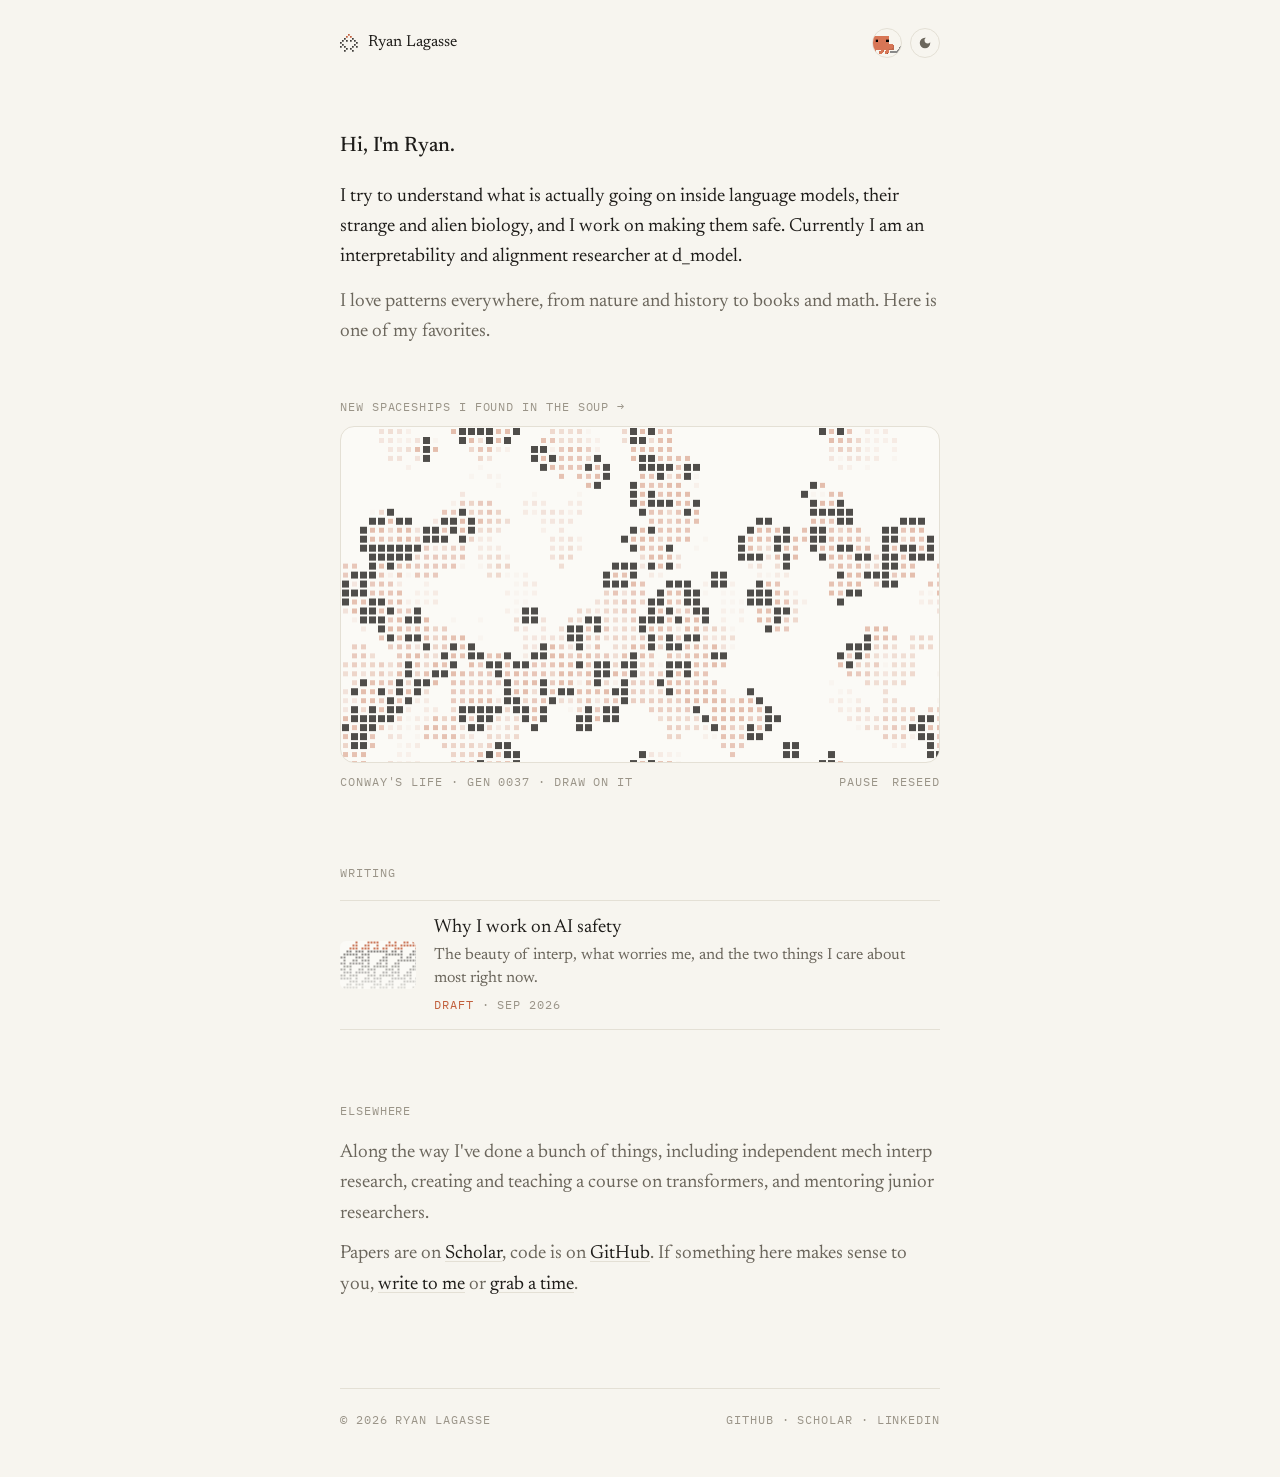
==== commit fab1cab4: "Add spaceships page: Life ships from my search, three newly named A live gallery of the Game of Life" ====
--- a/index.html
+++ b/index.html
@@ -23,6 +23,8 @@
       background: var(--paper-2); aspect-ratio: 16 / 9;
     }
     #life { position: absolute; inset: 0; width: 100%; height: 100%; display: block; cursor: crosshair; touch-action: none; }
+    .window .over { display: inline-block; margin-bottom: 10px; text-decoration: none; }
+    .window .over:hover { color: var(--accent); }
     .window .under { display: flex; justify-content: space-between; align-items: center; margin-top: 10px; gap: 12px; }
     .window .under button {
       font: inherit; background: none; border: 0; color: var(--dim); cursor: pointer; padding: 0; margin-left: 14px;
@@ -68,6 +70,7 @@
     </section>
 
     <figure class="window">
+      <a class="over label" href="spaceships/">new spaceships I found in the soup →</a>
       <div class="frame"><canvas id="life" aria-label="Conway's Game of Life. Click or drag to add cells."></canvas></div>
       <figcaption class="under label">
         <span>Conway's life · gen <span id="life-gen">0000</span><span class="hint"> · draw on it</span></span>
--- a/assets/site.css
+++ b/assets/site.css
@@ -84,13 +84,19 @@
   user-select: none; -webkit-user-drag: none; touch-action: none; will-change: transform;
 }
 .crab-layer img.held { cursor: grabbing; }
-.crab-clear {
-  position: fixed; right: 16px; bottom: 14px; z-index: 51; font-family: var(--mono); font-size: 11px;
-  letter-spacing: 0.08em; text-transform: uppercase; color: var(--sub); background: var(--paper-2);
-  border: 1px solid var(--rule); border-radius: 999px; padding: 6px 12px; cursor: pointer;
+.crab-fx { position: absolute; inset: 0; width: 100%; height: 100%; pointer-events: none; }
+.crab-tools {
+  position: fixed; right: 16px; bottom: 14px; z-index: 51;
+  display: flex; flex-direction: column; align-items: flex-end; gap: 6px;
 }
-.crab-clear:hover { color: var(--accent); border-color: var(--accent); }
-.crab-clear[hidden] { display: none; }
+.crab-tools[hidden] { display: none; }
+.crab-tool {
+  font-family: var(--mono); font-size: 11px; letter-spacing: 0.08em; text-transform: uppercase;
+  color: var(--sub); background: var(--paper-2); border: 1px solid var(--rule); border-radius: 999px;
+  padding: 6px 12px; cursor: pointer; transition: color .15s, border-color .15s, transform .12s;
+}
+.crab-tool:hover { color: var(--accent); border-color: var(--accent); }
+.crab-tool:active { transform: scale(0.94); }
 .crab-bubble {
   position: absolute; left: 0; top: 0; pointer-events: none; white-space: nowrap;
   font-family: var(--mono); font-size: 12px; font-weight: 500; letter-spacing: 0.02em; color: var(--ink);
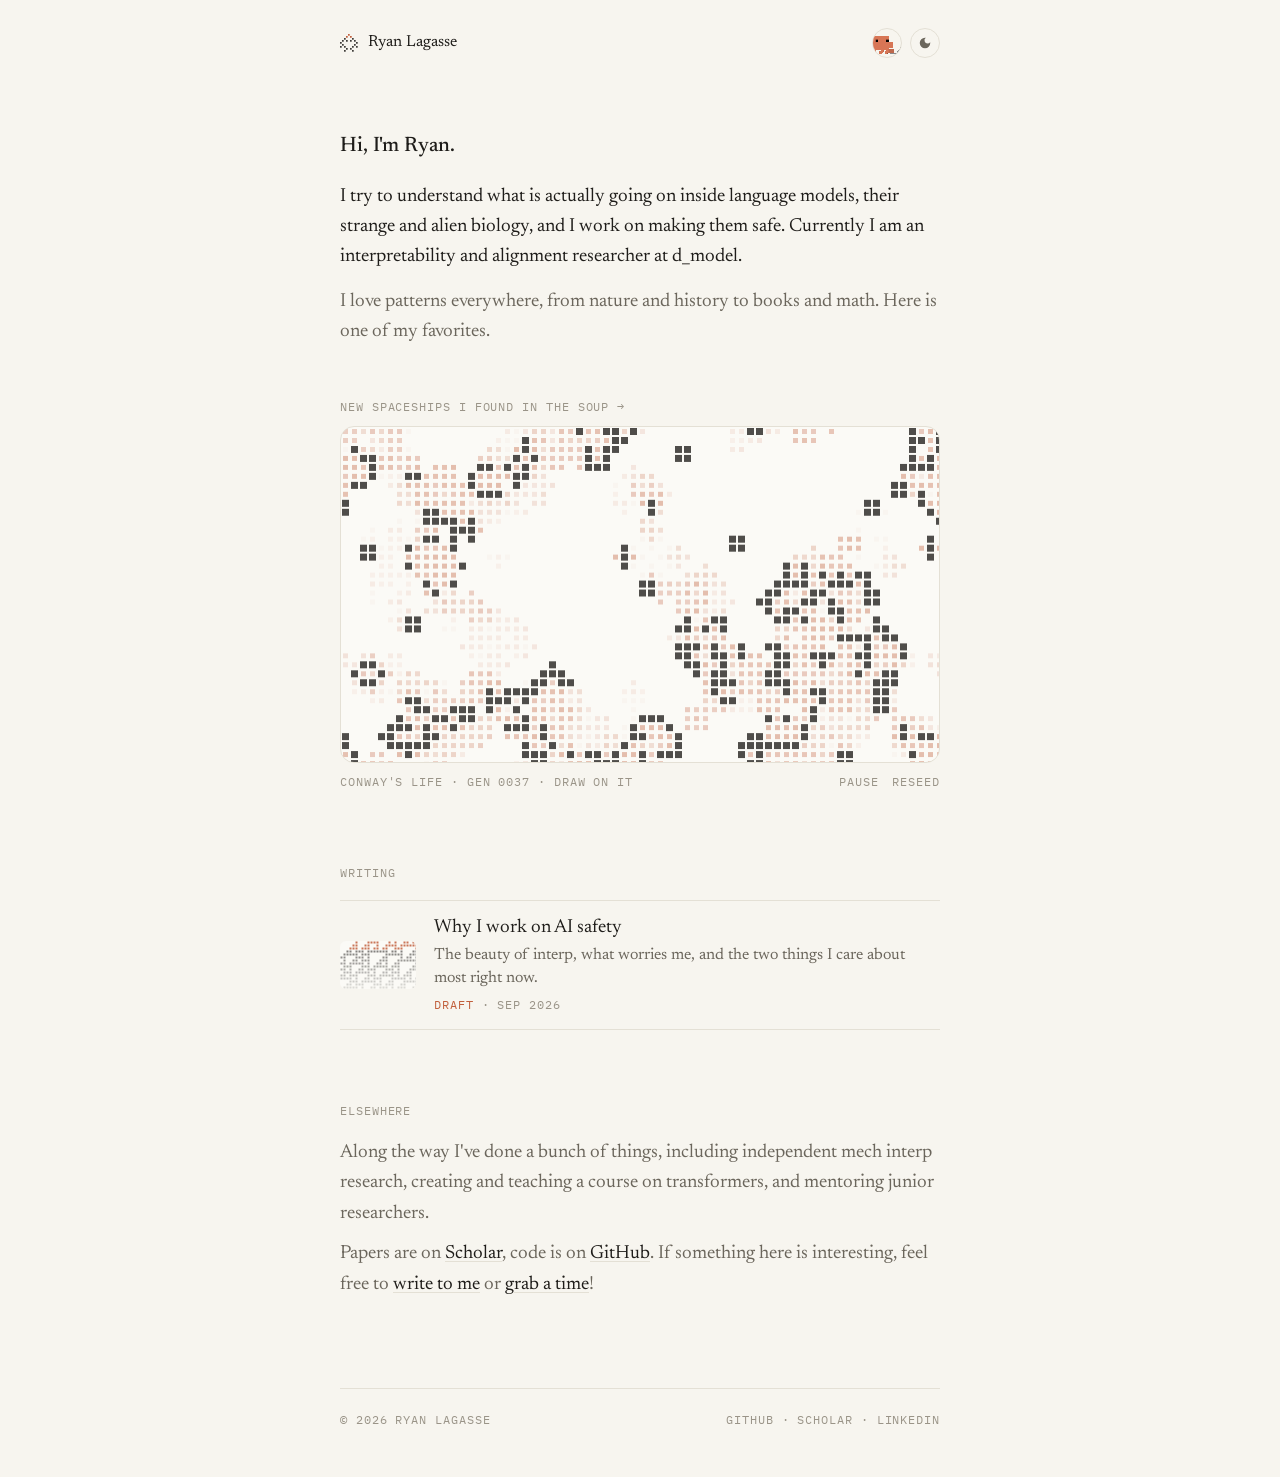
==== commit bac8b5c2: "Reword the home page contact line Co-Authored-By: Claude Opus 5.5 (1M context) <noreply@anthropic.co" ====
--- a/index.html
+++ b/index.html
@@ -97,7 +97,7 @@
     <section class="block elsewhere">
       <span class="label">Elsewhere</span>
       <p>Along the way I've done a bunch of things, including independent mech interp research, creating and teaching a course on transformers, and mentoring junior researchers.</p>
-      <p>Papers are on <a href="https://scholar.google.com/citations?user=QK2Md6wAAAAJ&hl=en" target="_blank" rel="noopener">Scholar</a>, code is on <a href="https://github.com/RyanLagasse" target="_blank" rel="noopener">GitHub</a>. If something here makes sense to you, <a href="mailto:ryanplagasse@gmail.com">write to me</a> or <a href="https://cal.com/ryan-lagasse" target="_blank" rel="noopener">grab a time</a>.</p>
+      <p>Papers are on <a href="https://scholar.google.com/citations?user=QK2Md6wAAAAJ&hl=en" target="_blank" rel="noopener">Scholar</a>, code is on <a href="https://github.com/RyanLagasse" target="_blank" rel="noopener">GitHub</a>. If something here is interesting, feel free to <a href="mailto:ryanplagasse@gmail.com">write to me</a> or <a href="https://cal.com/ryan-lagasse" target="_blank" rel="noopener">grab a time</a>!</p>
     </section>
   </main>
 
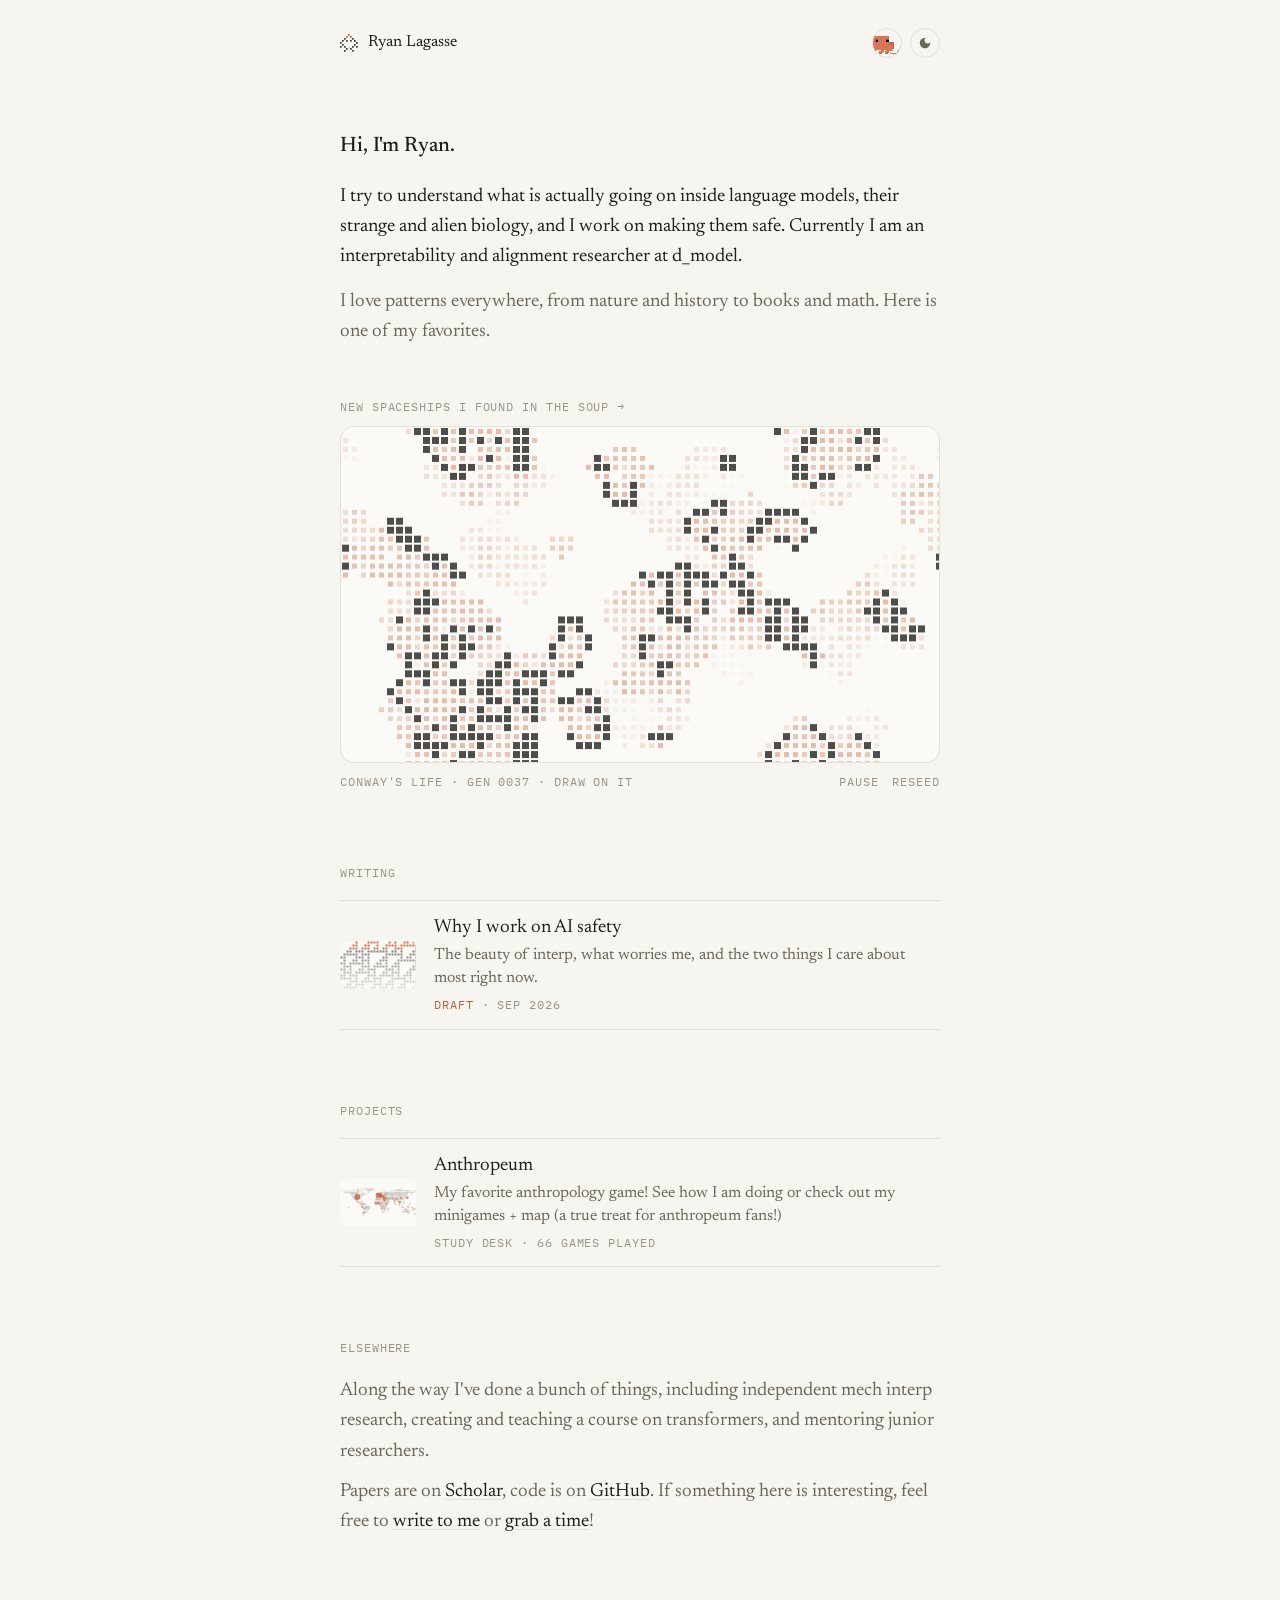
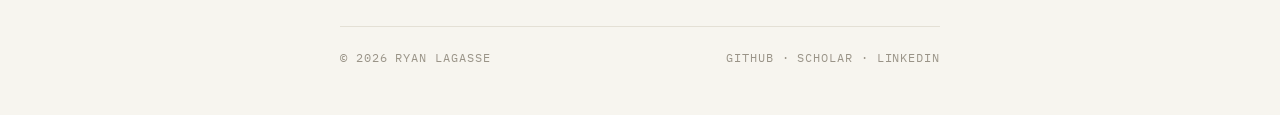
==== commit 5cf60dc6: "Add Anthropeum page and a Projects row on the home page A new /anthropeum/ page with a Heraclitus ep" ====
--- a/index.html
+++ b/index.html
@@ -94,6 +94,22 @@
       </ul>
     </section>
 
+    <section class="block" id="projects">
+      <span class="label">Projects</span>
+      <ul class="posts">
+        <li class="post">
+          <a href="anthropeum/">
+            <canvas data-viz="map" aria-hidden="true"></canvas>
+            <div>
+              <div class="t">Anthropeum</div>
+              <div class="d">My favorite anthropology game! See how I am doing or check out my minigames + map (a true treat for anthropeum fans!)</div>
+              <div class="m label">study desk · <span id="a-games"></span> games played</div>
+            </div>
+          </a>
+        </li>
+      </ul>
+    </section>
+
     <section class="block elsewhere">
       <span class="label">Elsewhere</span>
       <p>Along the way I've done a bunch of things, including independent mech interp research, creating and teaching a course on transformers, and mentoring junior researchers.</p>
@@ -107,6 +123,7 @@
   </footer>
 </div>
 <script src="assets/patterns.js"></script>
+<script src="assets/anthropeum.js"></script>
 <script src="assets/crabs.js"></script>
 </body>
 </html>
